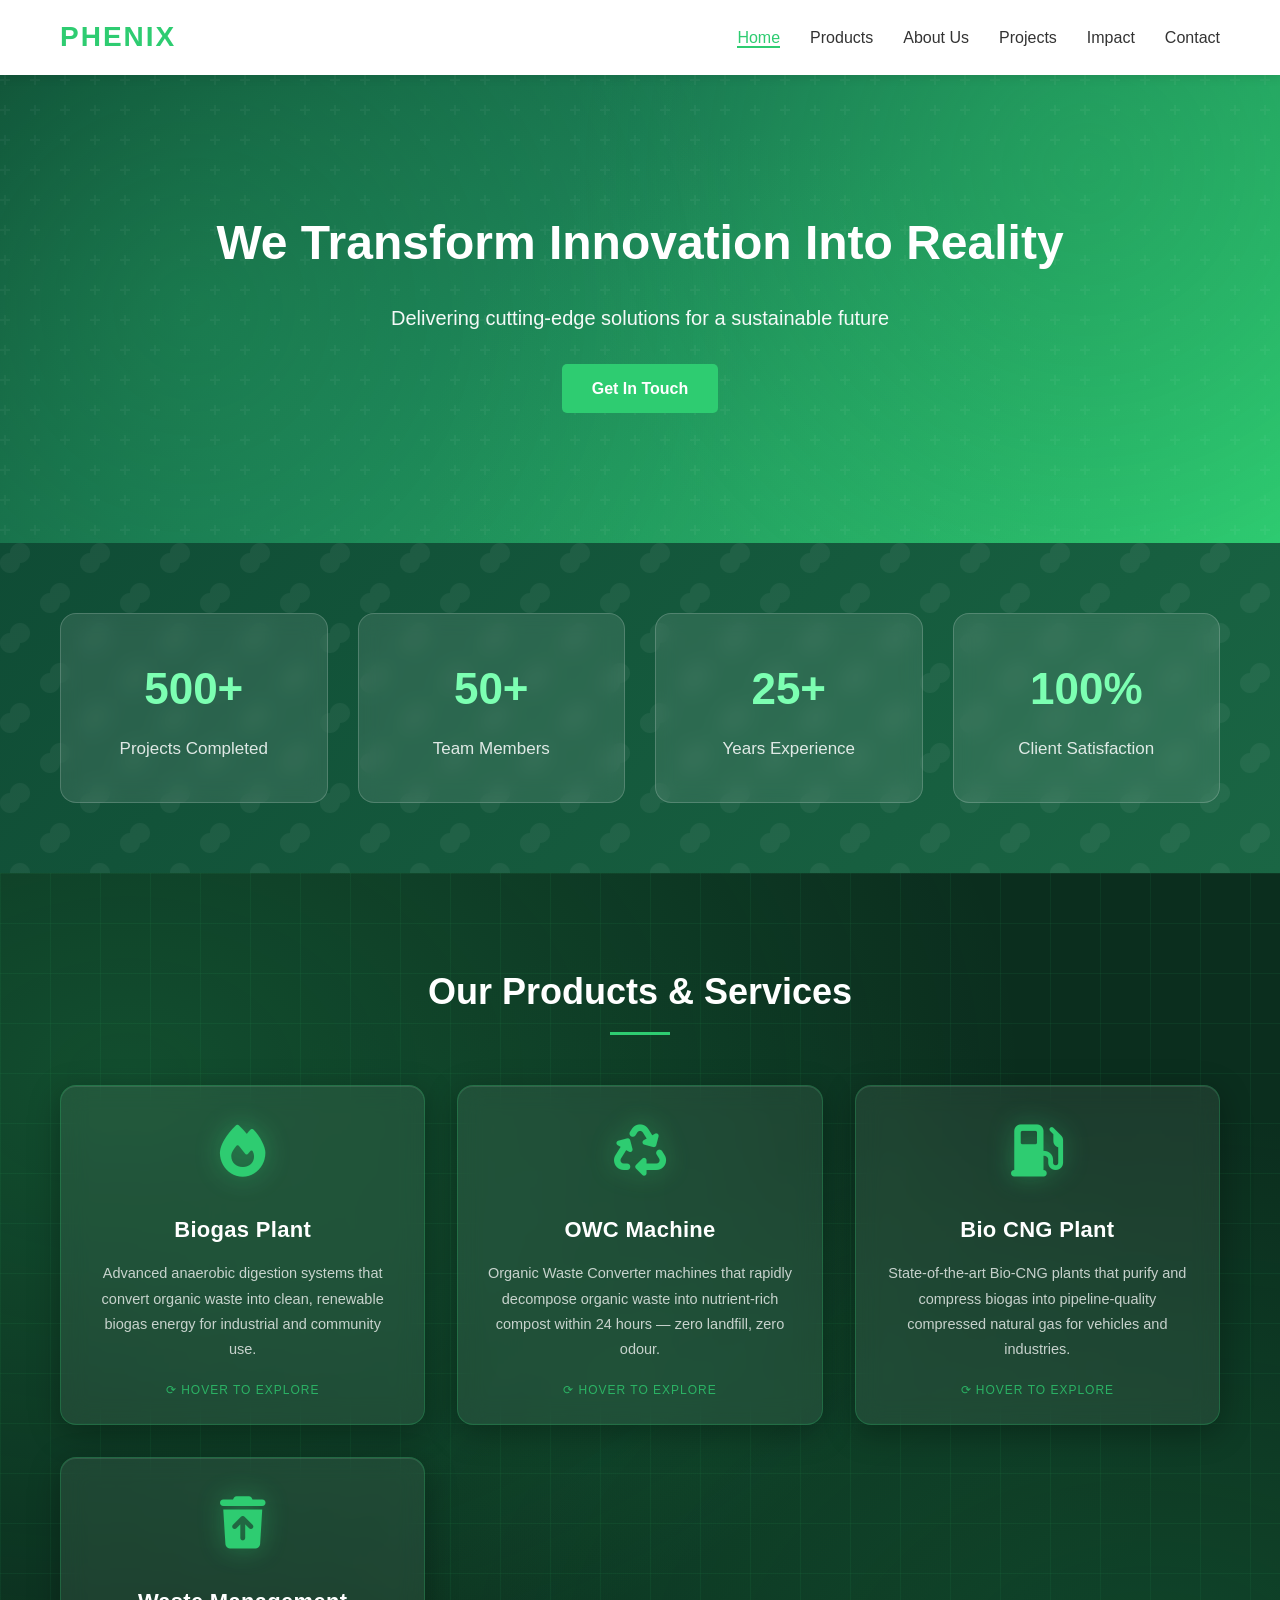
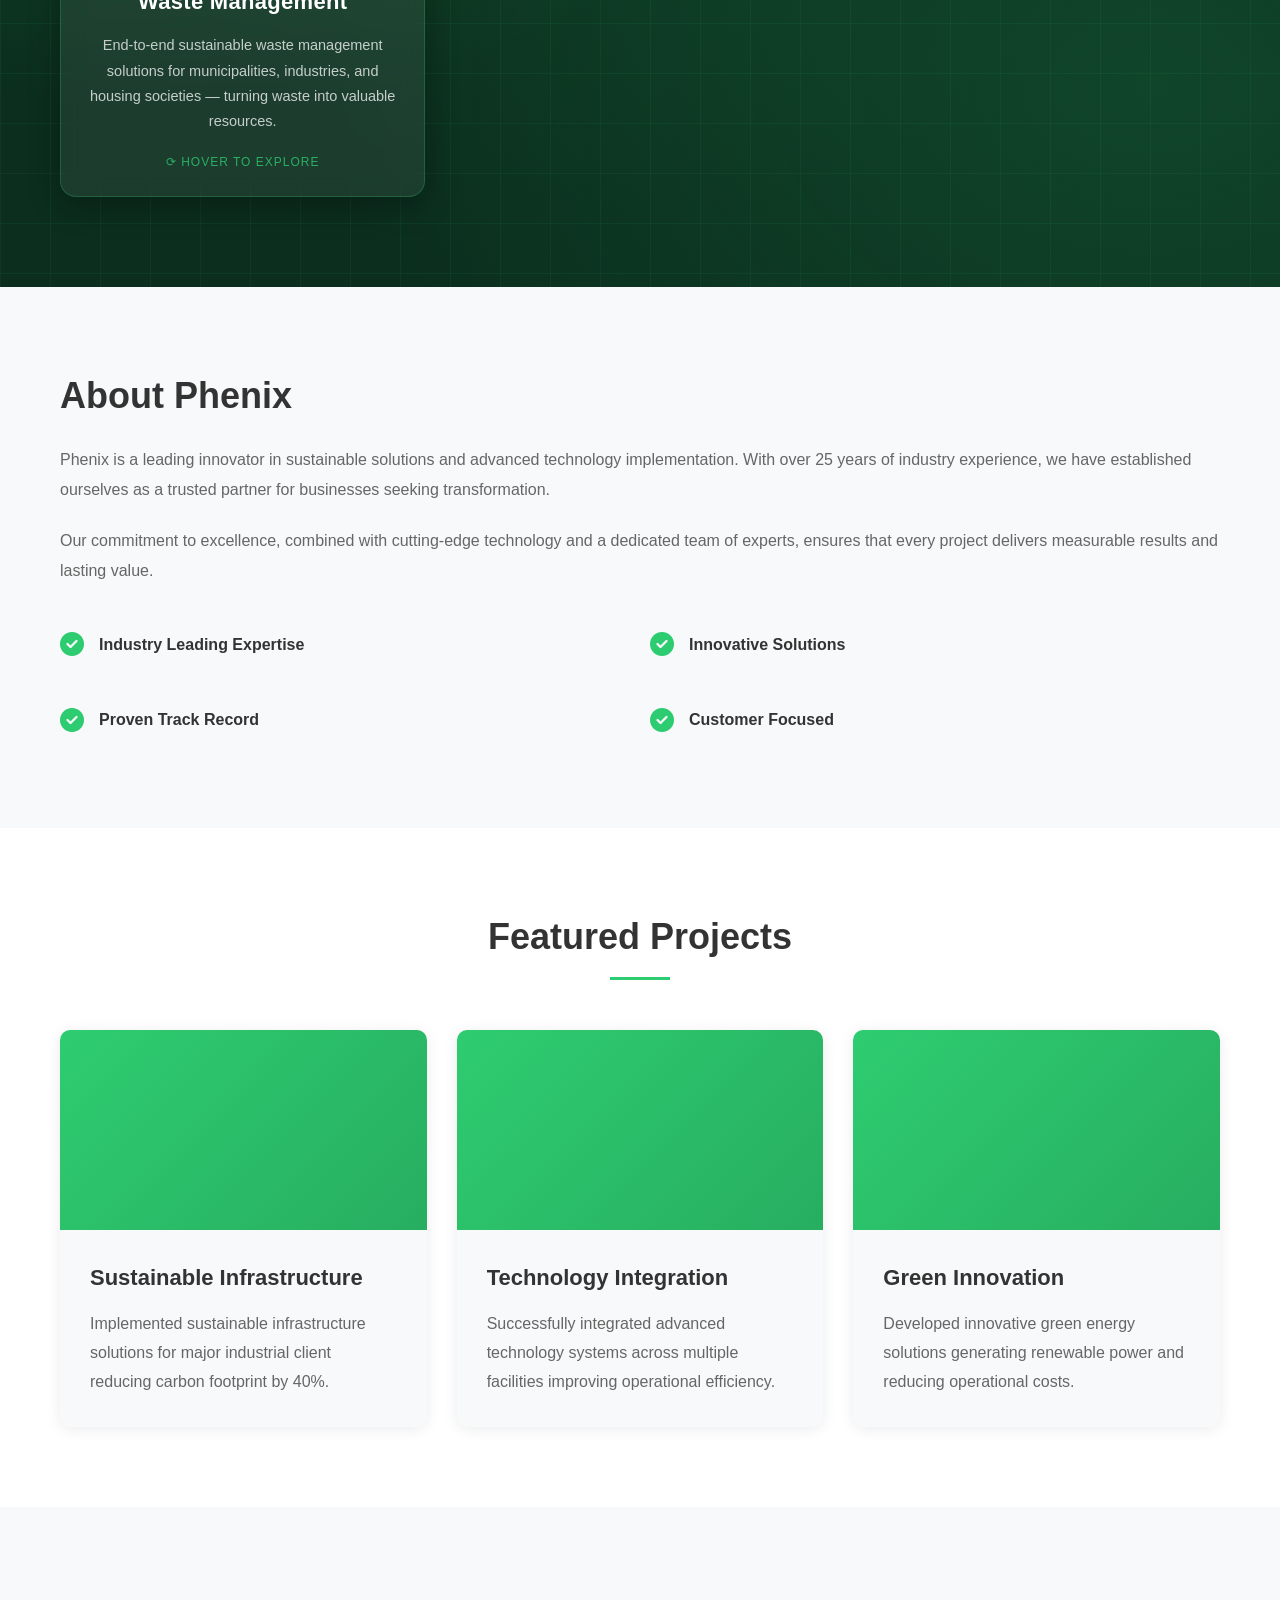
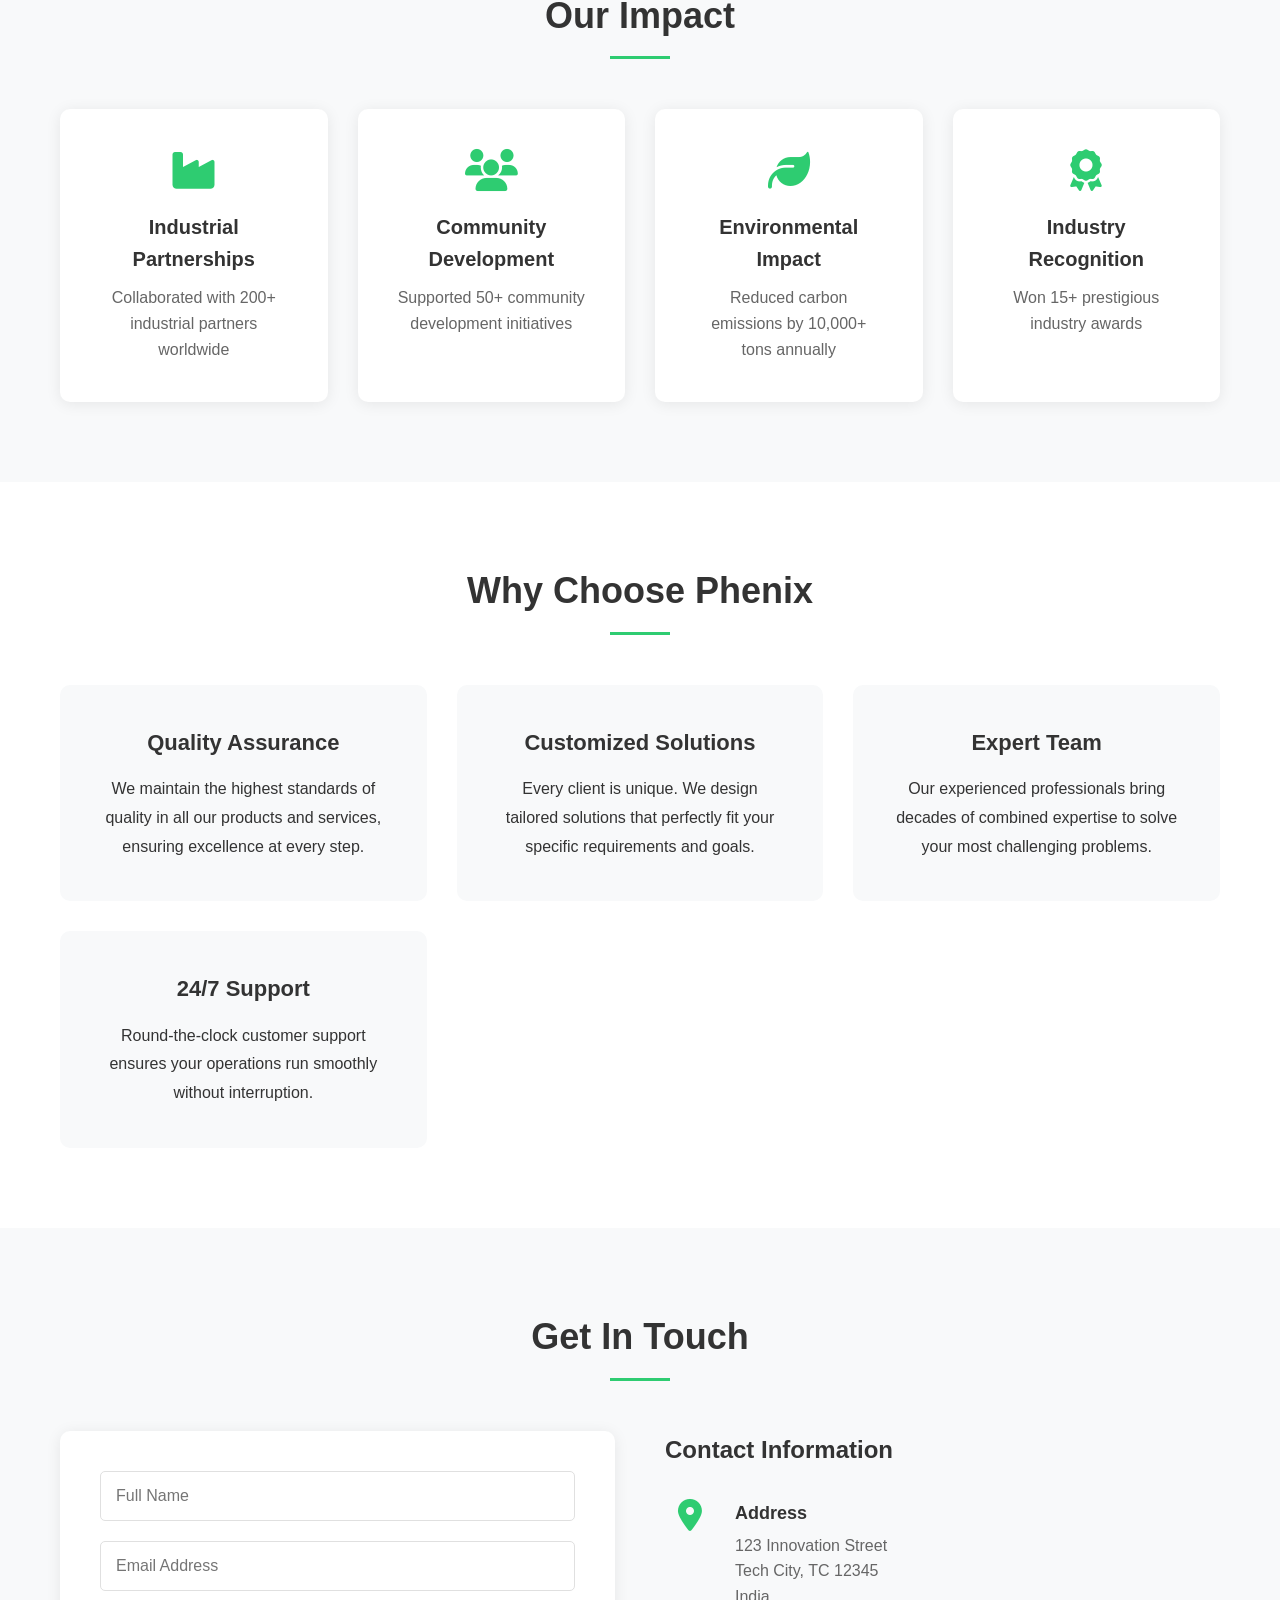
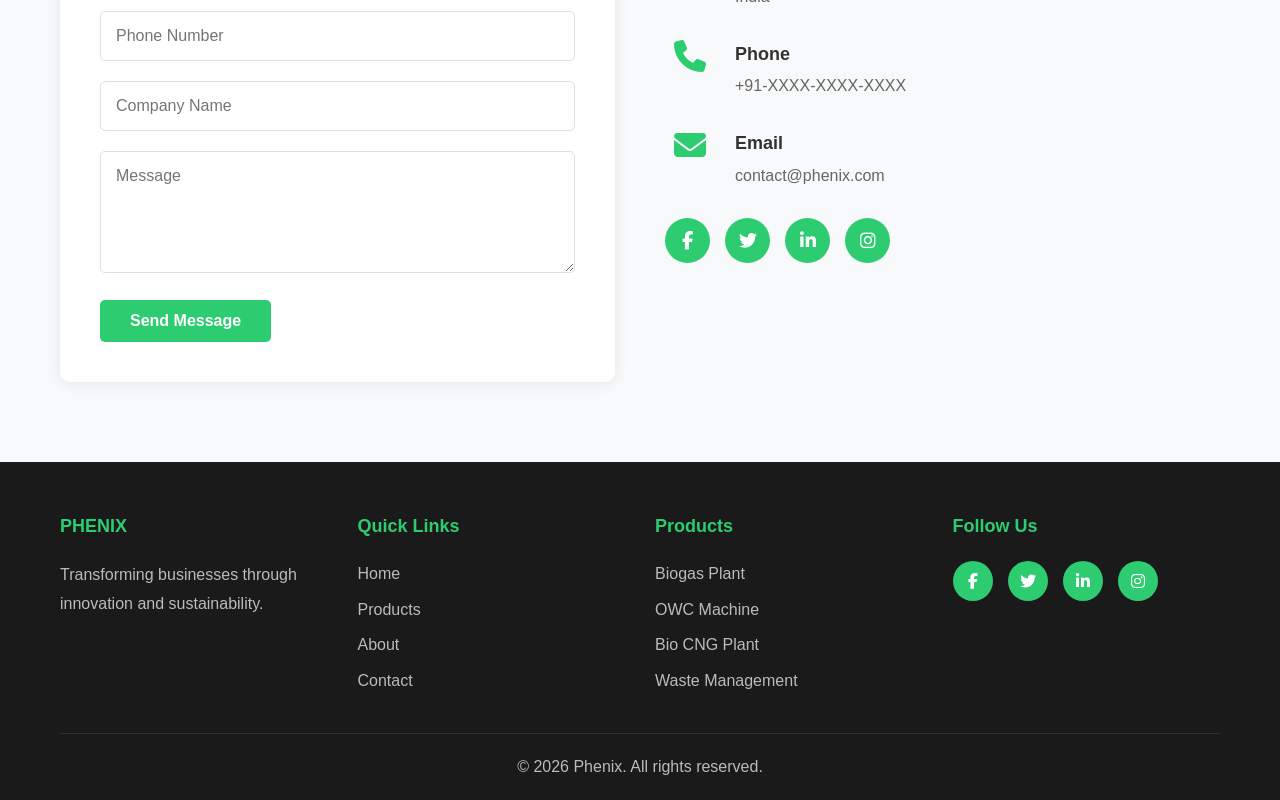
==== index.html @ e7ebd72b "Initial commit" ====
<!DOCTYPE html>
<html lang="en">
<head>
    <meta charset="UTF-8">
    <meta name="viewport" content="width=device-width, initial-scale=1.0">
    <meta name="description" content="Phenix - Leading innovative solutions for sustainable business growth and environmental management.">
    <meta name="keywords" content="Phenix, sustainable, innovation, environmental, solutions">
    <title>Phenix - Innovative Sustainable Solutions</title>
    <link rel="stylesheet" href="css/style.css">
    <link rel="stylesheet" href="https://cdnjs.cloudflare.com/ajax/libs/font-awesome/6.4.0/css/all.min.css">
</head>
<body>
    <!-- Navigation -->
    <nav class="navbar">
        <div class="container">
            <div class="nav-wrapper">
                <div class="logo">
                    <h1>PHENIX</h1>
                </div>
                <ul class="nav-menu">
                    <li><a href="#home" class="nav-link">Home</a></li>
                    <li><a href="#products" class="nav-link">Products</a></li>
                    <li><a href="#about" class="nav-link">About Us</a></li>
                    <li><a href="#projects" class="nav-link">Projects</a></li>
                    <li><a href="#impact" class="nav-link">Impact</a></li>
                    <li><a href="#contact" class="nav-link">Contact</a></li>
                </ul>
                <div class="hamburger">
                    <span></span>
                    <span></span>
                    <span></span>
                </div>
            </div>
        </div>
    </nav>

    <!-- Hero Section -->
    <section id="home" class="hero">
        <div class="container">
            <div class="hero-content">
                <h2>We Transform Innovation Into Reality</h2>
                <p>Delivering cutting-edge solutions for a sustainable future</p>
                <a href="#contact" class="btn btn-primary">Get In Touch</a>
            </div>
        </div>
    </section>

    <!-- Stats Section -->
    <section class="stats">
        <div class="container">
            <div class="stats-grid">
                <div class="stat-box">
                    <h3>500+</h3>
                    <p>Projects Completed</p>
                </div>
                <div class="stat-box">
                    <h3>50+</h3>
                    <p>Team Members</p>
                </div>
                <div class="stat-box">
                    <h3>25+</h3>
                    <p>Years Experience</p>
                </div>
                <div class="stat-box">
                    <h3>100%</h3>
                    <p>Client Satisfaction</p>
                </div>
            </div>
        </div>
    </section>

    <!-- Products Section -->
    <section id="products" class="products">
        <div class="container">
            <h2 class="section-title">Our Products & Services</h2>
            <div class="products-grid">

                <!-- Biogas Plant Card -->
                <div class="product-card">
                    <div class="card-inner">
                        <!-- Front -->
                        <div class="card-front">
                            <div class="product-icon"><i class="fas fa-fire"></i></div>
                            <h3>Biogas Plant</h3>
                            <p>Advanced anaerobic digestion systems that convert organic waste into clean, renewable biogas energy for industrial and community use.</p>
                            <span class="card-front-hint">⟳ Hover to explore</span>
                        </div>
                        <!-- Back -->
                        <div class="card-back">
                            <i class="fas fa-fire card-back-icon"></i>
                            <h3>Biogas Plant</h3>
                            <ul>
                                <li><i class="fas fa-check-circle"></i> 100 kg/day to 100+ tonnes/day capacity</li>
                                <li><i class="fas fa-check-circle"></i> Converts food waste, agri-waste &amp; sewage sludge</li>
                                <li><i class="fas fa-check-circle"></i> Produces biogas + bio-fertilizer slurry</li>
                                <li><i class="fas fa-check-circle"></i> IoT-enabled remote monitoring</li>
                                <li><i class="fas fa-check-circle"></i> Carbon credit eligible</li>
                            </ul>
                            <a href="#" class="read-more" onclick="openModal('biogas'); return false;">Full Details →</a>
                        </div>
                    </div>
                </div>

                <!-- OWC Machine Card -->
                <div class="product-card">
                    <div class="card-inner">
                        <!-- Front -->
                        <div class="card-front">
                            <div class="product-icon"><i class="fas fa-recycle"></i></div>
                            <h3>OWC Machine</h3>
                            <p>Organic Waste Converter machines that rapidly decompose organic waste into nutrient-rich compost within 24 hours — zero landfill, zero odour.</p>
                            <span class="card-front-hint">⟳ Hover to explore</span>
                        </div>
                        <!-- Back -->
                        <div class="card-back">
                            <i class="fas fa-recycle card-back-icon"></i>
                            <h3>OWC Machine</h3>
                            <ul>
                                <li><i class="fas fa-check-circle"></i> 25 kg/day to 5,000 kg/day capacity</li>
                                <li><i class="fas fa-check-circle"></i> Compost ready in 24 hours</li>
                                <li><i class="fas fa-check-circle"></i> 90% volume reduction of wet waste</li>
                                <li><i class="fas fa-check-circle"></i> Fully automatic — plug &amp; play</li>
                                <li><i class="fas fa-check-circle"></i> BBMP &amp; ULB compliance ready</li>
                            </ul>
                            <a href="#" class="read-more" onclick="openModal('owc'); return false;">Full Details →</a>
                        </div>
                    </div>
                </div>

                <!-- Bio CNG Plant Card -->
                <div class="product-card">
                    <div class="card-inner">
                        <!-- Front -->
                        <div class="card-front">
                            <div class="product-icon"><i class="fas fa-gas-pump"></i></div>
                            <h3>Bio CNG Plant</h3>
                            <p>State-of-the-art Bio-CNG plants that purify and compress biogas into pipeline-quality compressed natural gas for vehicles and industries.</p>
                            <span class="card-front-hint">⟳ Hover to explore</span>
                        </div>
                        <!-- Back -->
                        <div class="card-back">
                            <i class="fas fa-gas-pump card-back-icon"></i>
                            <h3>Bio CNG Plant</h3>
                            <ul>
                                <li><i class="fas fa-check-circle"></i> 95%+ methane purity after purification</li>
                                <li><i class="fas fa-check-circle"></i> Compression up to 200–250 bar</li>
                                <li><i class="fas fa-check-circle"></i> Compatible with CNG vehicles &amp; boilers</li>
                                <li><i class="fas fa-check-circle"></i> PESO &amp; BIS certified components</li>
                                <li><i class="fas fa-check-circle"></i> SATAT scheme revenue eligible</li>
                            </ul>
                            <a href="#" class="read-more" onclick="openModal('biocng'); return false;">Full Details →</a>
                        </div>
                    </div>
                </div>

                <!-- Waste Management Card -->
                <div class="product-card">
                    <div class="card-inner">
                        <!-- Front -->
                        <div class="card-front">
                            <div class="product-icon"><i class="fas fa-trash-restore"></i></div>
                            <h3>Waste Management</h3>
                            <p>End-to-end sustainable waste management solutions for municipalities, industries, and housing societies — turning waste into valuable resources.</p>
                            <span class="card-front-hint">⟳ Hover to explore</span>
                        </div>
                        <!-- Back -->
                        <div class="card-back">
                            <i class="fas fa-trash-restore card-back-icon"></i>
                            <h3>Waste Management</h3>
                            <ul>
                                <li><i class="fas fa-check-circle"></i> Source segregation &amp; awareness programs</li>
                                <li><i class="fas fa-check-circle"></i> 15,000+ tons of waste composted</li>
                                <li><i class="fas fa-check-circle"></i> 100+ zero-waste events managed</li>
                                <li><i class="fas fa-check-circle"></i> Wet &amp; dry waste collection systems</li>
                                <li><i class="fas fa-check-circle"></i> Waste audit &amp; sustainability reporting</li>
                            </ul>
                            <a href="#" class="read-more" onclick="openModal('waste'); return false;">Full Details →</a>
                        </div>
                    </div>
                </div>

            </div>
        </div>
    </section>

    <!-- Product Modals -->
    <!-- Biogas Plant Modal -->
    <div id="modal-biogas" class="product-modal-overlay" onclick="closeModal('biogas')">
        <div class="product-modal" onclick="event.stopPropagation()">
            <button class="modal-close" onclick="closeModal('biogas')">&times;</button>
            <div class="modal-icon"><i class="fas fa-fire"></i></div>
            <h2>Biogas Plant</h2>
            <p class="modal-tagline">Turning Organic Waste into Renewable Energy</p>
            <div class="modal-body">
                <p>Our Biogas Plants use advanced anaerobic digestion technology to convert biodegradable organic matter — including food waste, agricultural residue, and sewage sludge — into clean, renewable biogas (methane). This gas can be used directly for cooking, heating, electricity generation, or further upgraded into Bio-CNG.</p>
                <h4>Key Features</h4>
                <ul>
                    <li><i class="fas fa-check-circle"></i> Capacity: 100 kg/day to 100+ tonnes/day</li>
                    <li><i class="fas fa-check-circle"></i> Processes food waste, agri-waste & sewage sludge</li>
                    <li><i class="fas fa-check-circle"></i> Produces biogas + organic slurry (bio-fertilizer)</li>
                    <li><i class="fas fa-check-circle"></i> Reduces greenhouse gas emissions significantly</li>
                    <li><i class="fas fa-check-circle"></i> Modular, scalable design for any site</li>
                    <li><i class="fas fa-check-circle"></i> Remote monitoring with IoT-enabled dashboards</li>
                </ul>
                <h4>Applications</h4>
                <p>Hotels &amp; restaurants, food processing units, municipalities, hospitals, educational institutions, residential townships, and agricultural farms.</p>
                <h4>Benefits</h4>
                <p>Zero waste to landfill · Carbon credit eligible · Energy cost savings up to 60% · Compliance with Solid Waste Management Rules</p>
            </div>
            <a href="#contact" class="btn btn-primary modal-cta" onclick="closeModal('biogas')">Get a Quote</a>
        </div>
    </div>

    <!-- OWC Machine Modal -->
    <div id="modal-owc" class="product-modal-overlay" onclick="closeModal('owc')">
        <div class="product-modal" onclick="event.stopPropagation()">
            <button class="modal-close" onclick="closeModal('owc')">&times;</button>
            <div class="modal-icon"><i class="fas fa-recycle"></i></div>
            <h2>OWC Machine</h2>
            <p class="modal-tagline">Organic Waste Converter — Compost in 24 Hours</p>
            <div class="modal-body">
                <p>Our Organic Waste Converter (OWC) machines are compact, fully automated systems that convert kitchen and organic waste into high-quality compost within 24 hours using aerobic decomposition, heat treatment, and microbial cultures. No odour. No leachate. No landfill.</p>
                <h4>Key Features</h4>
                <ul>
                    <li><i class="fas fa-check-circle"></i> Capacity: 25 kg/day to 5,000 kg/day</li>
                    <li><i class="fas fa-check-circle"></i> Fully automatic — plug &amp; play installation</li>
                    <li><i class="fas fa-check-circle"></i> Processes wet waste, fruit/vegetable peels, cooked food</li>
                    <li><i class="fas fa-check-circle"></i> Output: Dry compost (used as organic fertilizer)</li>
                    <li><i class="fas fa-check-circle"></i> Volume reduction: up to 90%</li>
                    <li><i class="fas fa-check-circle"></i> Low power consumption, stainless steel body</li>
                </ul>
                <h4>Ideal For</h4>
                <p>Apartments &amp; gated communities, hotels &amp; resorts, schools &amp; colleges, hospitals, supermarkets, event venues, and municipal wards.</p>
                <h4>Benefits</h4>
                <p>Zero wet waste to landfill · OWC-generated compost can be used in gardens or sold · Eligible for BBMP &amp; ULB compliance · Carbon footprint reduction</p>
            </div>
            <a href="#contact" class="btn btn-primary modal-cta" onclick="closeModal('owc')">Get a Quote</a>
        </div>
    </div>

    <!-- Bio CNG Plant Modal -->
    <div id="modal-biocng" class="product-modal-overlay" onclick="closeModal('biocng')">
        <div class="product-modal" onclick="event.stopPropagation()">
            <button class="modal-close" onclick="closeModal('biocng')">&times;</button>
            <div class="modal-icon"><i class="fas fa-gas-pump"></i></div>
            <h2>Bio CNG Plant</h2>
            <p class="modal-tagline">Purified Biogas — Clean Fuel for a Greener Tomorrow</p>
            <div class="modal-body">
                <p>Our Bio-CNG (Compressed Bio-Gas) plants upgrade raw biogas to over 95% methane purity, compress it to 200 bar, and dispense it as a drop-in replacement for fossil CNG. It powers vehicles, industrial boilers, and can be injected into city gas distribution networks.</p>
                <h4>Key Features</h4>
                <ul>
                    <li><i class="fas fa-check-circle"></i> Biogas purification to 95%+ methane (CH₄)</li>
                    <li><i class="fas fa-check-circle"></i> Compression up to 200–250 bar</li>
                    <li><i class="fas fa-check-circle"></i> Compatible with CNG vehicles &amp; industrial burners</li>
                    <li><i class="fas fa-check-circle"></i> Integrated H₂S &amp; CO₂ scrubbing systems</li>
                    <li><i class="fas fa-check-circle"></i> PESO &amp; BIS certified components</li>
                    <li><i class="fas fa-check-circle"></i> Capacity: 100 SCMD to 10,000 SCMD</li>
                </ul>
                <h4>Applications</h4>
                <p>Municipal solid waste plants, dairy farms, sugarcane distilleries, sewage treatment plants, and agro-industries seeking to monetize waste streams.</p>
                <h4>Benefits</h4>
                <p>Eligible for SATAT scheme revenue · Carbon credits under UNFCCC · Reduces diesel/petrol dependence · Higher calorific value than CNG</p>
            </div>
            <a href="#contact" class="btn btn-primary modal-cta" onclick="closeModal('biocng')">Get a Quote</a>
        </div>
    </div>

    <!-- Waste Management Modal -->
    <div id="modal-waste" class="product-modal-overlay" onclick="closeModal('waste')">
        <div class="product-modal" onclick="event.stopPropagation()">
            <button class="modal-close" onclick="closeModal('waste')">&times;</button>
            <div class="modal-icon"><i class="fas fa-trash-restore"></i></div>
            <h2>Waste Management</h2>
            <p class="modal-tagline">End-to-End Sustainable Waste Solutions</p>
            <div class="modal-body">
                <p>We provide comprehensive waste management services and consultancy for municipalities, residential complexes, industries, and event organizers. Our zero-waste approach ensures that every kilogram of waste generated is systematically segregated, processed, and converted into value — compost, energy, or recyclables.</p>
                <h4>Our Services</h4>
                <ul>
                    <li><i class="fas fa-check-circle"></i> Source segregation training &amp; awareness programs</li>
                    <li><i class="fas fa-check-circle"></i> Wet &amp; dry waste collection and transportation</li>
                    <li><i class="fas fa-check-circle"></i> On-site composting &amp; biogas plant operations</li>
                    <li><i class="fas fa-check-circle"></i> Recycling linkages for dry waste streams</li>
                    <li><i class="fas fa-check-circle"></i> Zero-waste event management</li>
                    <li><i class="fas fa-check-circle"></i> Waste audit &amp; sustainability reporting</li>
                </ul>
                <h4>Sectors Served</h4>
                <p>Municipal corporations, gated communities, IT parks, hospitals, educational campuses, wedding &amp; corporate events, and industrial estates.</p>
                <h4>Impact</h4>
                <p>15,000+ tons of waste composted · 100+ zero-waste events · 15,000+ Nukkad Nataks for awareness · BBMP &amp; ULB compliance guaranteed</p>
            </div>
            <a href="#contact" class="btn btn-primary modal-cta" onclick="closeModal('waste')">Get a Quote</a>
        </div>
    </div>

    <!-- About Section -->
    <section id="about" class="about">
        <div class="container">
            <div class="about-content">
                <div class="about-text">
                    <h2>About Phenix</h2>
                    <p>Phenix is a leading innovator in sustainable solutions and advanced technology implementation. With over 25 years of industry experience, we have established ourselves as a trusted partner for businesses seeking transformation.</p>
                    <p>Our commitment to excellence, combined with cutting-edge technology and a dedicated team of experts, ensures that every project delivers measurable results and lasting value.</p>
                    <div class="about-highlights">
                        <div class="highlight">
                            <i class="fas fa-check-circle"></i>
                            <span>Industry Leading Expertise</span>
                        </div>
                        <div class="highlight">
                            <i class="fas fa-check-circle"></i>
                            <span>Innovative Solutions</span>
                        </div>
                        <div class="highlight">
                            <i class="fas fa-check-circle"></i>
                            <span>Proven Track Record</span>
                        </div>
                        <div class="highlight">
                            <i class="fas fa-check-circle"></i>
                            <span>Customer Focused</span>
                        </div>
                    </div>
                </div>
            </div>
        </div>
    </section>

    <!-- Projects Section -->
    <section id="projects" class="projects">
        <div class="container">
            <h2 class="section-title">Featured Projects</h2>
            <div class="projects-grid">
                <div class="project-card">
                    <div class="project-image"></div>
                    <div class="project-info">
                        <h3>Sustainable Infrastructure</h3>
                        <p>Implemented sustainable infrastructure solutions for major industrial client reducing carbon footprint by 40%.</p>
                    </div>
                </div>
                <div class="project-card">
                    <div class="project-image"></div>
                    <div class="project-info">
                        <h3>Technology Integration</h3>
                        <p>Successfully integrated advanced technology systems across multiple facilities improving operational efficiency.</p>
                    </div>
                </div>
                <div class="project-card">
                    <div class="project-image"></div>
                    <div class="project-info">
                        <h3>Green Innovation</h3>
                        <p>Developed innovative green energy solutions generating renewable power and reducing operational costs.</p>
                    </div>
                </div>
            </div>
        </div>
    </section>

    <!-- Impact Section -->
    <section id="impact" class="impact">
        <div class="container">
            <h2 class="section-title">Our Impact</h2>
            <div class="impact-grid">
                <div class="impact-item">
                    <i class="fas fa-industry"></i>
                    <h3>Industrial Partnerships</h3>
                    <p>Collaborated with 200+ industrial partners worldwide</p>
                </div>
                <div class="impact-item">
                    <i class="fas fa-users"></i>
                    <h3>Community Development</h3>
                    <p>Supported 50+ community development initiatives</p>
                </div>
                <div class="impact-item">
                    <i class="fas fa-leaf"></i>
                    <h3>Environmental Impact</h3>
                    <p>Reduced carbon emissions by 10,000+ tons annually</p>
                </div>
                <div class="impact-item">
                    <i class="fas fa-award"></i>
                    <h3>Industry Recognition</h3>
                    <p>Won 15+ prestigious industry awards</p>
                </div>
            </div>
        </div>
    </section>

    <!-- Why Choose Us -->
    <section class="why-choose">
        <div class="container">
            <h2 class="section-title">Why Choose Phenix</h2>
            <div class="benefits-grid">
                <div class="benefit-card">
                    <h3>Quality Assurance</h3>
                    <p>We maintain the highest standards of quality in all our products and services, ensuring excellence at every step.</p>
                </div>
                <div class="benefit-card">
                    <h3>Customized Solutions</h3>
                    <p>Every client is unique. We design tailored solutions that perfectly fit your specific requirements and goals.</p>
                </div>
                <div class="benefit-card">
                    <h3>Expert Team</h3>
                    <p>Our experienced professionals bring decades of combined expertise to solve your most challenging problems.</p>
                </div>
                <div class="benefit-card">
                    <h3>24/7 Support</h3>
                    <p>Round-the-clock customer support ensures your operations run smoothly without interruption.</p>
                </div>
            </div>
        </div>
    </section>

    <!-- Contact Section -->
    <section id="contact" class="contact">
        <div class="container">
            <h2 class="section-title">Get In Touch</h2>
            <div class="contact-wrapper">
                <div class="contact-form">
                    <form>
                        <div class="form-group">
                            <input type="text" placeholder="Full Name" required>
                        </div>
                        <div class="form-group">
                            <input type="email" placeholder="Email Address" required>
                        </div>
                        <div class="form-group">
                            <input type="tel" placeholder="Phone Number" required>
                        </div>
                        <div class="form-group">
                            <input type="text" placeholder="Company Name">
                        </div>
                        <div class="form-group">
                            <textarea placeholder="Message" rows="5" required></textarea>
                        </div>
                        <button type="submit" class="btn btn-primary">Send Message</button>
                    </form>
                </div>
                <div class="contact-info">
                    <h3>Contact Information</h3>
                    <div class="info-box">
                        <i class="fas fa-map-marker-alt"></i>
                        <div>
                            <h4>Address</h4>
                            <p>123 Innovation Street<br>Tech City, TC 12345<br>India</p>
                        </div>
                    </div>
                    <div class="info-box">
                        <i class="fas fa-phone"></i>
                        <div>
                            <h4>Phone</h4>
                            <p>+91-XXXX-XXXX-XXXX</p>
                        </div>
                    </div>
                    <div class="info-box">
                        <i class="fas fa-envelope"></i>
                        <div>
                            <h4>Email</h4>
                            <p>contact@phenix.com</p>
                        </div>
                    </div>
                    <div class="social-links">
                        <a href="#"><i class="fab fa-facebook-f"></i></a>
                        <a href="#"><i class="fab fa-twitter"></i></a>
                        <a href="#"><i class="fab fa-linkedin-in"></i></a>
                        <a href="#"><i class="fab fa-instagram"></i></a>
                    </div>
                </div>
            </div>
        </div>
    </section>

    <!-- Footer -->
    <footer class="footer">
        <div class="container">
            <div class="footer-content">
                <div class="footer-section">
                    <h4>PHENIX</h4>
                    <p>Transforming businesses through innovation and sustainability.</p>
                </div>
                <div class="footer-section">
                    <h4>Quick Links</h4>
                    <ul>
                        <li><a href="#home">Home</a></li>
                        <li><a href="#products">Products</a></li>
                        <li><a href="#about">About</a></li>
                        <li><a href="#contact">Contact</a></li>
                    </ul>
                </div>
                <div class="footer-section">
                    <h4>Products</h4>
                    <ul>
                        <li><a href="#" onclick="openModal('biogas'); return false;">Biogas Plant</a></li>
                        <li><a href="#" onclick="openModal('owc'); return false;">OWC Machine</a></li>
                        <li><a href="#" onclick="openModal('biocng'); return false;">Bio CNG Plant</a></li>
                        <li><a href="#" onclick="openModal('waste'); return false;">Waste Management</a></li>
                    </ul>
                </div>
                <div class="footer-section">
                    <h4>Follow Us</h4>
                    <div class="footer-social">
                        <a href="#"><i class="fab fa-facebook-f"></i></a>
                        <a href="#"><i class="fab fa-twitter"></i></a>
                        <a href="#"><i class="fab fa-linkedin-in"></i></a>
                        <a href="#"><i class="fab fa-instagram"></i></a>
                    </div>
                </div>
            </div>
            <div class="footer-bottom">
                <p>&copy; 2026 Phenix. All rights reserved.</p>
            </div>
        </div>
    </footer>

    <script src="js/script.js"></script>
</body>
</html>
---- css/style.css ----
* {
    margin: 0;
    padding: 0;
    box-sizing: border-box;
}

:root {
    --primary-color: #2ecc71;
    --secondary-color: #27ae60;
    --dark-bg: #1a1a1a;
    --light-bg: #f8f9fa;
    --text-dark: #333333;
    --text-light: #666666;
    --border-color: #e0e0e0;
    --white: #ffffff;
}

html {
    scroll-behavior: smooth;
}

body {
    font-family: 'Segoe UI', Tahoma, Geneva, Verdana, sans-serif;
    line-height: 1.6;
    color: var(--text-dark);
    background-color: var(--white);
}

.container {
    max-width: 1200px;
    margin: 0 auto;
    padding: 0 20px;
}

/* Navigation */
.navbar {
    background: var(--white);
    box-shadow: 0 2px 10px rgba(0,0,0,0.1);
    position: sticky;
    top: 0;
    z-index: 100;
}

.nav-wrapper {
    display: flex;
    justify-content: space-between;
    align-items: center;
    padding: 15px 0;
}

.logo h1 {
    font-size: 28px;
    color: var(--primary-color);
    font-weight: 700;
    letter-spacing: 2px;
}

.nav-menu {
    display: flex;
    list-style: none;
    gap: 30px;
}

.nav-link {
    text-decoration: none;
    color: var(--text-dark);
    font-weight: 500;
    transition: color 0.3s ease;
}

.nav-link:hover {
    color: var(--primary-color);
}

.hamburger {
    display: none;
    flex-direction: column;
    cursor: pointer;
}

.hamburger span {
    width: 25px;
    height: 3px;
    background: var(--text-dark);
    margin: 5px 0;
    transition: 0.3s;
}

/* Hero Section */
.hero {
    background: linear-gradient(135deg, #0f4c35 0%, #1a7a52 40%, #2ecc71 100%);
    color: var(--white);
    padding: 130px 20px;
    text-align: center;
    position: relative;
    overflow: hidden;
}

.hero::before {
    content: '';
    position: absolute;
    inset: 0;
    background:
        radial-gradient(circle at 15% 50%, rgba(46,204,113,0.18) 0%, transparent 50%),
        radial-gradient(circle at 85% 20%, rgba(39,174,96,0.20) 0%, transparent 45%),
        radial-gradient(circle at 60% 85%, rgba(46,204,113,0.12) 0%, transparent 40%);
    pointer-events: none;
}

.hero::after {
    content: '';
    position: absolute;
    inset: 0;
    background-image: url("data:image/svg+xml,%3Csvg width='60' height='60' viewBox='0 0 60 60' xmlns='http://www.w3.org/2000/svg'%3E%3Cg fill='none' fill-rule='evenodd'%3E%3Cg fill='%23ffffff' fill-opacity='0.04'%3E%3Cpath d='M36 34v-4h-2v4h-4v2h4v4h2v-4h4v-2h-4zm0-30V0h-2v4h-4v2h4v4h2V6h4V4h-4zM6 34v-4H4v4H0v2h4v4h2v-4h4v-2H6zM6 4V0H4v4H0v2h4v4h2V6h4V4H6z'/%3E%3C/g%3E%3C/g%3E%3C/svg%3E");
    pointer-events: none;
}

.hero-content {
    position: relative;
    z-index: 1;
}

.hero-content h2 {
    font-size: 48px;
    margin-bottom: 20px;
    font-weight: 700;
}

.hero-content p {
    font-size: 20px;
    margin-bottom: 30px;
    opacity: 0.95;
}

/* Buttons */
.btn {
    display: inline-block;
    padding: 12px 30px;
    border: none;
    border-radius: 5px;
    cursor: pointer;
    font-weight: 600;
    transition: all 0.3s ease;
    text-decoration: none;
    font-size: 16px;
}

.btn-primary {
    background: var(--primary-color);
    color: var(--white);
}

.btn-primary:hover {
    background: var(--secondary-color);
    transform: translateY(-2px);
}

/* Stats Section */
.stats {
    background: linear-gradient(135deg, #0f4c35 0%, #1a6644 100%);
    padding: 70px 20px;
    position: relative;
    overflow: hidden;
}

.stats::before {
    content: '';
    position: absolute;
    inset: 0;
    background-image: url("data:image/svg+xml,%3Csvg width='80' height='80' viewBox='0 0 80 80' xmlns='http://www.w3.org/2000/svg'%3E%3Cg fill='none' fill-rule='evenodd'%3E%3Cg fill='%23ffffff' fill-opacity='0.05'%3E%3Cpath d='M50 50c0-5.523 4.477-10 10-10s10 4.477 10 10-4.477 10-10 10c0 5.523-4.477 10-10 10s-10-4.477-10-10 4.477-10 10-10zM10 10c0-5.523 4.477-10 10-10s10 4.477 10 10-4.477 10-10 10c0 5.523-4.477 10-10 10S0 25.523 0 20s4.477-10 10-10z'/%3E%3C/g%3E%3C/g%3E%3C/svg%3E");
    pointer-events: none;
}

.stats-grid {
    display: grid;
    grid-template-columns: repeat(auto-fit, minmax(250px, 1fr));
    gap: 30px;
    position: relative;
    z-index: 1;
}

.stat-box {
    background: rgba(255,255,255,0.10);
    backdrop-filter: blur(10px);
    border: 1px solid rgba(255,255,255,0.18);
    padding: 40px;
    border-radius: 16px;
    text-align: center;
    transition: transform 0.3s ease, background 0.3s ease;
    color: #fff;
}

.stat-box:hover {
    transform: translateY(-10px);
    background: rgba(255,255,255,0.18);
}

.stat-box h3 {
    font-size: 44px;
    color: #7cffb2;
    margin-bottom: 10px;
    font-weight: 800;
}

.stat-box p {
    font-size: 17px;
    color: rgba(255,255,255,0.85);
}

/* Section Title */
.section-title {
    text-align: center;
    font-size: 36px;
    margin-bottom: 50px;
    color: var(--text-dark);
    position: relative;
    padding-bottom: 15px;
}

.section-title::after {
    content: '';
    position: absolute;
    bottom: 0;
    left: 50%;
    transform: translateX(-50%);
    width: 60px;
    height: 3px;
    background: var(--primary-color);
}

/* Products Section */
.products {
    padding: 90px 20px;
    background: #0b2e1e;
    position: relative;
    overflow: hidden;
}

/* Animated mesh background */
.products::before {
    content: '';
    position: absolute;
    inset: 0;
    background:
        radial-gradient(ellipse at 10% 20%, rgba(46,204,113,0.20) 0%, transparent 55%),
        radial-gradient(ellipse at 90% 80%, rgba(39,174,96,0.18) 0%, transparent 50%),
        radial-gradient(ellipse at 50% 50%, rgba(26,118,68,0.15) 0%, transparent 60%);
    pointer-events: none;
}

.products::after {
    content: '';
    position: absolute;
    inset: 0;
    background-image:
        linear-gradient(rgba(46,204,113,0.07) 1px, transparent 1px),
        linear-gradient(90deg, rgba(46,204,113,0.07) 1px, transparent 1px);
    background-size: 50px 50px;
    pointer-events: none;
}

.products .container {
    position: relative;
    z-index: 1;
}

.products .section-title {
    color: #fff;
}

.products .section-title::after {
    background: var(--primary-color);
}

.products-grid {
    display: grid;
    grid-template-columns: repeat(auto-fit, minmax(280px, 1fr));
    gap: 32px;
}

/* ==============================
   3D FLIP CARD
   ============================== */
.product-card {
    height: 340px;
    perspective: 1200px;
    cursor: pointer;
}

.card-inner {
    position: relative;
    width: 100%;
    height: 100%;
    transform-style: preserve-3d;
    transition: transform 0.7s cubic-bezier(0.4, 0.2, 0.2, 1);
}

.product-card:hover .card-inner {
    transform: rotateY(180deg);
}

/* Front Face */
.card-front,
.card-back {
    position: absolute;
    inset: 0;
    border-radius: 16px;
    backface-visibility: hidden;
    -webkit-backface-visibility: hidden;
    display: flex;
    flex-direction: column;
    align-items: center;
    justify-content: center;
    padding: 36px 28px;
    text-align: center;
}

.card-front {
    background: rgba(255,255,255,0.07);
    border: 1px solid rgba(46,204,113,0.25);
    backdrop-filter: blur(12px);
    box-shadow: 0 8px 32px rgba(0,0,0,0.3), inset 0 1px 0 rgba(255,255,255,0.1);
}

.card-back {
    background: linear-gradient(145deg, #1a7a52, #0f4c35);
    border: 1px solid rgba(46,204,113,0.35);
    transform: rotateY(180deg);
    box-shadow: 0 8px 32px rgba(0,0,0,0.4);
    justify-content: flex-start;
    overflow-y: auto;
    padding-top: 28px;
}

.product-icon {
    font-size: 52px;
    color: var(--primary-color);
    margin-bottom: 18px;
    filter: drop-shadow(0 0 12px rgba(46,204,113,0.4));
}

.card-front h3 {
    font-size: 22px;
    margin-bottom: 14px;
    color: #fff;
    font-weight: 700;
    letter-spacing: 0.3px;
}

.card-front p {
    color: rgba(255,255,255,0.75);
    line-height: 1.75;
    font-size: 14.5px;
    margin-bottom: 18px;
}

.card-front-hint {
    font-size: 12px;
    color: rgba(46,204,113,0.8);
    letter-spacing: 1px;
    text-transform: uppercase;
    margin-top: auto;
    animation: pulse-hint 2s ease-in-out infinite;
}

@keyframes pulse-hint {
    0%, 100% { opacity: 0.6; }
    50%       { opacity: 1; }
}

/* Back face content */
.card-back h3 {
    font-size: 18px;
    color: #7cffb2;
    font-weight: 700;
    margin-bottom: 14px;
    width: 100%;
    text-align: left;
    border-bottom: 1px solid rgba(255,255,255,0.15);
    padding-bottom: 10px;
}

.card-back ul {
    list-style: none;
    width: 100%;
    margin-bottom: 16px;
    text-align: left;
}

.card-back ul li {
    color: rgba(255,255,255,0.88);
    font-size: 13px;
    margin-bottom: 8px;
    display: flex;
    align-items: flex-start;
    gap: 8px;
    line-height: 1.5;
}

.card-back ul li i {
    color: #2ecc71;
    font-size: 12px;
    margin-top: 2px;
    flex-shrink: 0;
}

.card-back-icon {
    font-size: 28px;
    color: rgba(46,204,113,0.6);
    margin-bottom: 12px;
    align-self: flex-start;
}

/* Read More button on back of card */
.read-more {
    display: inline-block;
    padding: 9px 22px;
    background: var(--primary-color);
    color: #fff !important;
    border-radius: 25px;
    text-decoration: none;
    font-weight: 600;
    font-size: 13px;
    transition: all 0.3s ease;
    margin-top: auto;
    align-self: flex-start;
    border: none;
    letter-spacing: 0.3px;
}

.read-more:hover {
    background: var(--secondary-color);
    transform: translateY(-2px);
    box-shadow: 0 4px 14px rgba(46,204,113,0.4);
}

/* About Section */
.about {
    background: var(--light-bg);
    padding: 80px 20px;
}

.about-content {
    display: grid;
    grid-template-columns: 1fr;
    gap: 50px;
    align-items: center;
}

.about-text h2 {
    font-size: 36px;
    margin-bottom: 20px;
    color: var(--text-dark);
}

.about-text p {
    color: var(--text-light);
    margin-bottom: 20px;
    line-height: 1.9;
    font-size: 16px;
}

.about-highlights {
    display: grid;
    grid-template-columns: repeat(2, 1fr);
    gap: 20px;
    margin-top: 30px;
}

.highlight {
    display: flex;
    align-items: center;
    gap: 15px;
    padding: 15px 0;
}

.highlight i {
    color: var(--primary-color);
    font-size: 24px;
}

.highlight span {
    font-weight: 600;
    color: var(--text-dark);
}

/* Projects Section */
.projects {
    padding: 80px 20px;
    background: var(--white);
}

.projects-grid {
    display: grid;
    grid-template-columns: repeat(auto-fit, minmax(300px, 1fr));
    gap: 30px;
}

.project-card {
    background: var(--light-bg);
    border-radius: 10px;
    overflow: hidden;
    transition: all 0.3s ease;
    box-shadow: 0 2px 15px rgba(0,0,0,0.08);
}

.project-card:hover {
    box-shadow: 0 10px 30px rgba(0,0,0,0.15);
    transform: translateY(-10px);
}

.project-image {
    width: 100%;
    height: 200px;
    background: linear-gradient(135deg, var(--primary-color), var(--secondary-color));
}

.project-info {
    padding: 30px;
}

.project-info h3 {
    font-size: 22px;
    margin-bottom: 15px;
    color: var(--text-dark);
}

.project-info p {
    color: var(--text-light);
    line-height: 1.8;
}

/* Impact Section */
.impact {
    background: var(--light-bg);
    padding: 80px 20px;
}

.impact-grid {
    display: grid;
    grid-template-columns: repeat(auto-fit, minmax(250px, 1fr));
    gap: 30px;
}

.impact-item {
    background: var(--white);
    padding: 40px;
    border-radius: 10px;
    text-align: center;
    box-shadow: 0 2px 15px rgba(0,0,0,0.08);
    transition: all 0.3s ease;
}

.impact-item:hover {
    transform: translateY(-10px);
}

.impact-item i {
    font-size: 42px;
    color: var(--primary-color);
    margin-bottom: 20px;
}

.impact-item h3 {
    font-size: 20px;
    margin-bottom: 10px;
    color: var(--text-dark);
}

.impact-item p {
    color: var(--text-light);
}

/* Why Choose Us */
.why-choose {
    padding: 80px 20px;
    background: var(--white);
}

.benefits-grid {
    display: grid;
    grid-template-columns: repeat(auto-fit, minmax(280px, 1fr));
    gap: 30px;
}

.benefit-card {
    background: var(--light-bg);
    padding: 40px;
    border-radius: 10px;
    text-align: center;
    transition: all 0.3s ease;
}

.benefit-card:hover {
    background: var(--primary-color);
    color: var(--white);
    box-shadow: 0 10px 30px rgba(46, 204, 113, 0.2);
    transform: translateY(-10px);
}

.benefit-card h3 {
    font-size: 22px;
    margin-bottom: 15px;
}

.benefit-card p {
    line-height: 1.8;
}

.benefit-card:hover p {
    color: var(--white);
}

/* Contact Section */
.contact {
    background: var(--light-bg);
    padding: 80px 20px;
}

.contact-wrapper {
    display: grid;
    grid-template-columns: 1fr 1fr;
    gap: 50px;
    align-items: start;
}

.contact-form {
    background: var(--white);
    padding: 40px;
    border-radius: 10px;
    box-shadow: 0 2px 15px rgba(0,0,0,0.08);
}

.form-group {
    margin-bottom: 20px;
}

.contact-form input,
.contact-form textarea {
    width: 100%;
    padding: 15px;
    border: 1px solid var(--border-color);
    border-radius: 5px;
    font-family: inherit;
    font-size: 16px;
    transition: border-color 0.3s ease;
}

.contact-form input:focus,
.contact-form textarea:focus {
    outline: none;
    border-color: var(--primary-color);
}

.contact-info h3 {
    font-size: 24px;
    margin-bottom: 30px;
    color: var(--text-dark);
}

.info-box {
    display: flex;
    gap: 20px;
    margin-bottom: 30px;
}

.info-box i {
    font-size: 32px;
    color: var(--primary-color);
    width: 50px;
    text-align: center;
}

.info-box h4 {
    font-size: 18px;
    margin-bottom: 5px;
    color: var(--text-dark);
}

.info-box p {
    color: var(--text-light);
    line-height: 1.6;
}

.social-links {
    display: flex;
    gap: 15px;
    margin-top: 30px;
}

.social-links a {
    width: 45px;
    height: 45px;
    border-radius: 50%;
    background: var(--primary-color);
    color: var(--white);
    display: flex;
    align-items: center;
    justify-content: center;
    text-decoration: none;
    transition: all 0.3s ease;
    font-size: 18px;
}

.social-links a:hover {
    background: var(--secondary-color);
    transform: translateY(-5px);
}

/* Footer */
.footer {
    background: var(--dark-bg);
    color: var(--white);
    padding: 50px 20px 20px;
}

.footer-content {
    display: grid;
    grid-template-columns: repeat(auto-fit, minmax(250px, 1fr));
    gap: 30px;
    margin-bottom: 30px;
}

.footer-section h4 {
    margin-bottom: 20px;
    color: var(--primary-color);
    font-size: 18px;
}

.footer-section p {
    color: #bbb;
    line-height: 1.8;
}

.footer-section ul {
    list-style: none;
}

.footer-section ul li {
    margin-bottom: 10px;
}

.footer-section ul li a {
    color: #bbb;
    text-decoration: none;
    transition: color 0.3s ease;
}

.footer-section ul li a:hover {
    color: var(--primary-color);
}

.footer-social {
    display: flex;
    gap: 15px;
}

.footer-social a {
    width: 40px;
    height: 40px;
    border-radius: 50%;
    background: var(--primary-color);
    color: var(--white);
    display: flex;
    align-items: center;
    justify-content: center;
    text-decoration: none;
    transition: all 0.3s ease;
}

.footer-social a:hover {
    background: var(--secondary-color);
    transform: translateY(-5px);
}

.footer-bottom {
    text-align: center;
    padding-top: 20px;
    border-top: 1px solid rgba(255,255,255,0.1);
    color: #bbb;
}

/* Responsive Design */
@media (max-width: 768px) {
    .hamburger {
        display: flex;
    }

    .nav-menu {
        position: fixed;
        left: -100%;
        top: 70px;
        flex-direction: column;
        background-color: var(--white);
        width: 100%;
        text-align: center;
        transition: 0.3s;
        box-shadow: 0 10px 27px rgba(0,0,0,0.05);
        gap: 0;
    }

    .nav-menu.active {
        left: 0;
    }

    .nav-menu li {
        padding: 20px 0;
    }

    .hero-content h2 {
        font-size: 36px;
    }

    .hero-content p {
        font-size: 18px;
    }

    .section-title {
        font-size: 28px;
    }

    .about-highlights {
        grid-template-columns: 1fr;
    }

    .contact-wrapper {
        grid-template-columns: 1fr;
    }

    .stats-grid,
    .products-grid,
    .projects-grid,
    .impact-grid,
    .benefits-grid {
        grid-template-columns: 1fr;
    }
}

@media (max-width: 480px) {
    .nav-menu {
        width: 100%;
    }

    .logo h1 {
        font-size: 22px;
    }

    .hero {
        padding: 80px 20px;
    }

    .hero-content h2 {
        font-size: 28px;
    }

    .hero-content p {
        font-size: 16px;
    }

    .section-title {
        font-size: 24px;
    }

    .products,
    .about,
    .projects,
    .impact,
    .why-choose,
    .contact {
        padding: 50px 20px;
    }
}

/* ==========================================
   Product Detail Modals
   ========================================== */
.product-modal-overlay {
    display: none;
    position: fixed;
    inset: 0;
    background: rgba(0, 0, 0, 0.65);
    backdrop-filter: blur(4px);
    z-index: 9000;
    align-items: center;
    justify-content: center;
    padding: 20px;
    animation: overlayFadeIn 0.25s ease;
}

.product-modal-overlay.active {
    display: flex;
}

@keyframes overlayFadeIn {
    from { opacity: 0; }
    to   { opacity: 1; }
}

.product-modal {
    background: var(--white);
    border-radius: 16px;
    padding: 48px 40px 40px;
    max-width: 680px;
    width: 100%;
    max-height: 90vh;
    overflow-y: auto;
    position: relative;
    box-shadow: 0 24px 80px rgba(0, 0, 0, 0.2);
    animation: modalSlideUp 0.3s cubic-bezier(0.34, 1.56, 0.64, 1);
}

@keyframes modalSlideUp {
    from { opacity: 0; transform: translateY(40px) scale(0.96); }
    to   { opacity: 1; transform: translateY(0) scale(1); }
}

.modal-close {
    position: absolute;
    top: 16px;
    right: 20px;
    background: none;
    border: none;
    font-size: 28px;
    color: var(--text-light);
    cursor: pointer;
    line-height: 1;
    padding: 4px 8px;
    border-radius: 6px;
    transition: all 0.2s ease;
}

.modal-close:hover {
    background: var(--light-bg);
    color: var(--text-dark);
}

.modal-icon {
    font-size: 52px;
    color: var(--primary-color);
    margin-bottom: 16px;
    text-align: center;
}

.product-modal > h2 {
    font-size: 30px;
    color: var(--text-dark);
    text-align: center;
    margin-bottom: 8px;
}

.modal-tagline {
    text-align: center;
    color: var(--primary-color);
    font-weight: 600;
    font-size: 15px;
    margin-bottom: 28px;
    padding-bottom: 24px;
    border-bottom: 1px solid var(--border-color);
}

.modal-body p {
    color: var(--text-light);
    line-height: 1.85;
    margin-bottom: 20px;
    font-size: 15px;
}

.modal-body h4 {
    font-size: 16px;
    font-weight: 700;
    color: var(--text-dark);
    text-transform: uppercase;
    letter-spacing: 0.5px;
    margin: 24px 0 12px;
    padding-left: 12px;
    border-left: 3px solid var(--primary-color);
}

.modal-body ul {
    list-style: none;
    margin-bottom: 16px;
}

.modal-body ul li {
    display: flex;
    align-items: flex-start;
    gap: 10px;
    color: var(--text-light);
    font-size: 15px;
    margin-bottom: 10px;
    line-height: 1.6;
}

.modal-body ul li i {
    color: var(--primary-color);
    font-size: 15px;
    margin-top: 2px;
    flex-shrink: 0;
}

.modal-cta {
    display: block;
    width: 100%;
    text-align: center;
    margin-top: 28px;
    padding: 14px 30px;
    font-size: 16px;
    border-radius: 8px;
    letter-spacing: 0.3px;
}

/* Scrollbar styling for modal */
.product-modal::-webkit-scrollbar {
    width: 6px;
}
.product-modal::-webkit-scrollbar-track {
    background: var(--light-bg);
    border-radius: 4px;
}
.product-modal::-webkit-scrollbar-thumb {
    background: var(--primary-color);
    border-radius: 4px;
}

/* (read-more styles defined in Products section above) */

@media (max-width: 600px) {
    .product-modal {
        padding: 40px 24px 32px;
    }
    .product-modal > h2 {
        font-size: 24px;
    }
    .modal-icon {
        font-size: 40px;
    }
}
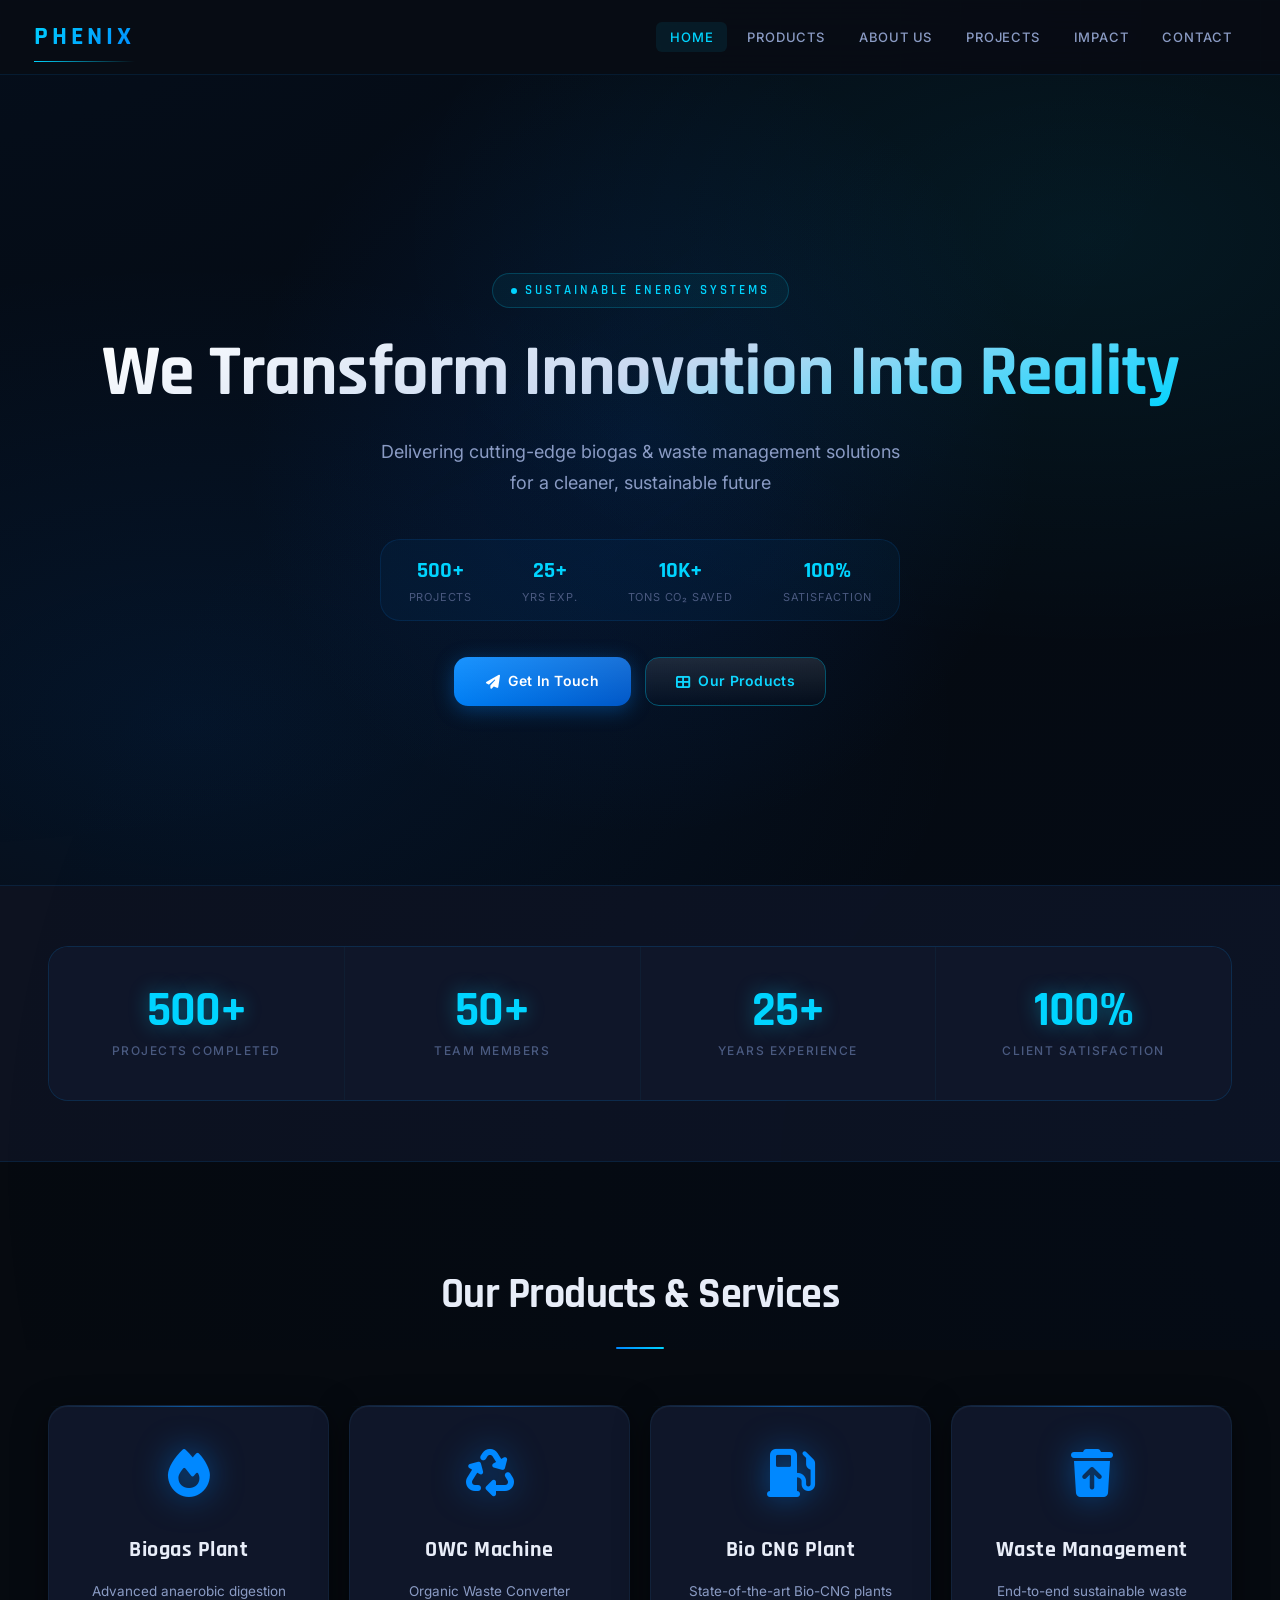
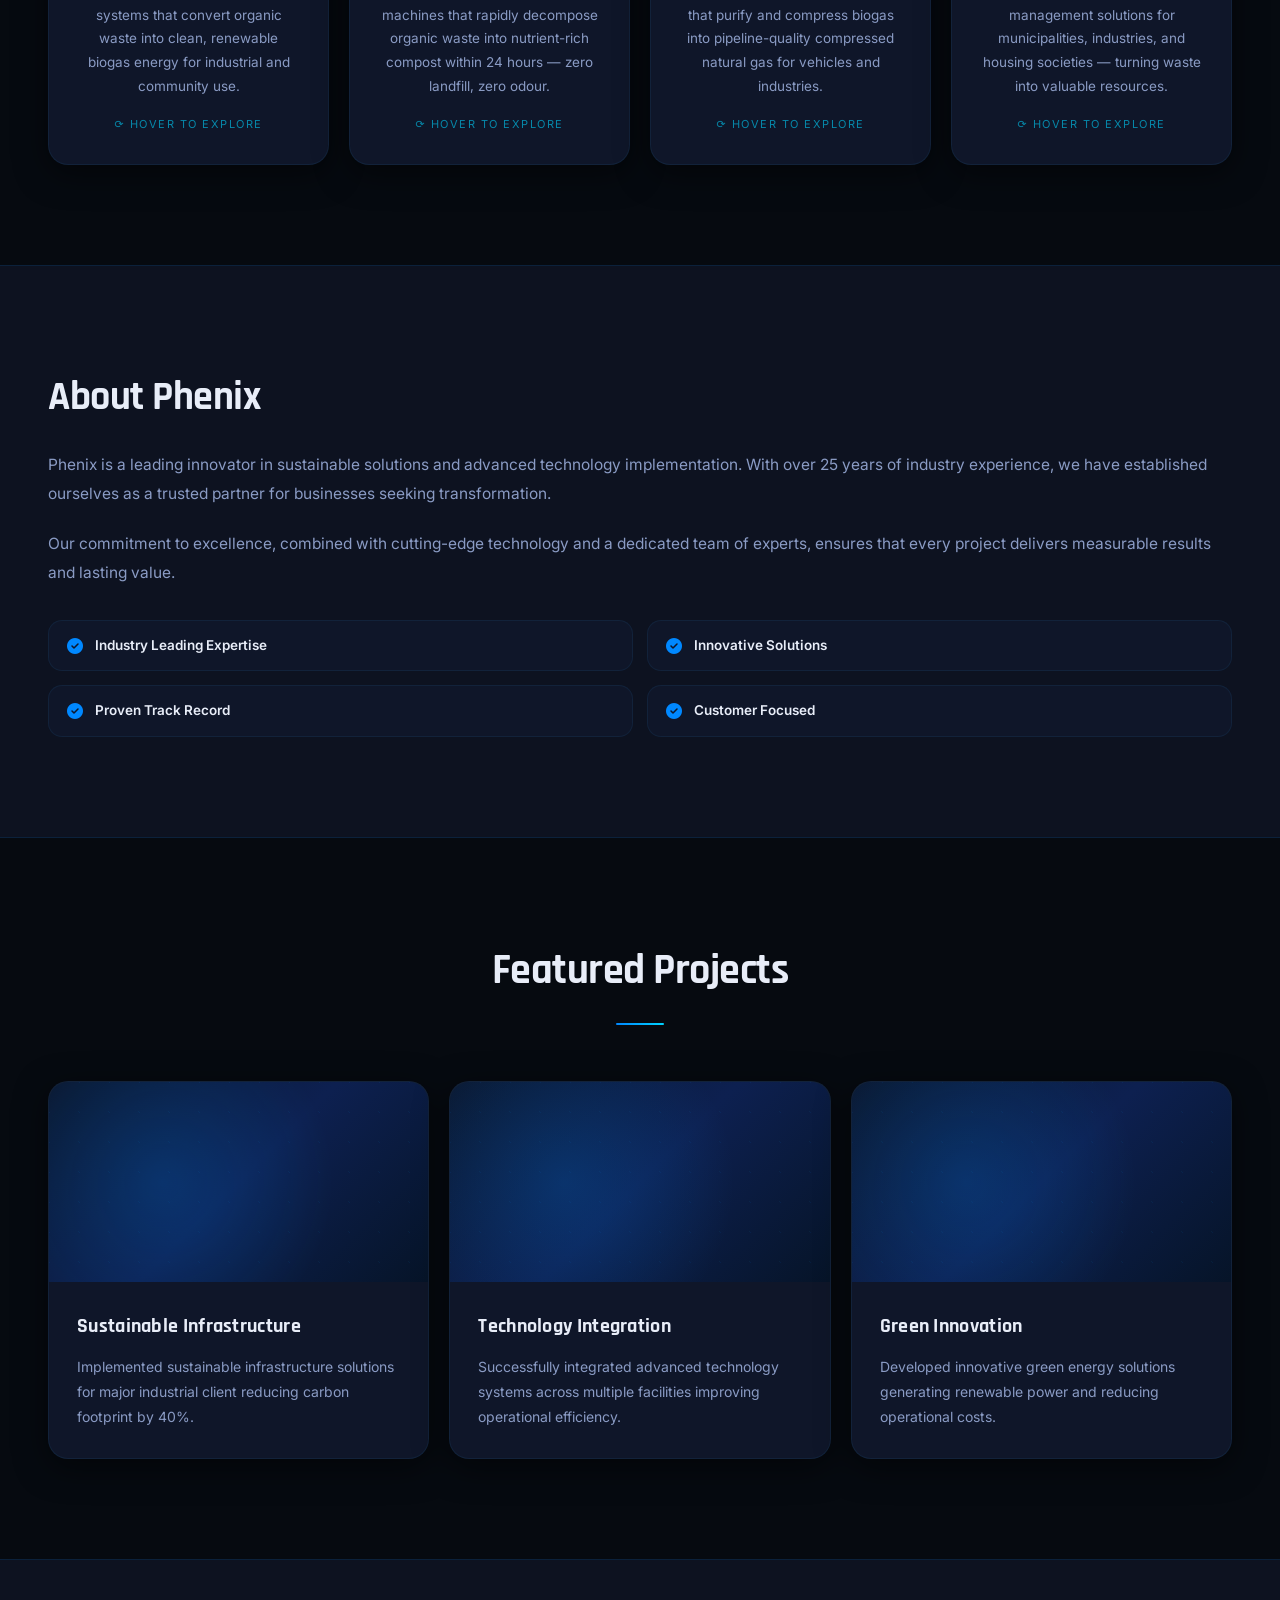
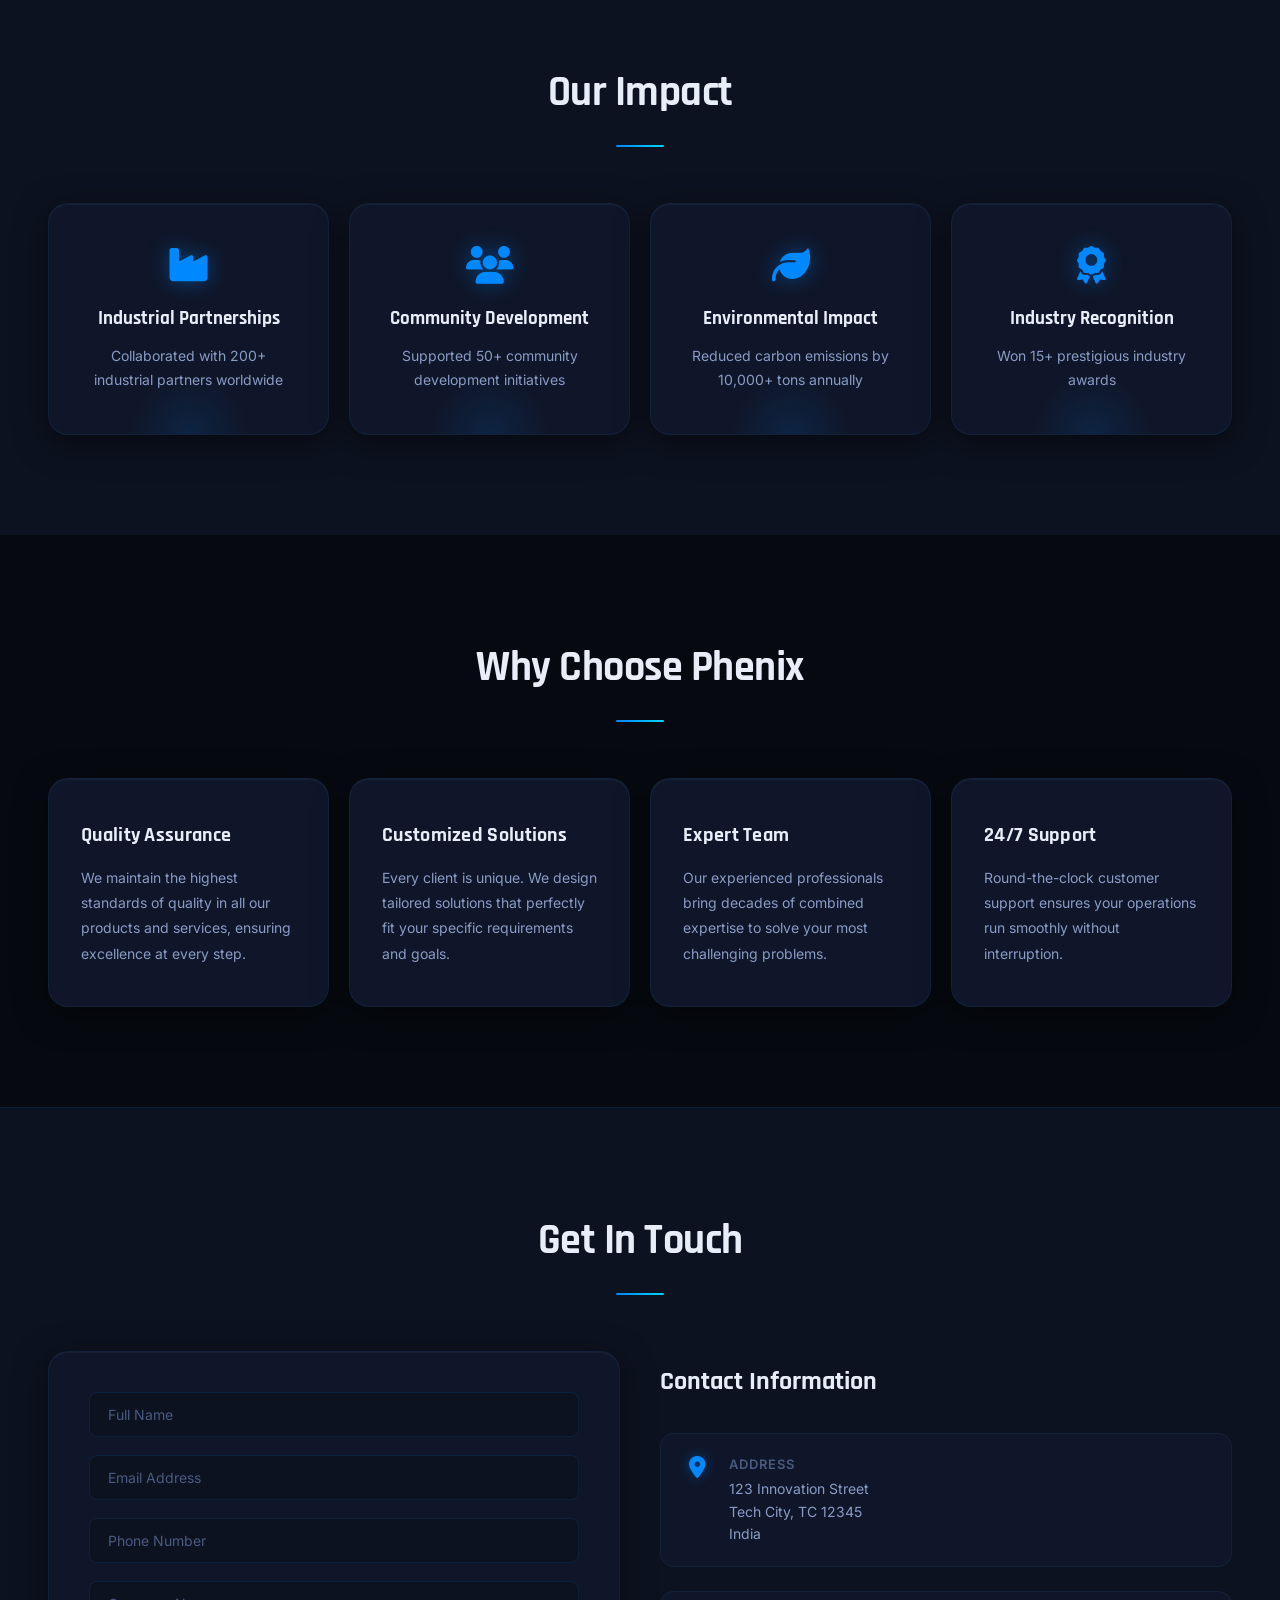
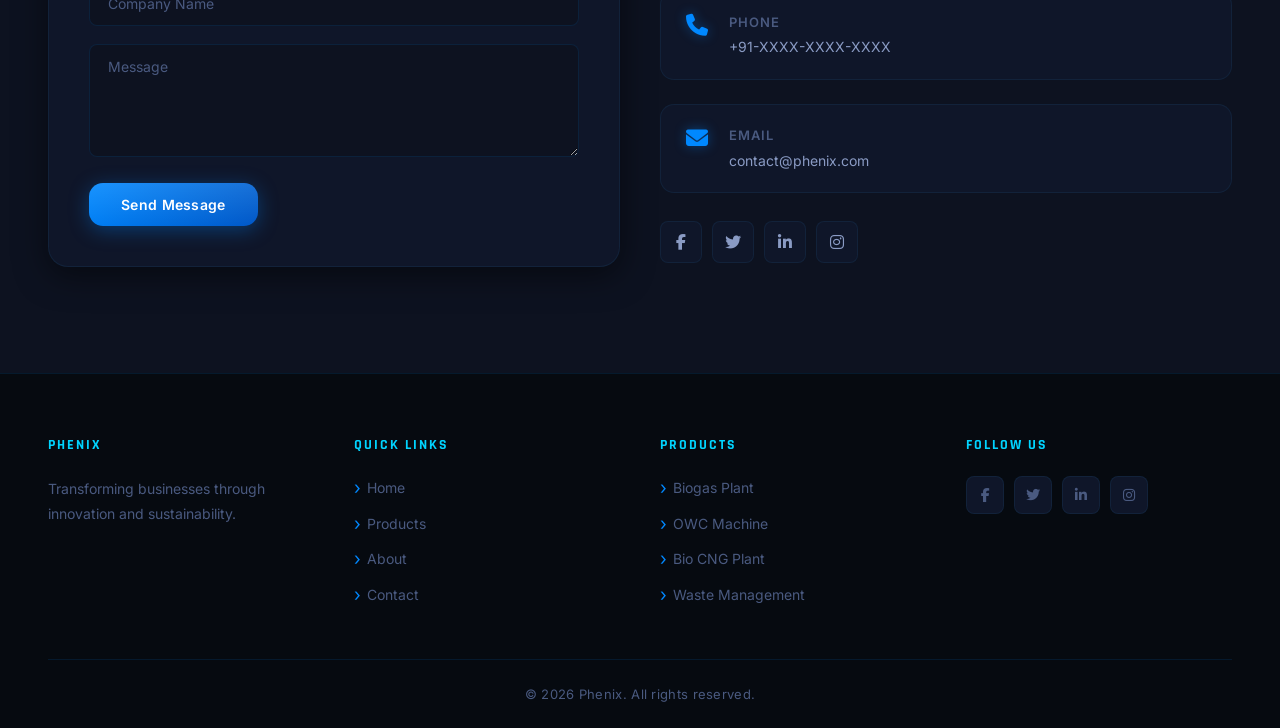
==== commit a8627e86: "Updated styles and text" ====
--- a/index.html
+++ b/index.html
@@ -7,6 +7,8 @@
     <meta name="keywords" content="Phenix, sustainable, innovation, environmental, solutions">
     <title>Phenix - Innovative Sustainable Solutions</title>
     <link rel="stylesheet" href="css/style.css">
+    <link rel="preconnect" href="https://fonts.googleapis.com">
+    <link rel="preconnect" href="https://fonts.gstatic.com" crossorigin>
     <link rel="stylesheet" href="https://cdnjs.cloudflare.com/ajax/libs/font-awesome/6.4.0/css/all.min.css">
 </head>
 <body>
@@ -38,9 +40,31 @@
     <section id="home" class="hero">
         <div class="container">
             <div class="hero-content">
+                <div class="hero-eyebrow">Sustainable Energy Systems</div>
                 <h2>We Transform Innovation Into Reality</h2>
-                <p>Delivering cutting-edge solutions for a sustainable future</p>
-                <a href="#contact" class="btn btn-primary">Get In Touch</a>
+                <p>Delivering cutting-edge biogas & waste management solutions for a cleaner, sustainable future</p>
+                <div class="hero-metrics">
+                    <div class="hero-metric">
+                        <span class="hero-metric-value">500+</span>
+                        <span class="hero-metric-label">Projects</span>
+                    </div>
+                    <div class="hero-metric">
+                        <span class="hero-metric-value">25+</span>
+                        <span class="hero-metric-label">Yrs Exp.</span>
+                    </div>
+                    <div class="hero-metric">
+                        <span class="hero-metric-value">10K+</span>
+                        <span class="hero-metric-label">Tons CO₂ Saved</span>
+                    </div>
+                    <div class="hero-metric">
+                        <span class="hero-metric-value">100%</span>
+                        <span class="hero-metric-label">Satisfaction</span>
+                    </div>
+                </div>
+                <div class="hero-cta-group">
+                    <a href="#contact" class="btn btn-primary"><i class="fas fa-paper-plane"></i> Get In Touch</a>
+                    <a href="#products" class="btn btn-outline"><i class="fas fa-th-large"></i> Our Products</a>
+                </div>
             </div>
         </div>
     </section>
--- a/css/style.css
+++ b/css/style.css
@@ -1,3 +1,10 @@
+/* ============================================================
+   PHENIX — PlayStation Europe Dashboard Theme
+   Deep Dark Navy · Electric Blue Accents · Glassmorphism
+   ============================================================ */
+
+@import url('https://fonts.googleapis.com/css2?family=Inter:wght@300;400;500;600;700;800;900&family=Rajdhani:wght@400;500;600;700&display=swap');
+
 * {
     margin: 0;
     padding: 0;
@@ -5,216 +12,477 @@
 }
 
 :root {
-    --primary-color: #2ecc71;
-    --secondary-color: #27ae60;
-    --dark-bg: #1a1a1a;
-    --light-bg: #f8f9fa;
-    --text-dark: #333333;
-    --text-light: #666666;
-    --border-color: #e0e0e0;
+    /* Core Palette */
+    --bg-base:        #080c14;
+    --bg-deep:        #060a10;
+    --bg-surface:     #0d1220;
+    --bg-card:        #0f1629;
+    --bg-card-hover:  #141e35;
+    --bg-glass:       rgba(13, 18, 32, 0.75);
+
+    /* Accent Colors */
+    --accent-blue:    #0088ff;
+    --accent-cyan:    #00d4ff;
+    --accent-glow:    #0057c7;
+    --accent-bright:  #38b6ff;
+    --accent-soft:    rgba(0, 136, 255, 0.15);
+
+    /* Text */
+    --text-primary:   #e8edf8;
+    --text-secondary: #8a9bc4;
+    --text-muted:     #4a5a80;
+    --text-accent:    #00d4ff;
+
+    /* Borders */
+    --border-subtle:  rgba(0, 136, 255, 0.12);
+    --border-glow:    rgba(0, 136, 255, 0.4);
+    --border-card:    rgba(56, 182, 255, 0.08);
+
+    /* Utilities */
     --white: #ffffff;
+    --radius-sm: 8px;
+    --radius-md: 14px;
+    --radius-lg: 20px;
+    --radius-xl: 28px;
+
+    /* Shadows */
+    --shadow-card:   0 8px 32px rgba(0, 0, 0, 0.5), 0 1px 0 rgba(255,255,255,0.04) inset;
+    --shadow-glow:   0 0 30px rgba(0, 136, 255, 0.2);
+    --shadow-button: 0 4px 20px rgba(0, 136, 255, 0.35);
 }
 
 html {
     scroll-behavior: smooth;
-}
+    scrollbar-width: thin;
+    scrollbar-color: var(--accent-blue) var(--bg-deep);
+}
+
+::-webkit-scrollbar { width: 6px; }
+::-webkit-scrollbar-track { background: var(--bg-deep); }
+::-webkit-scrollbar-thumb { background: var(--accent-blue); border-radius: 3px; }
 
 body {
-    font-family: 'Segoe UI', Tahoma, Geneva, Verdana, sans-serif;
+    font-family: 'Inter', system-ui, sans-serif;
     line-height: 1.6;
-    color: var(--text-dark);
-    background-color: var(--white);
+    color: var(--text-primary);
+    background-color: var(--bg-base);
+    overflow-x: hidden;
+}
+
+/* Animated background grid */
+body::before {
+    content: '';
+    position: fixed;
+    inset: 0;
+    background-image:
+        linear-gradient(rgba(0,136,255,0.03) 1px, transparent 1px),
+        linear-gradient(90deg, rgba(0,136,255,0.03) 1px, transparent 1px);
+    background-size: 60px 60px;
+    pointer-events: none;
+    z-index: 0;
+}
+
+body::after {
+    content: '';
+    position: fixed;
+    top: -50%;
+    left: -50%;
+    width: 200%;
+    height: 200%;
+    background:
+        radial-gradient(ellipse at 20% 10%, rgba(0, 80, 200, 0.08) 0%, transparent 50%),
+        radial-gradient(ellipse at 80% 90%, rgba(0, 40, 120, 0.06) 0%, transparent 50%);
+    pointer-events: none;
+    z-index: 0;
+    animation: bgPulse 12s ease-in-out infinite alternate;
+}
+
+@keyframes bgPulse {
+    from { transform: scale(1) rotate(0deg); }
+    to   { transform: scale(1.05) rotate(1deg); }
 }
 
 .container {
-    max-width: 1200px;
+    max-width: 1260px;
     margin: 0 auto;
-    padding: 0 20px;
-}
-
-/* Navigation */
+    padding: 0 24px;
+    position: relative;
+    z-index: 1;
+}
+
+/* ============================================================
+   NAVIGATION
+   ============================================================ */
 .navbar {
-    background: var(--white);
-    box-shadow: 0 2px 10px rgba(0,0,0,0.1);
+    background: rgba(8, 12, 20, 0.92);
+    backdrop-filter: blur(24px) saturate(1.5);
+    -webkit-backdrop-filter: blur(24px);
+    border-bottom: 1px solid var(--border-subtle);
     position: sticky;
     top: 0;
-    z-index: 100;
+    z-index: 1000;
+    transition: background 0.3s;
 }
 
 .nav-wrapper {
     display: flex;
     justify-content: space-between;
     align-items: center;
-    padding: 15px 0;
+    padding: 16px 0;
 }
 
 .logo h1 {
-    font-size: 28px;
-    color: var(--primary-color);
+    font-family: 'Rajdhani', sans-serif;
+    font-size: 26px;
     font-weight: 700;
-    letter-spacing: 2px;
+    letter-spacing: 4px;
+    background: linear-gradient(135deg, var(--accent-cyan), var(--accent-blue));
+    -webkit-background-clip: text;
+    -webkit-text-fill-color: transparent;
+    background-clip: text;
+    text-shadow: none;
+    position: relative;
+}
+
+.logo h1::after {
+    content: '';
+    position: absolute;
+    bottom: -4px;
+    left: 0;
+    width: 100%;
+    height: 1px;
+    background: linear-gradient(90deg, var(--accent-cyan), transparent);
 }
 
 .nav-menu {
     display: flex;
     list-style: none;
-    gap: 30px;
+    gap: 6px;
 }
 
 .nav-link {
     text-decoration: none;
-    color: var(--text-dark);
+    color: var(--text-secondary);
     font-weight: 500;
-    transition: color 0.3s ease;
+    font-size: 13px;
+    letter-spacing: 0.8px;
+    text-transform: uppercase;
+    padding: 7px 14px;
+    border-radius: var(--radius-sm);
+    transition: all 0.25s ease;
+    position: relative;
 }
 
 .nav-link:hover {
-    color: var(--primary-color);
+    color: var(--text-primary);
+    background: var(--accent-soft);
+}
+
+.nav-link.active {
+    color: var(--accent-cyan) !important;
+    background: rgba(0, 212, 255, 0.08);
 }
 
 .hamburger {
     display: none;
     flex-direction: column;
     cursor: pointer;
+    gap: 5px;
 }
 
 .hamburger span {
-    width: 25px;
-    height: 3px;
-    background: var(--text-dark);
-    margin: 5px 0;
-    transition: 0.3s;
-}
-
-/* Hero Section */
+    width: 24px;
+    height: 2px;
+    background: var(--text-secondary);
+    border-radius: 2px;
+    transition: all 0.3s ease;
+}
+
+.hamburger.active span:nth-child(1) { transform: translateY(7px) rotate(45deg); }
+.hamburger.active span:nth-child(2) { opacity: 0; }
+.hamburger.active span:nth-child(3) { transform: translateY(-7px) rotate(-45deg); }
+
+/* ============================================================
+   HERO SECTION
+   ============================================================ */
 .hero {
-    background: linear-gradient(135deg, #0f4c35 0%, #1a7a52 40%, #2ecc71 100%);
-    color: var(--white);
-    padding: 130px 20px;
+    background: var(--bg-deep);
+    color: var(--text-primary);
+    padding: 140px 24px 120px;
     text-align: center;
     position: relative;
     overflow: hidden;
-}
-
+    min-height: 90vh;
+    display: flex;
+    align-items: center;
+}
+
+/* Hero — animated blue orbs */
 .hero::before {
+    content: '';
+    position: absolute;
+    width: 800px;
+    height: 800px;
+    border-radius: 50%;
+    background: radial-gradient(circle, rgba(0, 80, 200, 0.15) 0%, transparent 70%);
+    top: 50%;
+    left: 50%;
+    transform: translate(-50%, -55%);
+    animation: heroOrb 8s ease-in-out infinite alternate;
+    pointer-events: none;
+}
+
+.hero::after {
     content: '';
     position: absolute;
     inset: 0;
     background:
-        radial-gradient(circle at 15% 50%, rgba(46,204,113,0.18) 0%, transparent 50%),
-        radial-gradient(circle at 85% 20%, rgba(39,174,96,0.20) 0%, transparent 45%),
-        radial-gradient(circle at 60% 85%, rgba(46,204,113,0.12) 0%, transparent 40%);
+        radial-gradient(ellipse at 15% 80%, rgba(0, 100, 220, 0.12) 0%, transparent 50%),
+        radial-gradient(ellipse at 85% 20%, rgba(0, 212, 255, 0.08) 0%, transparent 45%);
     pointer-events: none;
 }
 
-.hero::after {
+@keyframes heroOrb {
+    from { transform: translate(-50%, -55%) scale(1); opacity: 0.7; }
+    to   { transform: translate(-50%, -45%) scale(1.15); opacity: 1; }
+}
+
+.hero-content {
+    position: relative;
+    z-index: 1;
+    width: 100%;
+}
+
+.hero-eyebrow {
+    display: inline-flex;
+    align-items: center;
+    gap: 8px;
+    font-family: 'Rajdhani', sans-serif;
+    font-size: 13px;
+    font-weight: 600;
+    letter-spacing: 3px;
+    text-transform: uppercase;
+    color: var(--accent-cyan);
+    background: rgba(0, 212, 255, 0.06);
+    border: 1px solid rgba(0, 212, 255, 0.2);
+    padding: 6px 18px;
+    border-radius: 50px;
+    margin-bottom: 28px;
+}
+
+.hero-eyebrow::before {
+    content: '';
+    width: 6px;
+    height: 6px;
+    background: var(--accent-cyan);
+    border-radius: 50%;
+    animation: blink 1.5s ease-in-out infinite;
+}
+
+@keyframes blink {
+    0%, 100% { opacity: 1; }
+    50%       { opacity: 0.2; }
+}
+
+.hero-content h2 {
+    font-family: 'Rajdhani', sans-serif;
+    font-size: 72px;
+    font-weight: 700;
+    line-height: 1.05;
+    letter-spacing: -1px;
+    margin-bottom: 24px;
+    background: linear-gradient(160deg, #ffffff 0%, #c8d8f0 50%, var(--accent-cyan) 100%);
+    -webkit-background-clip: text;
+    -webkit-text-fill-color: transparent;
+    background-clip: text;
+}
+
+.hero-content p {
+    font-size: 18px;
+    margin-bottom: 40px;
+    color: var(--text-secondary);
+    max-width: 520px;
+    margin-left: auto;
+    margin-right: auto;
+    line-height: 1.75;
+}
+
+/* Floating metrics strip below hero headline */
+.hero-metrics {
+    display: inline-flex;
+    gap: 2px;
+    background: rgba(0, 136, 255, 0.05);
+    border: 1px solid var(--border-subtle);
+    border-radius: var(--radius-lg);
+    padding: 4px;
+    margin-bottom: 36px;
+}
+
+.hero-metric {
+    padding: 10px 24px;
+    border-radius: calc(var(--radius-lg) - 6px);
+    text-align: center;
+}
+
+.hero-metric-value {
+    font-family: 'Rajdhani', sans-serif;
+    font-size: 22px;
+    font-weight: 700;
+    color: var(--accent-cyan);
+    display: block;
+}
+
+.hero-metric-label {
+    font-size: 11px;
+    letter-spacing: 0.8px;
+    text-transform: uppercase;
+    color: var(--text-muted);
+    display: block;
+}
+
+/* ============================================================
+   BUTTONS
+   ============================================================ */
+.btn {
+    display: inline-flex;
+    align-items: center;
+    gap: 8px;
+    padding: 13px 32px;
+    border: none;
+    border-radius: var(--radius-md);
+    cursor: pointer;
+    font-family: 'Inter', sans-serif;
+    font-weight: 600;
+    font-size: 14px;
+    letter-spacing: 0.3px;
+    transition: all 0.3s ease;
+    text-decoration: none;
+    position: relative;
+    overflow: hidden;
+}
+
+.btn::before {
     content: '';
     position: absolute;
     inset: 0;
-    background-image: url("data:image/svg+xml,%3Csvg width='60' height='60' viewBox='0 0 60 60' xmlns='http://www.w3.org/2000/svg'%3E%3Cg fill='none' fill-rule='evenodd'%3E%3Cg fill='%23ffffff' fill-opacity='0.04'%3E%3Cpath d='M36 34v-4h-2v4h-4v2h4v4h2v-4h4v-2h-4zm0-30V0h-2v4h-4v2h4v4h2V6h4V4h-4zM6 34v-4H4v4H0v2h4v4h2v-4h4v-2H6zM6 4V0H4v4H0v2h4v4h2V6h4V4H6z'/%3E%3C/g%3E%3C/g%3E%3C/svg%3E");
+    background: linear-gradient(180deg, rgba(255,255,255,0.1) 0%, transparent 100%);
     pointer-events: none;
 }
 
-.hero-content {
-    position: relative;
-    z-index: 1;
-}
-
-.hero-content h2 {
-    font-size: 48px;
-    margin-bottom: 20px;
-    font-weight: 700;
-}
-
-.hero-content p {
-    font-size: 20px;
-    margin-bottom: 30px;
-    opacity: 0.95;
-}
-
-/* Buttons */
-.btn {
-    display: inline-block;
+.btn-primary {
+    background: linear-gradient(135deg, var(--accent-blue), #0057c7);
+    color: #fff;
+    box-shadow: var(--shadow-button);
+}
+
+.btn-primary:hover {
+    transform: translateY(-2px);
+    box-shadow: 0 8px 30px rgba(0, 136, 255, 0.5);
+    background: linear-gradient(135deg, #1a99ff, var(--accent-blue));
+}
+
+.btn-outline {
+    background: transparent;
+    color: var(--accent-cyan);
+    border: 1px solid rgba(0, 212, 255, 0.35);
     padding: 12px 30px;
-    border: none;
-    border-radius: 5px;
-    cursor: pointer;
-    font-weight: 600;
-    transition: all 0.3s ease;
-    text-decoration: none;
-    font-size: 16px;
-}
-
-.btn-primary {
-    background: var(--primary-color);
-    color: var(--white);
-}
-
-.btn-primary:hover {
-    background: var(--secondary-color);
-    transform: translateY(-2px);
-}
-
-/* Stats Section */
+}
+
+.btn-outline:hover {
+    background: rgba(0, 212, 255, 0.08);
+    border-color: var(--accent-cyan);
+    box-shadow: 0 0 20px rgba(0, 212, 255, 0.2);
+}
+
+.hero-cta-group {
+    display: flex;
+    gap: 14px;
+    justify-content: center;
+    flex-wrap: wrap;
+}
+
+/* ============================================================
+   STATS / KPI SECTION
+   ============================================================ */
 .stats {
-    background: linear-gradient(135deg, #0f4c35 0%, #1a6644 100%);
-    padding: 70px 20px;
-    position: relative;
-    overflow: hidden;
-}
-
-.stats::before {
-    content: '';
-    position: absolute;
-    inset: 0;
-    background-image: url("data:image/svg+xml,%3Csvg width='80' height='80' viewBox='0 0 80 80' xmlns='http://www.w3.org/2000/svg'%3E%3Cg fill='none' fill-rule='evenodd'%3E%3Cg fill='%23ffffff' fill-opacity='0.05'%3E%3Cpath d='M50 50c0-5.523 4.477-10 10-10s10 4.477 10 10-4.477 10-10 10c0 5.523-4.477 10-10 10s-10-4.477-10-10 4.477-10 10-10zM10 10c0-5.523 4.477-10 10-10s10 4.477 10 10-4.477 10-10 10c0 5.523-4.477 10-10 10S0 25.523 0 20s4.477-10 10-10z'/%3E%3C/g%3E%3C/g%3E%3C/svg%3E");
-    pointer-events: none;
+    background: var(--bg-surface);
+    padding: 60px 24px;
+    position: relative;
+    border-top: 1px solid var(--border-subtle);
+    border-bottom: 1px solid var(--border-subtle);
 }
 
 .stats-grid {
     display: grid;
-    grid-template-columns: repeat(auto-fit, minmax(250px, 1fr));
-    gap: 30px;
-    position: relative;
-    z-index: 1;
+    grid-template-columns: repeat(auto-fit, minmax(220px, 1fr));
+    gap: 1px;
+    background: var(--border-card);
+    border: 1px solid var(--border-subtle);
+    border-radius: var(--radius-lg);
+    overflow: hidden;
 }
 
 .stat-box {
-    background: rgba(255,255,255,0.10);
-    backdrop-filter: blur(10px);
-    border: 1px solid rgba(255,255,255,0.18);
-    padding: 40px;
-    border-radius: 16px;
+    background: var(--bg-card);
+    padding: 40px 30px;
     text-align: center;
-    transition: transform 0.3s ease, background 0.3s ease;
-    color: #fff;
+    transition: background 0.3s ease;
+    position: relative;
+    cursor: default;
+}
+
+.stat-box::before {
+    content: '';
+    position: absolute;
+    top: 0;
+    left: 0;
+    right: 0;
+    height: 2px;
+    background: linear-gradient(90deg, transparent, var(--accent-blue), transparent);
+    opacity: 0;
+    transition: opacity 0.3s;
 }
 
 .stat-box:hover {
-    transform: translateY(-10px);
-    background: rgba(255,255,255,0.18);
+    background: var(--bg-card-hover);
+}
+
+.stat-box:hover::before {
+    opacity: 1;
 }
 
 .stat-box h3 {
-    font-size: 44px;
-    color: #7cffb2;
-    margin-bottom: 10px;
-    font-weight: 800;
+    font-family: 'Rajdhani', sans-serif;
+    font-size: 48px;
+    font-weight: 700;
+    letter-spacing: -1px;
+    color: var(--accent-cyan);
+    margin-bottom: 6px;
+    line-height: 1;
+    text-shadow: 0 0 20px rgba(0, 212, 255, 0.4);
 }
 
 .stat-box p {
-    font-size: 17px;
-    color: rgba(255,255,255,0.85);
-}
-
-/* Section Title */
+    font-size: 12px;
+    letter-spacing: 1.5px;
+    text-transform: uppercase;
+    color: var(--text-muted);
+    font-weight: 500;
+}
+
+/* ============================================================
+   SECTION TITLES
+   ============================================================ */
 .section-title {
+    font-family: 'Rajdhani', sans-serif;
     text-align: center;
-    font-size: 36px;
-    margin-bottom: 50px;
-    color: var(--text-dark);
-    position: relative;
-    padding-bottom: 15px;
+    font-size: 42px;
+    font-weight: 700;
+    letter-spacing: -0.5px;
+    margin-bottom: 56px;
+    color: var(--text-primary);
+    position: relative;
+    padding-bottom: 20px;
 }
 
 .section-title::after {
@@ -223,66 +491,44 @@
     bottom: 0;
     left: 50%;
     transform: translateX(-50%);
-    width: 60px;
-    height: 3px;
-    background: var(--primary-color);
-}
-
-/* Products Section */
+    width: 48px;
+    height: 2px;
+    background: linear-gradient(90deg, var(--accent-blue), var(--accent-cyan));
+    border-radius: 2px;
+}
+
+.section-label {
+    display: block;
+    font-family: 'Inter', sans-serif;
+    font-size: 11px;
+    font-weight: 600;
+    letter-spacing: 3px;
+    text-transform: uppercase;
+    color: var(--accent-cyan);
+    text-align: center;
+    margin-bottom: 12px;
+}
+
+/* ============================================================
+   PRODUCTS SECTION
+   ============================================================ */
 .products {
-    padding: 90px 20px;
-    background: #0b2e1e;
-    position: relative;
-    overflow: hidden;
-}
-
-/* Animated mesh background */
-.products::before {
-    content: '';
-    position: absolute;
-    inset: 0;
-    background:
-        radial-gradient(ellipse at 10% 20%, rgba(46,204,113,0.20) 0%, transparent 55%),
-        radial-gradient(ellipse at 90% 80%, rgba(39,174,96,0.18) 0%, transparent 50%),
-        radial-gradient(ellipse at 50% 50%, rgba(26,118,68,0.15) 0%, transparent 60%);
-    pointer-events: none;
-}
-
-.products::after {
-    content: '';
-    position: absolute;
-    inset: 0;
-    background-image:
-        linear-gradient(rgba(46,204,113,0.07) 1px, transparent 1px),
-        linear-gradient(90deg, rgba(46,204,113,0.07) 1px, transparent 1px);
-    background-size: 50px 50px;
-    pointer-events: none;
-}
-
-.products .container {
-    position: relative;
-    z-index: 1;
-}
-
-.products .section-title {
-    color: #fff;
-}
-
-.products .section-title::after {
-    background: var(--primary-color);
-}
+    padding: 100px 24px;
+    background: var(--bg-deep);
+    position: relative;
+}
+
+.products .section-title { color: var(--text-primary); }
 
 .products-grid {
     display: grid;
     grid-template-columns: repeat(auto-fit, minmax(280px, 1fr));
-    gap: 32px;
-}
-
-/* ==============================
-   3D FLIP CARD
-   ============================== */
+    gap: 20px;
+}
+
+/* 3D FLIP CARD */
 .product-card {
-    height: 340px;
+    height: 360px;
     perspective: 1200px;
     cursor: pointer;
 }
@@ -292,19 +538,18 @@
     width: 100%;
     height: 100%;
     transform-style: preserve-3d;
-    transition: transform 0.7s cubic-bezier(0.4, 0.2, 0.2, 1);
+    transition: transform 0.75s cubic-bezier(0.4, 0.2, 0.2, 1);
 }
 
 .product-card:hover .card-inner {
     transform: rotateY(180deg);
 }
 
-/* Front Face */
 .card-front,
 .card-back {
     position: absolute;
     inset: 0;
-    border-radius: 16px;
+    border-radius: var(--radius-lg);
     backface-visibility: hidden;
     -webkit-backface-visibility: hidden;
     display: flex;
@@ -316,67 +561,81 @@
 }
 
 .card-front {
-    background: rgba(255,255,255,0.07);
-    border: 1px solid rgba(46,204,113,0.25);
-    backdrop-filter: blur(12px);
-    box-shadow: 0 8px 32px rgba(0,0,0,0.3), inset 0 1px 0 rgba(255,255,255,0.1);
+    background: var(--bg-card);
+    border: 1px solid var(--border-card);
+    box-shadow: var(--shadow-card);
+    transition: border-color 0.3s;
+}
+
+.card-front::before {
+    content: '';
+    position: absolute;
+    top: 0; left: 0; right: 0;
+    height: 1px;
+    background: linear-gradient(90deg, transparent, rgba(0,136,255,0.5), transparent);
+}
+
+.product-card:hover .card-front {
+    border-color: rgba(0, 136, 255, 0.25);
 }
 
 .card-back {
-    background: linear-gradient(145deg, #1a7a52, #0f4c35);
-    border: 1px solid rgba(46,204,113,0.35);
+    background: linear-gradient(145deg, #0a1830, #071020);
+    border: 1px solid rgba(0, 136, 255, 0.2);
     transform: rotateY(180deg);
-    box-shadow: 0 8px 32px rgba(0,0,0,0.4);
+    box-shadow: var(--shadow-card), var(--shadow-glow);
     justify-content: flex-start;
     overflow-y: auto;
     padding-top: 28px;
 }
 
 .product-icon {
-    font-size: 52px;
-    color: var(--primary-color);
+    font-size: 48px;
+    color: var(--accent-blue);
+    margin-bottom: 20px;
+    filter: drop-shadow(0 0 16px rgba(0, 136, 255, 0.5));
+}
+
+.card-front h3 {
+    font-family: 'Rajdhani', sans-serif;
+    font-size: 22px;
+    font-weight: 700;
+    letter-spacing: 0.5px;
+    margin-bottom: 12px;
+    color: var(--text-primary);
+}
+
+.card-front p {
+    color: var(--text-secondary);
+    line-height: 1.75;
+    font-size: 13.5px;
     margin-bottom: 18px;
-    filter: drop-shadow(0 0 12px rgba(46,204,113,0.4));
-}
-
-.card-front h3 {
-    font-size: 22px;
-    margin-bottom: 14px;
-    color: #fff;
-    font-weight: 700;
-    letter-spacing: 0.3px;
-}
-
-.card-front p {
-    color: rgba(255,255,255,0.75);
-    line-height: 1.75;
-    font-size: 14.5px;
-    margin-bottom: 18px;
 }
 
 .card-front-hint {
-    font-size: 12px;
-    color: rgba(46,204,113,0.8);
-    letter-spacing: 1px;
+    font-size: 11px;
+    color: var(--accent-cyan);
+    letter-spacing: 1.5px;
     text-transform: uppercase;
     margin-top: auto;
+    opacity: 0.6;
     animation: pulse-hint 2s ease-in-out infinite;
 }
 
 @keyframes pulse-hint {
-    0%, 100% { opacity: 0.6; }
-    50%       { opacity: 1; }
-}
-
-/* Back face content */
+    0%, 100% { opacity: 0.4; }
+    50%       { opacity: 0.8; }
+}
+
 .card-back h3 {
+    font-family: 'Rajdhani', sans-serif;
     font-size: 18px;
-    color: #7cffb2;
     font-weight: 700;
+    color: var(--accent-cyan);
     margin-bottom: 14px;
     width: 100%;
     text-align: left;
-    border-bottom: 1px solid rgba(255,255,255,0.15);
+    border-bottom: 1px solid var(--border-subtle);
     padding-bottom: 10px;
 }
 
@@ -388,7 +647,7 @@
 }
 
 .card-back ul li {
-    color: rgba(255,255,255,0.88);
+    color: var(--text-secondary);
     font-size: 13px;
     margin-bottom: 8px;
     display: flex;
@@ -398,46 +657,51 @@
 }
 
 .card-back ul li i {
-    color: #2ecc71;
-    font-size: 12px;
-    margin-top: 2px;
+    color: var(--accent-blue);
+    font-size: 11px;
+    margin-top: 3px;
     flex-shrink: 0;
 }
 
 .card-back-icon {
-    font-size: 28px;
-    color: rgba(46,204,113,0.6);
+    font-size: 26px;
+    color: rgba(0, 136, 255, 0.5);
     margin-bottom: 12px;
     align-self: flex-start;
 }
 
-/* Read More button on back of card */
 .read-more {
-    display: inline-block;
-    padding: 9px 22px;
-    background: var(--primary-color);
+    display: inline-flex;
+    align-items: center;
+    gap: 6px;
+    padding: 9px 20px;
+    background: linear-gradient(135deg, var(--accent-blue), #0057c7);
     color: #fff !important;
-    border-radius: 25px;
+    border-radius: 50px;
     text-decoration: none;
     font-weight: 600;
-    font-size: 13px;
+    font-size: 12px;
+    letter-spacing: 0.5px;
     transition: all 0.3s ease;
     margin-top: auto;
     align-self: flex-start;
     border: none;
-    letter-spacing: 0.3px;
+    box-shadow: 0 4px 14px rgba(0, 136, 255, 0.3);
 }
 
 .read-more:hover {
-    background: var(--secondary-color);
     transform: translateY(-2px);
-    box-shadow: 0 4px 14px rgba(46,204,113,0.4);
-}
-
-/* About Section */
+    box-shadow: 0 6px 20px rgba(0, 136, 255, 0.5);
+}
+
+/* ============================================================
+   ABOUT SECTION
+   ============================================================ */
 .about {
-    background: var(--light-bg);
-    padding: 80px 20px;
+    background: var(--bg-surface);
+    padding: 100px 24px;
+    border-top: 1px solid var(--border-subtle);
+    border-bottom: 1px solid var(--border-subtle);
 }
 
 .about-content {
@@ -448,438 +712,519 @@
 }
 
 .about-text h2 {
-    font-size: 36px;
+    font-family: 'Rajdhani', sans-serif;
+    font-size: 40px;
+    font-weight: 700;
     margin-bottom: 20px;
-    color: var(--text-dark);
+    color: var(--text-primary);
+    letter-spacing: -0.5px;
 }
 
 .about-text p {
-    color: var(--text-light);
+    color: var(--text-secondary);
     margin-bottom: 20px;
     line-height: 1.9;
-    font-size: 16px;
+    font-size: 15.5px;
 }
 
 .about-highlights {
     display: grid;
     grid-template-columns: repeat(2, 1fr);
-    gap: 20px;
-    margin-top: 30px;
+    gap: 14px;
+    margin-top: 32px;
 }
 
 .highlight {
     display: flex;
     align-items: center;
-    gap: 15px;
-    padding: 15px 0;
+    gap: 12px;
+    padding: 14px 18px;
+    background: var(--bg-card);
+    border: 1px solid var(--border-card);
+    border-radius: var(--radius-md);
+    transition: all 0.3s;
+}
+
+.highlight:hover {
+    border-color: rgba(0, 136, 255, 0.3);
+    background: var(--bg-card-hover);
 }
 
 .highlight i {
-    color: var(--primary-color);
-    font-size: 24px;
+    color: var(--accent-blue);
+    font-size: 16px;
+    flex-shrink: 0;
 }
 
 .highlight span {
     font-weight: 600;
-    color: var(--text-dark);
-}
-
-/* Projects Section */
+    font-size: 13.5px;
+    color: var(--text-primary);
+}
+
+/* ============================================================
+   PROJECTS SECTION
+   ============================================================ */
 .projects {
-    padding: 80px 20px;
-    background: var(--white);
+    padding: 100px 24px;
+    background: var(--bg-deep);
 }
 
 .projects-grid {
     display: grid;
     grid-template-columns: repeat(auto-fit, minmax(300px, 1fr));
-    gap: 30px;
+    gap: 20px;
 }
 
 .project-card {
-    background: var(--light-bg);
-    border-radius: 10px;
+    background: var(--bg-card);
+    border: 1px solid var(--border-card);
+    border-radius: var(--radius-lg);
     overflow: hidden;
-    transition: all 0.3s ease;
-    box-shadow: 0 2px 15px rgba(0,0,0,0.08);
+    transition: all 0.35s ease;
+    box-shadow: var(--shadow-card);
+    position: relative;
+}
+
+.project-card::before {
+    content: '';
+    position: absolute;
+    inset: 0;
+    border-radius: var(--radius-lg);
+    border: 1px solid transparent;
+    background: linear-gradient(135deg, rgba(0,136,255,0.15), transparent) border-box;
+    -webkit-mask: linear-gradient(#fff 0 0) padding-box, linear-gradient(#fff 0 0);
+    -webkit-mask-composite: destination-out;
+    mask-composite: exclude;
+    opacity: 0;
+    transition: opacity 0.35s;
 }
 
 .project-card:hover {
-    box-shadow: 0 10px 30px rgba(0,0,0,0.15);
-    transform: translateY(-10px);
-}
+    transform: translateY(-8px);
+    box-shadow: var(--shadow-card), var(--shadow-glow);
+    border-color: rgba(0, 136, 255, 0.25);
+}
+
+.project-card:hover::before { opacity: 1; }
 
 .project-image {
     width: 100%;
     height: 200px;
-    background: linear-gradient(135deg, var(--primary-color), var(--secondary-color));
+    background: linear-gradient(135deg, #0a1830 0%, #0d2050 50%, #061428 100%);
+    position: relative;
+    overflow: hidden;
+}
+
+.project-image::after {
+    content: '';
+    position: absolute;
+    inset: 0;
+    background:
+        radial-gradient(circle at 30% 50%, rgba(0,136,255,0.2) 0%, transparent 60%),
+        linear-gradient(135deg, rgba(0,136,255,0.08) 1px, transparent 1px),
+        linear-gradient(-45deg, rgba(0,212,255,0.05) 1px, transparent 1px);
+    background-size: auto, 30px 30px, 30px 30px;
 }
 
 .project-info {
-    padding: 30px;
+    padding: 28px;
 }
 
 .project-info h3 {
-    font-size: 22px;
-    margin-bottom: 15px;
-    color: var(--text-dark);
+    font-family: 'Rajdhani', sans-serif;
+    font-size: 20px;
+    font-weight: 700;
+    margin-bottom: 12px;
+    color: var(--text-primary);
+    letter-spacing: 0.3px;
 }
 
 .project-info p {
-    color: var(--text-light);
+    color: var(--text-secondary);
     line-height: 1.8;
-}
-
-/* Impact Section */
+    font-size: 14px;
+}
+
+/* ============================================================
+   IMPACT SECTION
+   ============================================================ */
 .impact {
-    background: var(--light-bg);
-    padding: 80px 20px;
+    background: var(--bg-surface);
+    padding: 100px 24px;
+    border-top: 1px solid var(--border-subtle);
 }
 
 .impact-grid {
     display: grid;
     grid-template-columns: repeat(auto-fit, minmax(250px, 1fr));
-    gap: 30px;
+    gap: 20px;
 }
 
 .impact-item {
-    background: var(--white);
-    padding: 40px;
-    border-radius: 10px;
+    background: var(--bg-card);
+    padding: 42px 32px;
+    border-radius: var(--radius-lg);
     text-align: center;
-    box-shadow: 0 2px 15px rgba(0,0,0,0.08);
-    transition: all 0.3s ease;
+    border: 1px solid var(--border-card);
+    box-shadow: var(--shadow-card);
+    transition: all 0.35s ease;
+    position: relative;
+    overflow: hidden;
+}
+
+.impact-item::after {
+    content: '';
+    position: absolute;
+    bottom: -60px;
+    left: 50%;
+    transform: translateX(-50%);
+    width: 120px;
+    height: 120px;
+    border-radius: 50%;
+    background: radial-gradient(circle, rgba(0,136,255,0.12) 0%, transparent 70%);
+    transition: all 0.35s ease;
 }
 
 .impact-item:hover {
-    transform: translateY(-10px);
+    transform: translateY(-8px);
+    border-color: rgba(0, 136, 255, 0.3);
+    box-shadow: var(--shadow-card), var(--shadow-glow);
+}
+
+.impact-item:hover::after {
+    bottom: -30px;
+    opacity: 1.5;
 }
 
 .impact-item i {
-    font-size: 42px;
-    color: var(--primary-color);
+    font-size: 38px;
+    color: var(--accent-blue);
     margin-bottom: 20px;
+    filter: drop-shadow(0 0 10px rgba(0, 136, 255, 0.4));
+    position: relative;
+    z-index: 1;
 }
 
 .impact-item h3 {
-    font-size: 20px;
+    font-family: 'Rajdhani', sans-serif;
+    font-size: 19px;
+    font-weight: 700;
     margin-bottom: 10px;
-    color: var(--text-dark);
+    color: var(--text-primary);
+    position: relative;
+    z-index: 1;
 }
 
 .impact-item p {
-    color: var(--text-light);
-}
-
-/* Why Choose Us */
+    color: var(--text-secondary);
+    font-size: 14px;
+    line-height: 1.7;
+    position: relative;
+    z-index: 1;
+}
+
+/* ============================================================
+   WHY CHOOSE SECTION
+   ============================================================ */
 .why-choose {
-    padding: 80px 20px;
-    background: var(--white);
+    padding: 100px 24px;
+    background: var(--bg-deep);
 }
 
 .benefits-grid {
     display: grid;
-    grid-template-columns: repeat(auto-fit, minmax(280px, 1fr));
-    gap: 30px;
+    grid-template-columns: repeat(auto-fit, minmax(270px, 1fr));
+    gap: 20px;
 }
 
 .benefit-card {
-    background: var(--light-bg);
-    padding: 40px;
-    border-radius: 10px;
-    text-align: center;
-    transition: all 0.3s ease;
-}
+    background: var(--bg-card);
+    padding: 40px 32px;
+    border-radius: var(--radius-lg);
+    border: 1px solid var(--border-card);
+    box-shadow: var(--shadow-card);
+    transition: all 0.35s ease;
+    position: relative;
+    overflow: hidden;
+}
+
+.benefit-card::before {
+    content: '';
+    position: absolute;
+    top: 0; left: 0; right: 0;
+    height: 2px;
+    background: linear-gradient(90deg, var(--accent-blue), var(--accent-cyan));
+    transform: scaleX(0);
+    transform-origin: left;
+    transition: transform 0.4s ease;
+}
+
+.benefit-card:hover::before { transform: scaleX(1); }
 
 .benefit-card:hover {
-    background: var(--primary-color);
-    color: var(--white);
-    box-shadow: 0 10px 30px rgba(46, 204, 113, 0.2);
-    transform: translateY(-10px);
+    background: var(--bg-card-hover);
+    border-color: rgba(0, 136, 255, 0.25);
+    transform: translateY(-6px);
+    box-shadow: var(--shadow-card), var(--shadow-glow);
 }
 
 .benefit-card h3 {
-    font-size: 22px;
-    margin-bottom: 15px;
+    font-family: 'Rajdhani', sans-serif;
+    font-size: 20px;
+    font-weight: 700;
+    margin-bottom: 14px;
+    color: var(--text-primary);
+    letter-spacing: 0.3px;
 }
 
 .benefit-card p {
+    color: var(--text-secondary);
     line-height: 1.8;
-}
-
-.benefit-card:hover p {
-    color: var(--white);
-}
-
-/* Contact Section */
+    font-size: 14px;
+}
+
+/* ============================================================
+   CONTACT SECTION
+   ============================================================ */
 .contact {
-    background: var(--light-bg);
-    padding: 80px 20px;
-}
+    background: var(--bg-surface);
+    padding: 100px 24px;
+    border-top: 1px solid var(--border-subtle);
+}
+
+.contact .section-title { color: var(--text-primary); }
 
 .contact-wrapper {
     display: grid;
     grid-template-columns: 1fr 1fr;
-    gap: 50px;
+    gap: 40px;
     align-items: start;
 }
 
 .contact-form {
-    background: var(--white);
+    background: var(--bg-card);
     padding: 40px;
-    border-radius: 10px;
-    box-shadow: 0 2px 15px rgba(0,0,0,0.08);
+    border-radius: var(--radius-lg);
+    border: 1px solid var(--border-card);
+    box-shadow: var(--shadow-card);
 }
 
 .form-group {
-    margin-bottom: 20px;
+    margin-bottom: 18px;
 }
 
 .contact-form input,
 .contact-form textarea {
     width: 100%;
-    padding: 15px;
-    border: 1px solid var(--border-color);
-    border-radius: 5px;
-    font-family: inherit;
-    font-size: 16px;
-    transition: border-color 0.3s ease;
+    padding: 13px 18px;
+    background: var(--bg-surface);
+    border: 1px solid var(--border-subtle);
+    border-radius: var(--radius-sm);
+    font-family: 'Inter', sans-serif;
+    font-size: 14px;
+    color: var(--text-primary);
+    transition: all 0.3s ease;
+    outline: none;
+}
+
+.contact-form input::placeholder,
+.contact-form textarea::placeholder {
+    color: var(--text-muted);
 }
 
 .contact-form input:focus,
 .contact-form textarea:focus {
-    outline: none;
-    border-color: var(--primary-color);
+    border-color: var(--accent-blue);
+    background: rgba(0, 136, 255, 0.04);
+    box-shadow: 0 0 0 3px rgba(0, 136, 255, 0.1);
+}
+
+.contact-info {
+    padding: 10px 0;
 }
 
 .contact-info h3 {
-    font-size: 24px;
+    font-family: 'Rajdhani', sans-serif;
+    font-size: 26px;
+    font-weight: 700;
     margin-bottom: 30px;
-    color: var(--text-dark);
+    color: var(--text-primary);
 }
 
 .info-box {
     display: flex;
-    gap: 20px;
-    margin-bottom: 30px;
+    gap: 18px;
+    margin-bottom: 24px;
+    padding: 20px 22px;
+    background: var(--bg-card);
+    border: 1px solid var(--border-card);
+    border-radius: var(--radius-md);
+    transition: all 0.3s;
+}
+
+.info-box:hover {
+    border-color: rgba(0, 136, 255, 0.3);
+    background: var(--bg-card-hover);
 }
 
 .info-box i {
-    font-size: 32px;
-    color: var(--primary-color);
-    width: 50px;
+    font-size: 22px;
+    color: var(--accent-blue);
+    width: 28px;
     text-align: center;
+    flex-shrink: 0;
+    margin-top: 2px;
+    filter: drop-shadow(0 0 6px rgba(0, 136, 255, 0.4));
 }
 
 .info-box h4 {
-    font-size: 18px;
-    margin-bottom: 5px;
-    color: var(--text-dark);
+    font-size: 13px;
+    font-weight: 600;
+    letter-spacing: 1px;
+    text-transform: uppercase;
+    color: var(--text-muted);
+    margin-bottom: 4px;
 }
 
 .info-box p {
-    color: var(--text-light);
+    color: var(--text-secondary);
     line-height: 1.6;
+    font-size: 14px;
 }
 
 .social-links {
     display: flex;
-    gap: 15px;
-    margin-top: 30px;
+    gap: 10px;
+    margin-top: 28px;
 }
 
 .social-links a {
-    width: 45px;
-    height: 45px;
-    border-radius: 50%;
-    background: var(--primary-color);
-    color: var(--white);
+    width: 42px;
+    height: 42px;
+    border-radius: var(--radius-sm);
+    background: var(--bg-card);
+    border: 1px solid var(--border-card);
+    color: var(--text-secondary);
     display: flex;
     align-items: center;
     justify-content: center;
     text-decoration: none;
     transition: all 0.3s ease;
-    font-size: 18px;
+    font-size: 16px;
 }
 
 .social-links a:hover {
-    background: var(--secondary-color);
-    transform: translateY(-5px);
-}
-
-/* Footer */
+    background: var(--accent-blue);
+    border-color: var(--accent-blue);
+    color: #fff;
+    transform: translateY(-3px);
+    box-shadow: 0 6px 16px rgba(0, 136, 255, 0.4);
+}
+
+/* ============================================================
+   FOOTER
+   ============================================================ */
 .footer {
-    background: var(--dark-bg);
-    color: var(--white);
-    padding: 50px 20px 20px;
+    background: var(--bg-deep);
+    border-top: 1px solid var(--border-subtle);
+    padding: 60px 24px 24px;
 }
 
 .footer-content {
     display: grid;
-    grid-template-columns: repeat(auto-fit, minmax(250px, 1fr));
-    gap: 30px;
-    margin-bottom: 30px;
+    grid-template-columns: repeat(auto-fit, minmax(220px, 1fr));
+    gap: 40px;
+    margin-bottom: 40px;
 }
 
 .footer-section h4 {
+    font-family: 'Rajdhani', sans-serif;
+    font-size: 14px;
+    font-weight: 700;
+    letter-spacing: 2px;
+    text-transform: uppercase;
     margin-bottom: 20px;
-    color: var(--primary-color);
+    color: var(--accent-cyan);
+}
+
+.footer-section p {
+    color: var(--text-muted);
+    line-height: 1.8;
+    font-size: 14px;
+}
+
+.footer-section ul { list-style: none; }
+
+.footer-section ul li { margin-bottom: 10px; }
+
+.footer-section ul li a {
+    color: var(--text-muted);
+    text-decoration: none;
+    font-size: 14px;
+    transition: color 0.2s ease;
+    display: inline-flex;
+    align-items: center;
+    gap: 6px;
+}
+
+.footer-section ul li a::before {
+    content: '›';
+    color: var(--accent-blue);
     font-size: 18px;
-}
-
-.footer-section p {
-    color: #bbb;
-    line-height: 1.8;
-}
-
-.footer-section ul {
-    list-style: none;
-}
-
-.footer-section ul li {
-    margin-bottom: 10px;
-}
-
-.footer-section ul li a {
-    color: #bbb;
-    text-decoration: none;
-    transition: color 0.3s ease;
+    line-height: 1;
 }
 
 .footer-section ul li a:hover {
-    color: var(--primary-color);
+    color: var(--text-primary);
 }
 
 .footer-social {
     display: flex;
-    gap: 15px;
+    gap: 10px;
 }
 
 .footer-social a {
-    width: 40px;
-    height: 40px;
-    border-radius: 50%;
-    background: var(--primary-color);
-    color: var(--white);
+    width: 38px;
+    height: 38px;
+    border-radius: var(--radius-sm);
+    background: var(--bg-card);
+    border: 1px solid var(--border-card);
+    color: var(--text-muted);
     display: flex;
     align-items: center;
     justify-content: center;
     text-decoration: none;
     transition: all 0.3s ease;
+    font-size: 14px;
 }
 
 .footer-social a:hover {
-    background: var(--secondary-color);
-    transform: translateY(-5px);
+    background: var(--accent-blue);
+    border-color: var(--accent-blue);
+    color: #fff;
+    transform: translateY(-2px);
 }
 
 .footer-bottom {
     text-align: center;
-    padding-top: 20px;
-    border-top: 1px solid rgba(255,255,255,0.1);
-    color: #bbb;
-}
-
-/* Responsive Design */
-@media (max-width: 768px) {
-    .hamburger {
-        display: flex;
-    }
-
-    .nav-menu {
-        position: fixed;
-        left: -100%;
-        top: 70px;
-        flex-direction: column;
-        background-color: var(--white);
-        width: 100%;
-        text-align: center;
-        transition: 0.3s;
-        box-shadow: 0 10px 27px rgba(0,0,0,0.05);
-        gap: 0;
-    }
-
-    .nav-menu.active {
-        left: 0;
-    }
-
-    .nav-menu li {
-        padding: 20px 0;
-    }
-
-    .hero-content h2 {
-        font-size: 36px;
-    }
-
-    .hero-content p {
-        font-size: 18px;
-    }
-
-    .section-title {
-        font-size: 28px;
-    }
-
-    .about-highlights {
-        grid-template-columns: 1fr;
-    }
-
-    .contact-wrapper {
-        grid-template-columns: 1fr;
-    }
-
-    .stats-grid,
-    .products-grid,
-    .projects-grid,
-    .impact-grid,
-    .benefits-grid {
-        grid-template-columns: 1fr;
-    }
-}
-
-@media (max-width: 480px) {
-    .nav-menu {
-        width: 100%;
-    }
-
-    .logo h1 {
-        font-size: 22px;
-    }
-
-    .hero {
-        padding: 80px 20px;
-    }
-
-    .hero-content h2 {
-        font-size: 28px;
-    }
-
-    .hero-content p {
-        font-size: 16px;
-    }
-
-    .section-title {
-        font-size: 24px;
-    }
-
-    .products,
-    .about,
-    .projects,
-    .impact,
-    .why-choose,
-    .contact {
-        padding: 50px 20px;
-    }
-}
-
-/* ==========================================
-   Product Detail Modals
-   ========================================== */
+    padding-top: 24px;
+    border-top: 1px solid var(--border-subtle);
+    color: var(--text-muted);
+    font-size: 13px;
+    letter-spacing: 0.3px;
+}
+
+/* ============================================================
+   PRODUCT MODALS
+   ============================================================ */
 .product-modal-overlay {
     display: none;
     position: fixed;
     inset: 0;
-    background: rgba(0, 0, 0, 0.65);
-    backdrop-filter: blur(4px);
+    background: rgba(4, 8, 16, 0.85);
+    backdrop-filter: blur(12px);
+    -webkit-backdrop-filter: blur(12px);
     z-index: 9000;
     align-items: center;
     justify-content: center;
@@ -887,9 +1232,7 @@
     animation: overlayFadeIn 0.25s ease;
 }
 
-.product-modal-overlay.active {
-    display: flex;
-}
+.product-modal-overlay.active { display: flex; }
 
 @keyframes overlayFadeIn {
     from { opacity: 0; }
@@ -897,16 +1240,32 @@
 }
 
 .product-modal {
-    background: var(--white);
-    border-radius: 16px;
-    padding: 48px 40px 40px;
+    background: var(--bg-card);
+    border: 1px solid rgba(0, 136, 255, 0.2);
+    border-radius: var(--radius-xl);
+    padding: 48px 44px 40px;
     max-width: 680px;
     width: 100%;
     max-height: 90vh;
     overflow-y: auto;
     position: relative;
-    box-shadow: 0 24px 80px rgba(0, 0, 0, 0.2);
-    animation: modalSlideUp 0.3s cubic-bezier(0.34, 1.56, 0.64, 1);
+    box-shadow: 0 24px 80px rgba(0, 0, 0, 0.7), var(--shadow-glow);
+    animation: modalSlideUp 0.35s cubic-bezier(0.34, 1.56, 0.64, 1);
+    scrollbar-width: thin;
+    scrollbar-color: var(--accent-blue) var(--bg-surface);
+}
+
+.product-modal::-webkit-scrollbar { width: 5px; }
+.product-modal::-webkit-scrollbar-track { background: var(--bg-surface); }
+.product-modal::-webkit-scrollbar-thumb { background: var(--accent-blue); border-radius: 3px; }
+
+.product-modal::before {
+    content: '';
+    position: absolute;
+    top: 0; left: 0; right: 0;
+    height: 1px;
+    background: linear-gradient(90deg, transparent, var(--accent-blue), var(--accent-cyan), transparent);
+    border-radius: var(--radius-xl) var(--radius-xl) 0 0;
 }
 
 @keyframes modalSlideUp {
@@ -916,85 +1275,89 @@
 
 .modal-close {
     position: absolute;
-    top: 16px;
-    right: 20px;
-    background: none;
-    border: none;
-    font-size: 28px;
-    color: var(--text-light);
+    top: 18px;
+    right: 22px;
+    background: var(--bg-surface);
+    border: 1px solid var(--border-subtle);
+    border-radius: var(--radius-sm);
+    font-size: 22px;
+    color: var(--text-muted);
     cursor: pointer;
     line-height: 1;
-    padding: 4px 8px;
-    border-radius: 6px;
+    padding: 4px 10px;
     transition: all 0.2s ease;
 }
 
 .modal-close:hover {
-    background: var(--light-bg);
-    color: var(--text-dark);
+    background: rgba(0, 136, 255, 0.1);
+    border-color: var(--accent-blue);
+    color: var(--text-primary);
 }
 
 .modal-icon {
-    font-size: 52px;
-    color: var(--primary-color);
-    margin-bottom: 16px;
+    font-size: 48px;
+    color: var(--accent-blue);
+    margin-bottom: 14px;
     text-align: center;
+    filter: drop-shadow(0 0 14px rgba(0, 136, 255, 0.5));
 }
 
 .product-modal > h2 {
+    font-family: 'Rajdhani', sans-serif;
     font-size: 30px;
-    color: var(--text-dark);
+    font-weight: 700;
+    color: var(--text-primary);
     text-align: center;
-    margin-bottom: 8px;
+    margin-bottom: 6px;
+    letter-spacing: 0.3px;
 }
 
 .modal-tagline {
     text-align: center;
-    color: var(--primary-color);
+    color: var(--accent-cyan);
     font-weight: 600;
-    font-size: 15px;
+    font-size: 13px;
+    letter-spacing: 0.5px;
     margin-bottom: 28px;
     padding-bottom: 24px;
-    border-bottom: 1px solid var(--border-color);
+    border-bottom: 1px solid var(--border-subtle);
 }
 
 .modal-body p {
-    color: var(--text-light);
+    color: var(--text-secondary);
     line-height: 1.85;
     margin-bottom: 20px;
-    font-size: 15px;
+    font-size: 14.5px;
 }
 
 .modal-body h4 {
-    font-size: 16px;
+    font-family: 'Rajdhani', sans-serif;
+    font-size: 14px;
     font-weight: 700;
-    color: var(--text-dark);
+    color: var(--text-primary);
     text-transform: uppercase;
-    letter-spacing: 0.5px;
+    letter-spacing: 1.5px;
     margin: 24px 0 12px;
     padding-left: 12px;
-    border-left: 3px solid var(--primary-color);
-}
-
-.modal-body ul {
-    list-style: none;
-    margin-bottom: 16px;
-}
+    border-left: 2px solid var(--accent-blue);
+}
+
+.modal-body ul { list-style: none; margin-bottom: 16px; }
 
 .modal-body ul li {
     display: flex;
     align-items: flex-start;
     gap: 10px;
-    color: var(--text-light);
-    font-size: 15px;
+    color: var(--text-secondary);
+    font-size: 14px;
     margin-bottom: 10px;
     line-height: 1.6;
 }
 
 .modal-body ul li i {
-    color: var(--primary-color);
-    font-size: 15px;
-    margin-top: 2px;
+    color: var(--accent-blue);
+    font-size: 13px;
+    margin-top: 3px;
     flex-shrink: 0;
 }
 
@@ -1002,36 +1365,192 @@
     display: block;
     width: 100%;
     text-align: center;
+    justify-content: center;
     margin-top: 28px;
     padding: 14px 30px;
-    font-size: 16px;
-    border-radius: 8px;
-    letter-spacing: 0.3px;
-}
-
-/* Scrollbar styling for modal */
-.product-modal::-webkit-scrollbar {
-    width: 6px;
-}
-.product-modal::-webkit-scrollbar-track {
-    background: var(--light-bg);
-    border-radius: 4px;
-}
-.product-modal::-webkit-scrollbar-thumb {
-    background: var(--primary-color);
-    border-radius: 4px;
-}
-
-/* (read-more styles defined in Products section above) */
-
-@media (max-width: 600px) {
-    .product-modal {
-        padding: 40px 24px 32px;
+    font-size: 15px;
+    border-radius: var(--radius-md);
+}
+
+/* ============================================================
+   RESPONSIVE — 768px
+   ============================================================ */
+@media (max-width: 768px) {
+    .hamburger { display: flex; }
+
+    .nav-menu {
+        position: fixed;
+        left: -100%;
+        top: 65px;
+        flex-direction: column;
+        background: rgba(8, 12, 20, 0.98);
+        backdrop-filter: blur(20px);
+        width: 100%;
+        text-align: center;
+        transition: 0.35s cubic-bezier(0.4, 0, 0.2, 1);
+        box-shadow: 0 20px 40px rgba(0,0,0,0.5);
+        gap: 0;
+        border-bottom: 1px solid var(--border-subtle);
     }
-    .product-modal > h2 {
-        font-size: 24px;
-    }
-    .modal-icon {
-        font-size: 40px;
-    }
+
+    .nav-menu.active { left: 0; }
+    .nav-menu li { padding: 16px 0; border-bottom: 1px solid rgba(0,136,255,0.06); }
+
+    .hero { padding: 100px 20px 80px; min-height: 80vh; }
+    .hero-content h2 { font-size: 44px; }
+    .hero-content p { font-size: 16px; }
+
+    .section-title { font-size: 32px; }
+
+    .about-highlights,
+    .contact-wrapper { grid-template-columns: 1fr; }
+
+    .stats-grid,
+    .products-grid,
+    .projects-grid,
+    .impact-grid,
+    .benefits-grid { grid-template-columns: 1fr; }
+
+    .hero-metrics { flex-direction: column; border-radius: var(--radius-md); }
+}
+
+@media (max-width: 480px) {
+    .logo h1 { font-size: 20px; }
+    .hero { padding: 80px 16px 60px; }
+    .hero-content h2 { font-size: 34px; }
+    .hero-content p { font-size: 15px; }
+    .section-title { font-size: 26px; }
+
+    .products, .about, .projects,
+    .impact, .why-choose, .contact { padding: 60px 16px; }
+
+    .product-modal { padding: 36px 20px 28px; border-radius: var(--radius-lg); }
+    .product-modal > h2 { font-size: 24px; }
+    .modal-icon { font-size: 40px; }
+    .hero-cta-group { flex-direction: column; align-items: center; }
+}
+
+/* ============================================================
+   UTILITY — Glowing Divider
+   ============================================================ */
+.glow-divider {
+    width: 100%;
+    height: 1px;
+    background: linear-gradient(90deg, transparent, rgba(0,136,255,0.4), rgba(0,212,255,0.3), transparent);
+    margin: 0;
+    border: none;
+}
+
+/* ============================================================
+   TECHNOLOGY / ABOUT / IMPACT / PROJECTS pages — shared extras
+   ============================================================ */
+.page-hero {
+    background: var(--bg-deep);
+    padding: 120px 24px 80px;
+    text-align: center;
+    border-bottom: 1px solid var(--border-subtle);
+    position: relative;
+    overflow: hidden;
+}
+
+.page-hero::before {
+    content: '';
+    position: absolute;
+    width: 600px;
+    height: 600px;
+    border-radius: 50%;
+    background: radial-gradient(circle, rgba(0,80,200,0.12) 0%, transparent 70%);
+    top: 50%;
+    left: 50%;
+    transform: translate(-50%, -50%);
+    pointer-events: none;
+}
+
+.page-hero h1 {
+    font-family: 'Rajdhani', sans-serif;
+    font-size: 56px;
+    font-weight: 700;
+    letter-spacing: -1px;
+    background: linear-gradient(135deg, #ffffff 0%, var(--accent-cyan) 100%);
+    -webkit-background-clip: text;
+    -webkit-text-fill-color: transparent;
+    background-clip: text;
+    margin-bottom: 16px;
+    position: relative;
+}
+
+.page-hero p {
+    font-size: 17px;
+    color: var(--text-secondary);
+    max-width: 560px;
+    margin: 0 auto;
+    line-height: 1.75;
+    position: relative;
+}
+
+/* Data/tech card used on technology.html */
+.tech-card {
+    background: var(--bg-card);
+    border: 1px solid var(--border-card);
+    border-radius: var(--radius-lg);
+    padding: 36px 30px;
+    box-shadow: var(--shadow-card);
+    transition: all 0.35s ease;
+    position: relative;
+    overflow: hidden;
+}
+
+.tech-card::before {
+    content: '';
+    position: absolute;
+    top: 0; left: 0; right: 0;
+    height: 2px;
+    background: linear-gradient(90deg, var(--accent-blue), var(--accent-cyan));
+    transform: scaleX(0);
+    transform-origin: left;
+    transition: transform 0.4s ease;
+}
+
+.tech-card:hover::before { transform: scaleX(1); }
+.tech-card:hover {
+    border-color: rgba(0,136,255,0.25);
+    transform: translateY(-6px);
+    box-shadow: var(--shadow-card), var(--shadow-glow);
+}
+
+/* Badge / Tag pill */
+.badge {
+    display: inline-flex;
+    align-items: center;
+    padding: 4px 12px;
+    background: rgba(0, 136, 255, 0.1);
+    border: 1px solid rgba(0, 136, 255, 0.25);
+    border-radius: 50px;
+    font-size: 11px;
+    font-weight: 600;
+    letter-spacing: 0.5px;
+    color: var(--accent-cyan);
+    text-transform: uppercase;
+}
+
+/* Timeline element (used on projects/about pages) */
+.timeline-dot {
+    width: 10px;
+    height: 10px;
+    border-radius: 50%;
+    background: var(--accent-blue);
+    box-shadow: 0 0 8px rgba(0,136,255,0.6);
+    flex-shrink: 0;
+}
+
+/* ============================================================
+   ANIMATED COUNTER (JS-driven, no extra CSS needed)
+   ============================================================ */
+
+/* ============================================================
+   NAV ACTIVE — overridden by JS
+   ============================================================ */
+.nav-link.active {
+    color: var(--accent-cyan) !important;
+    background: rgba(0, 212, 255, 0.08);
 }
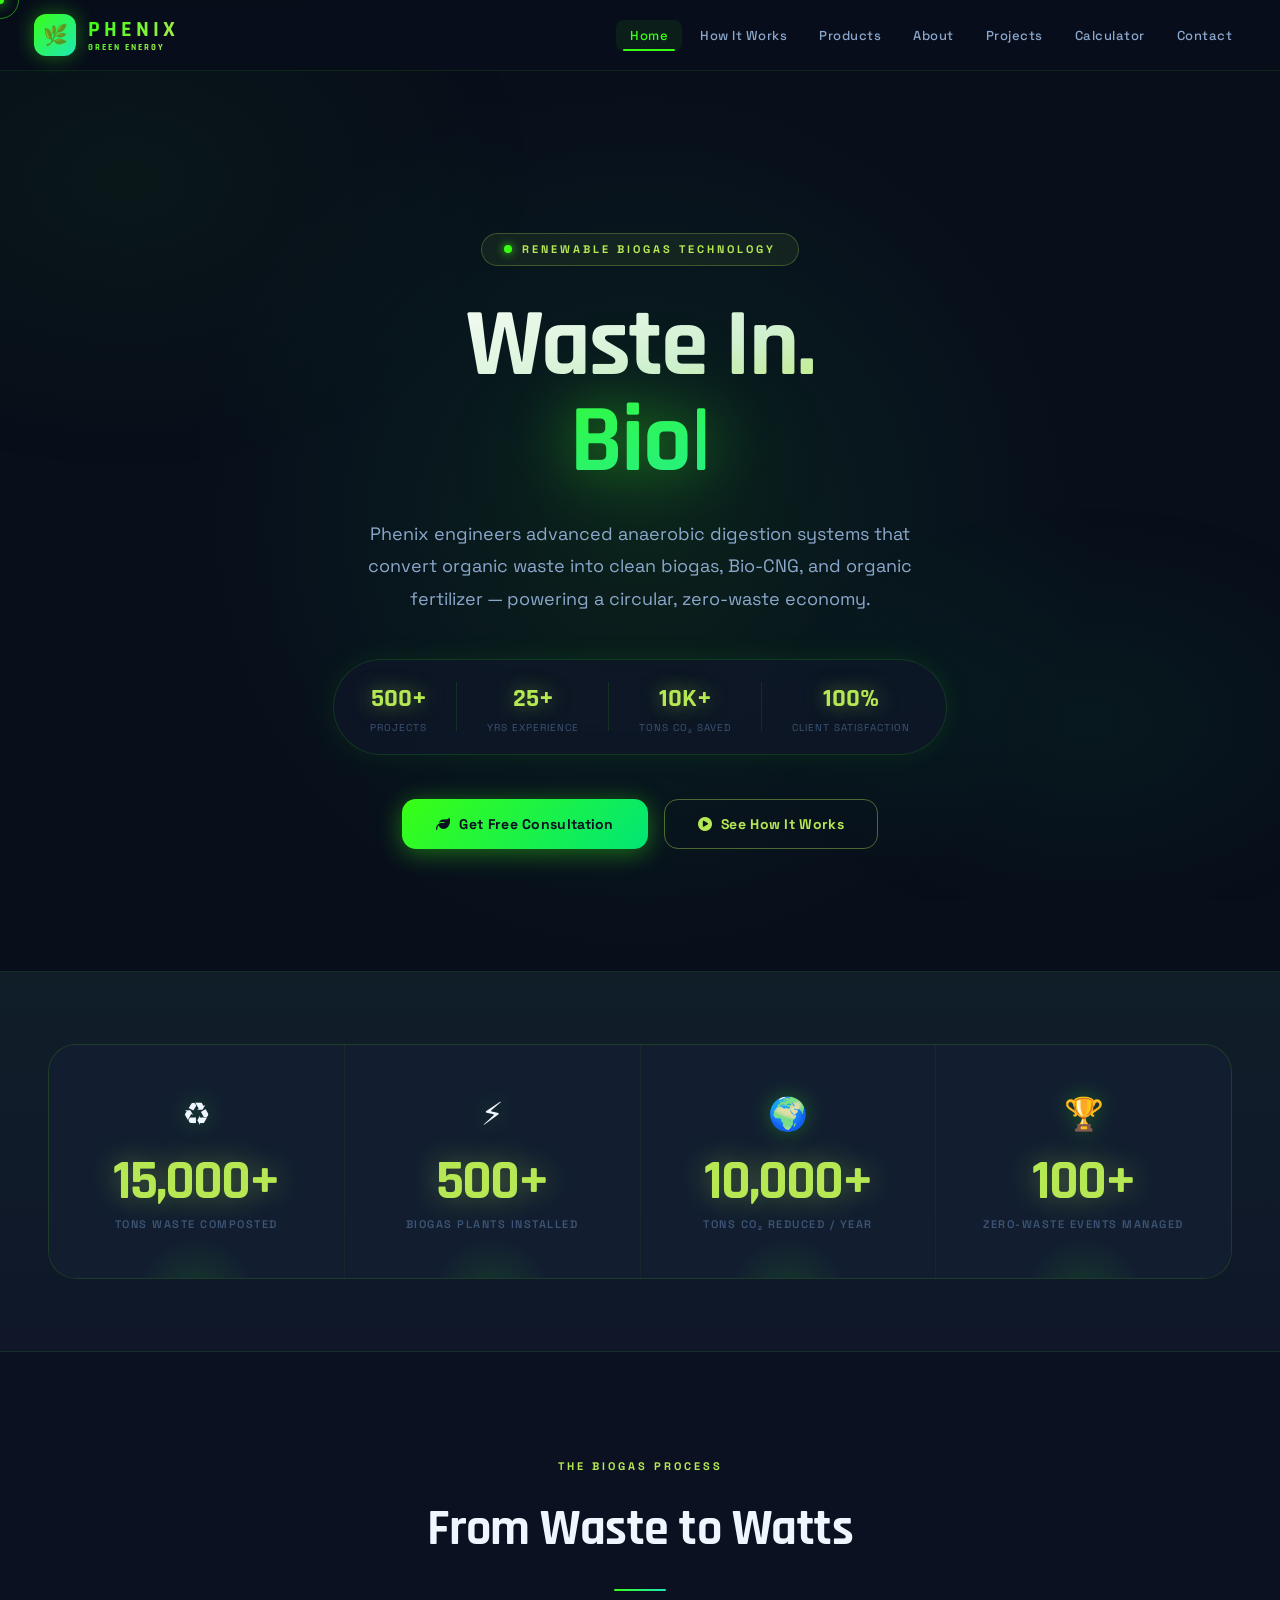
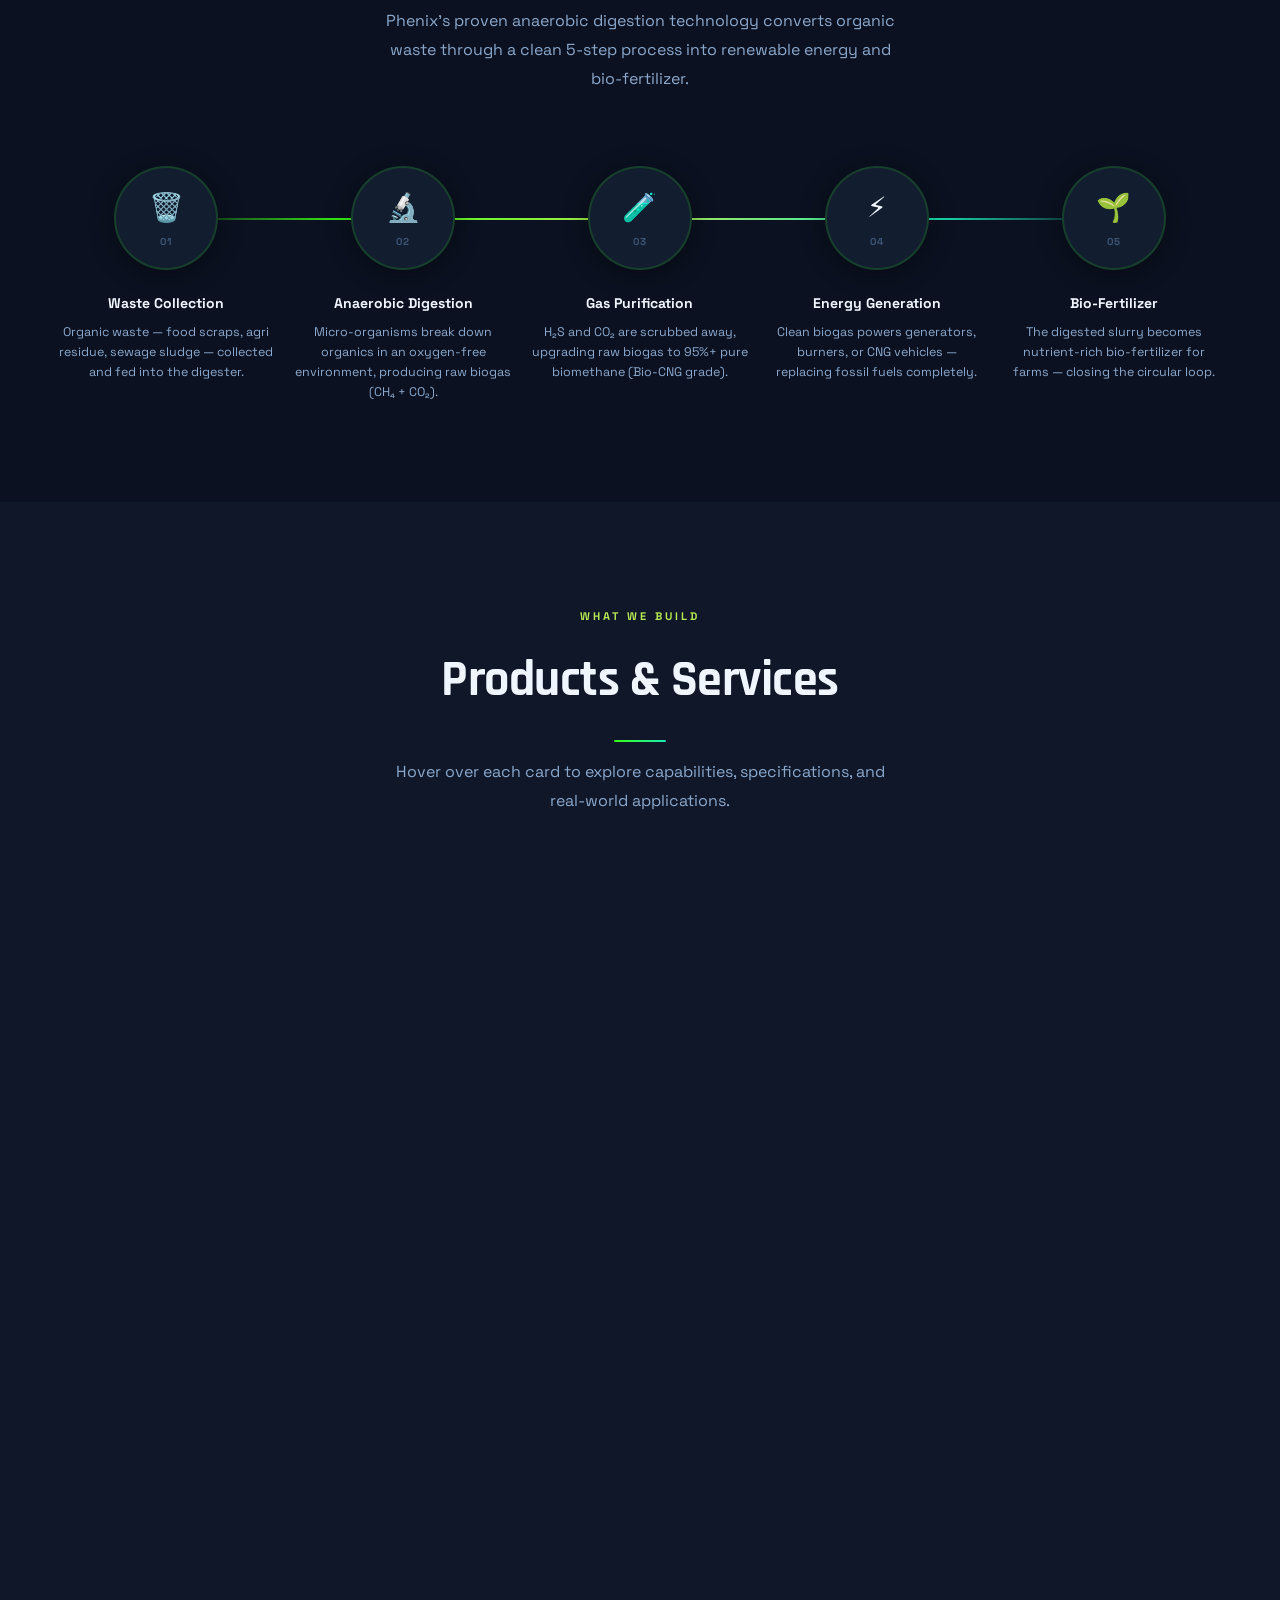
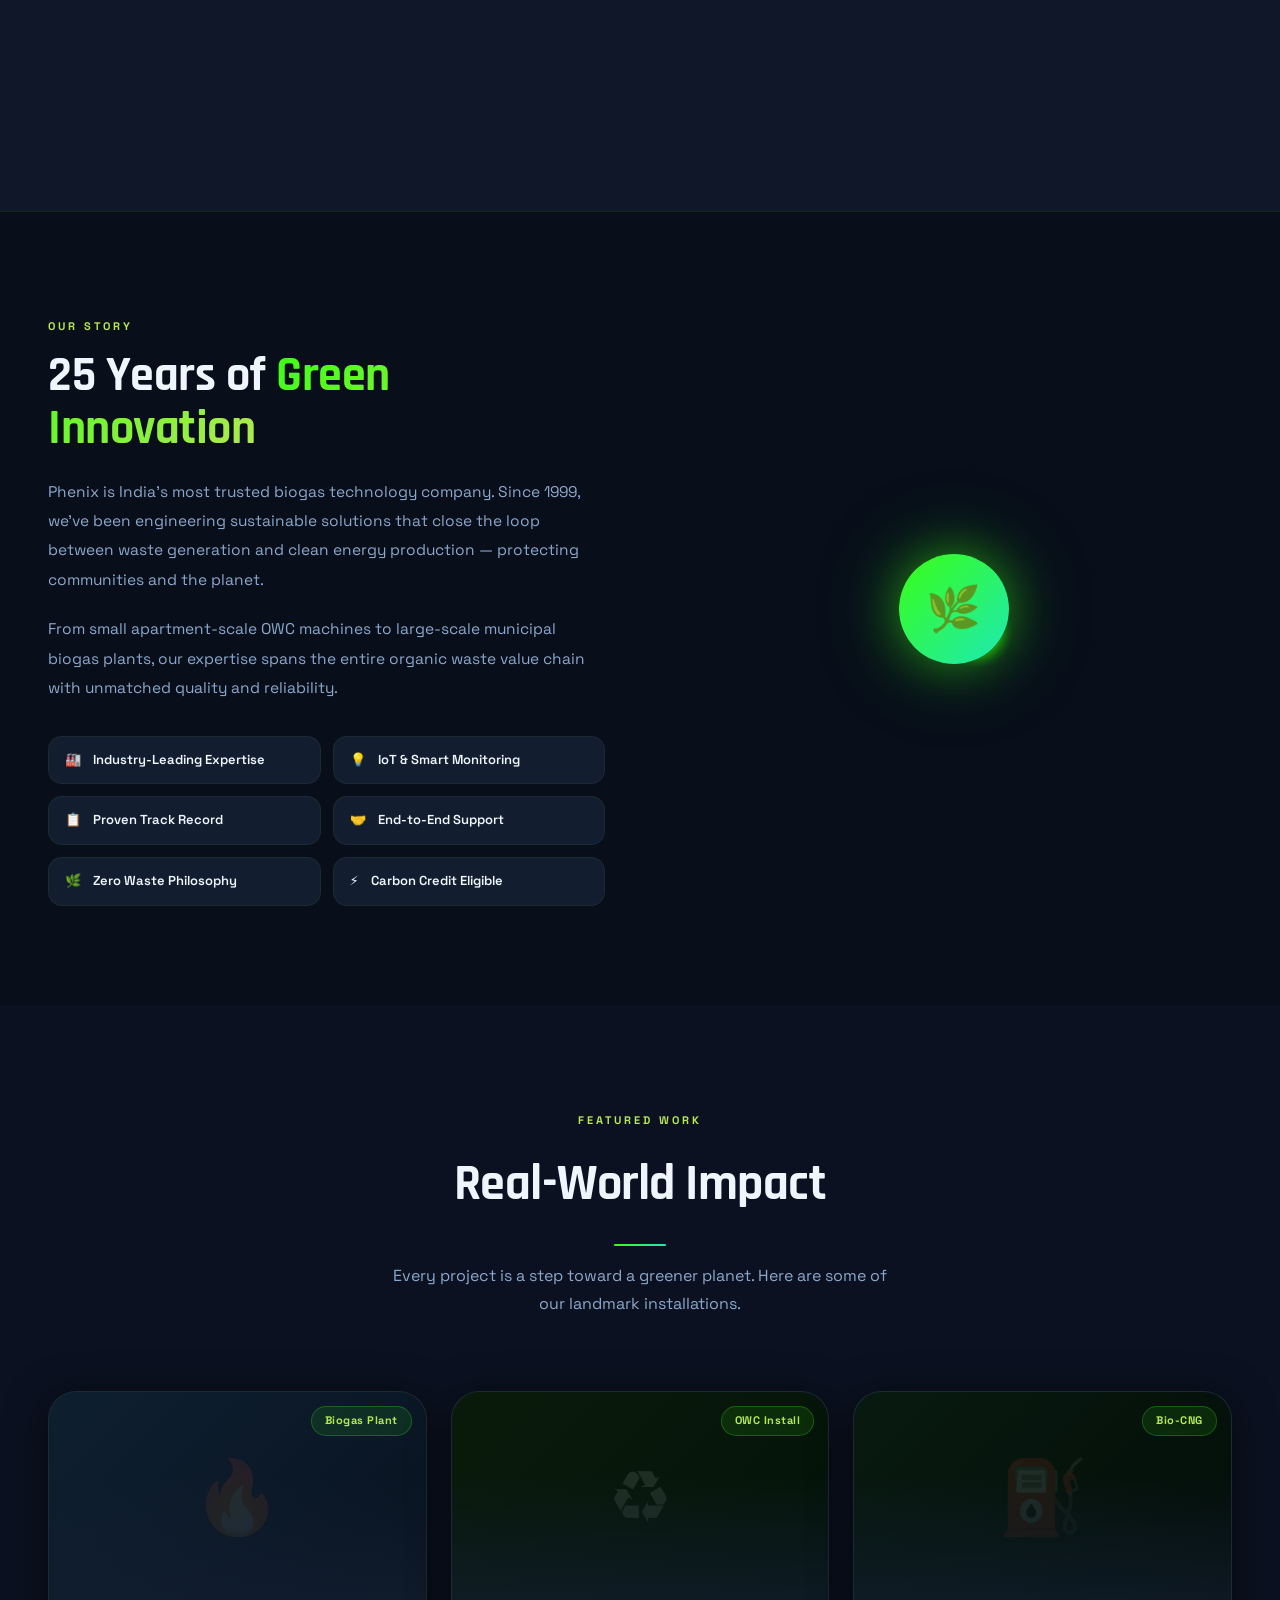
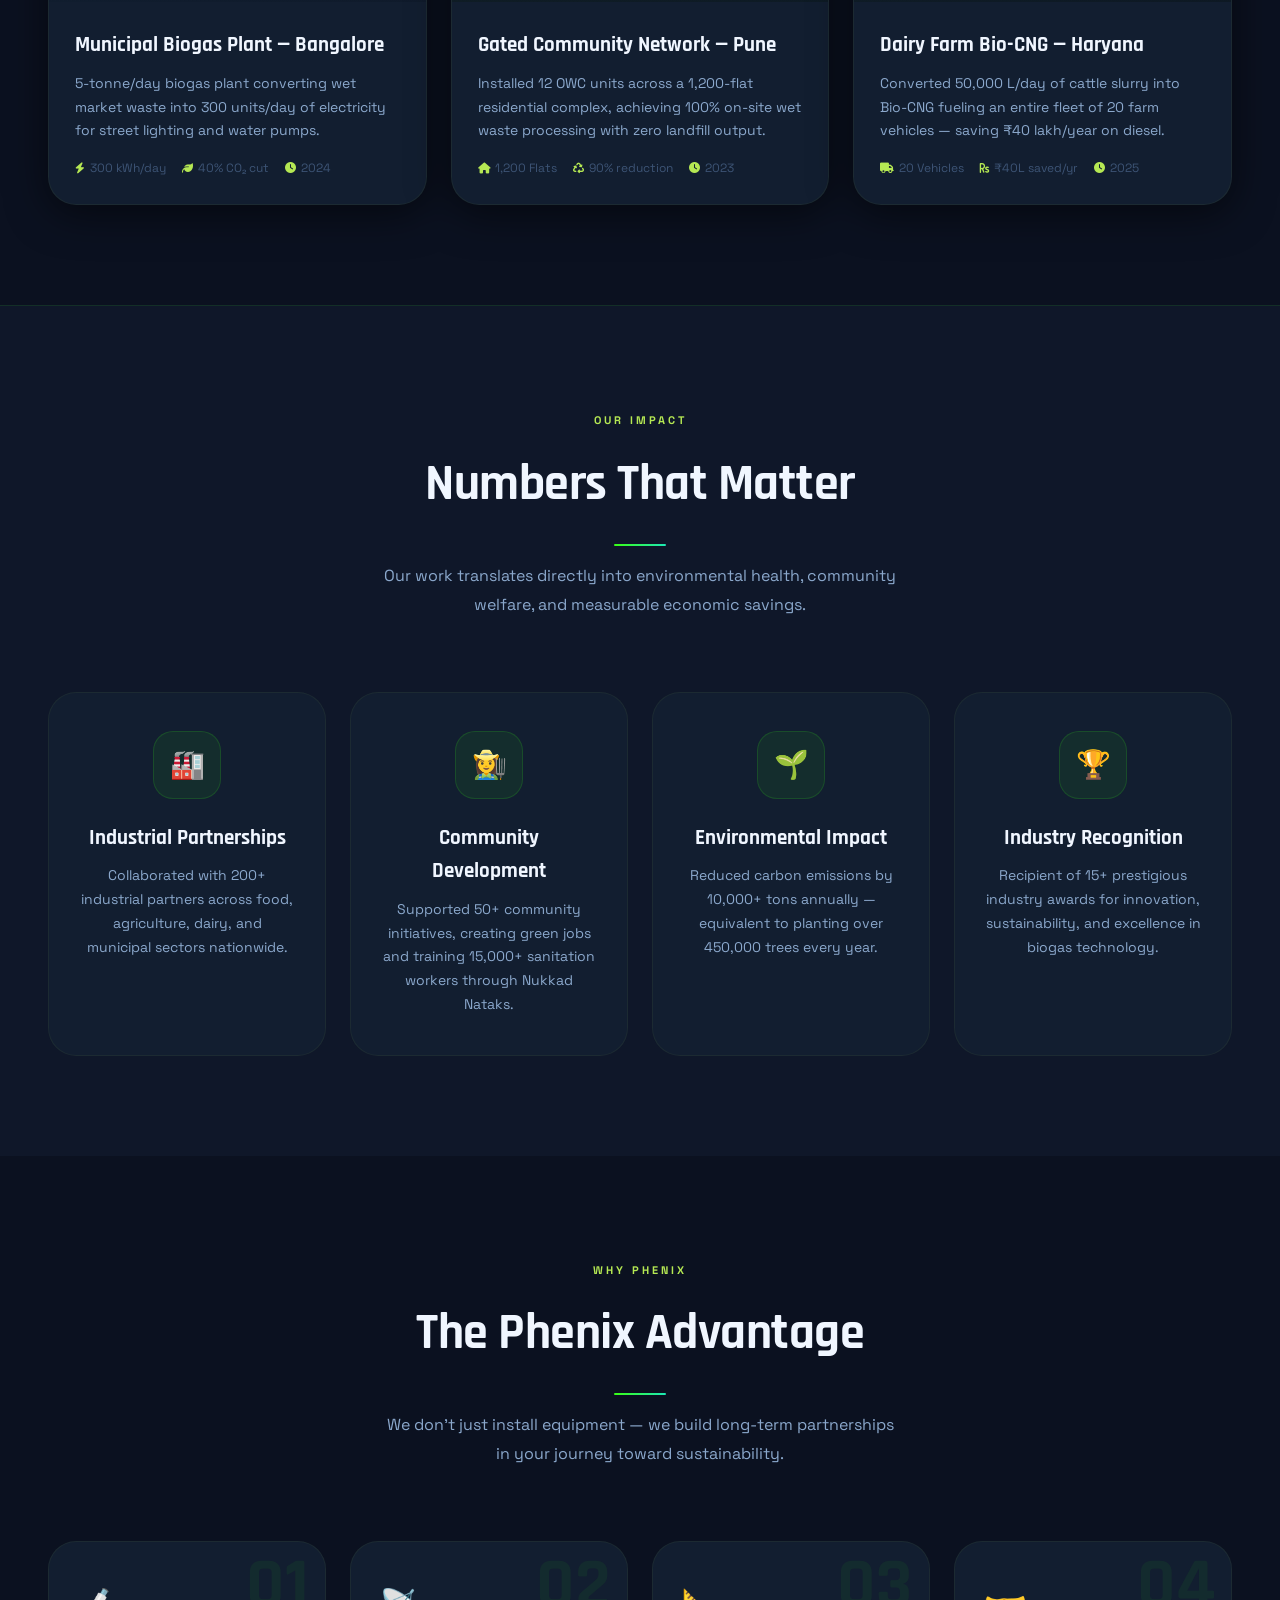
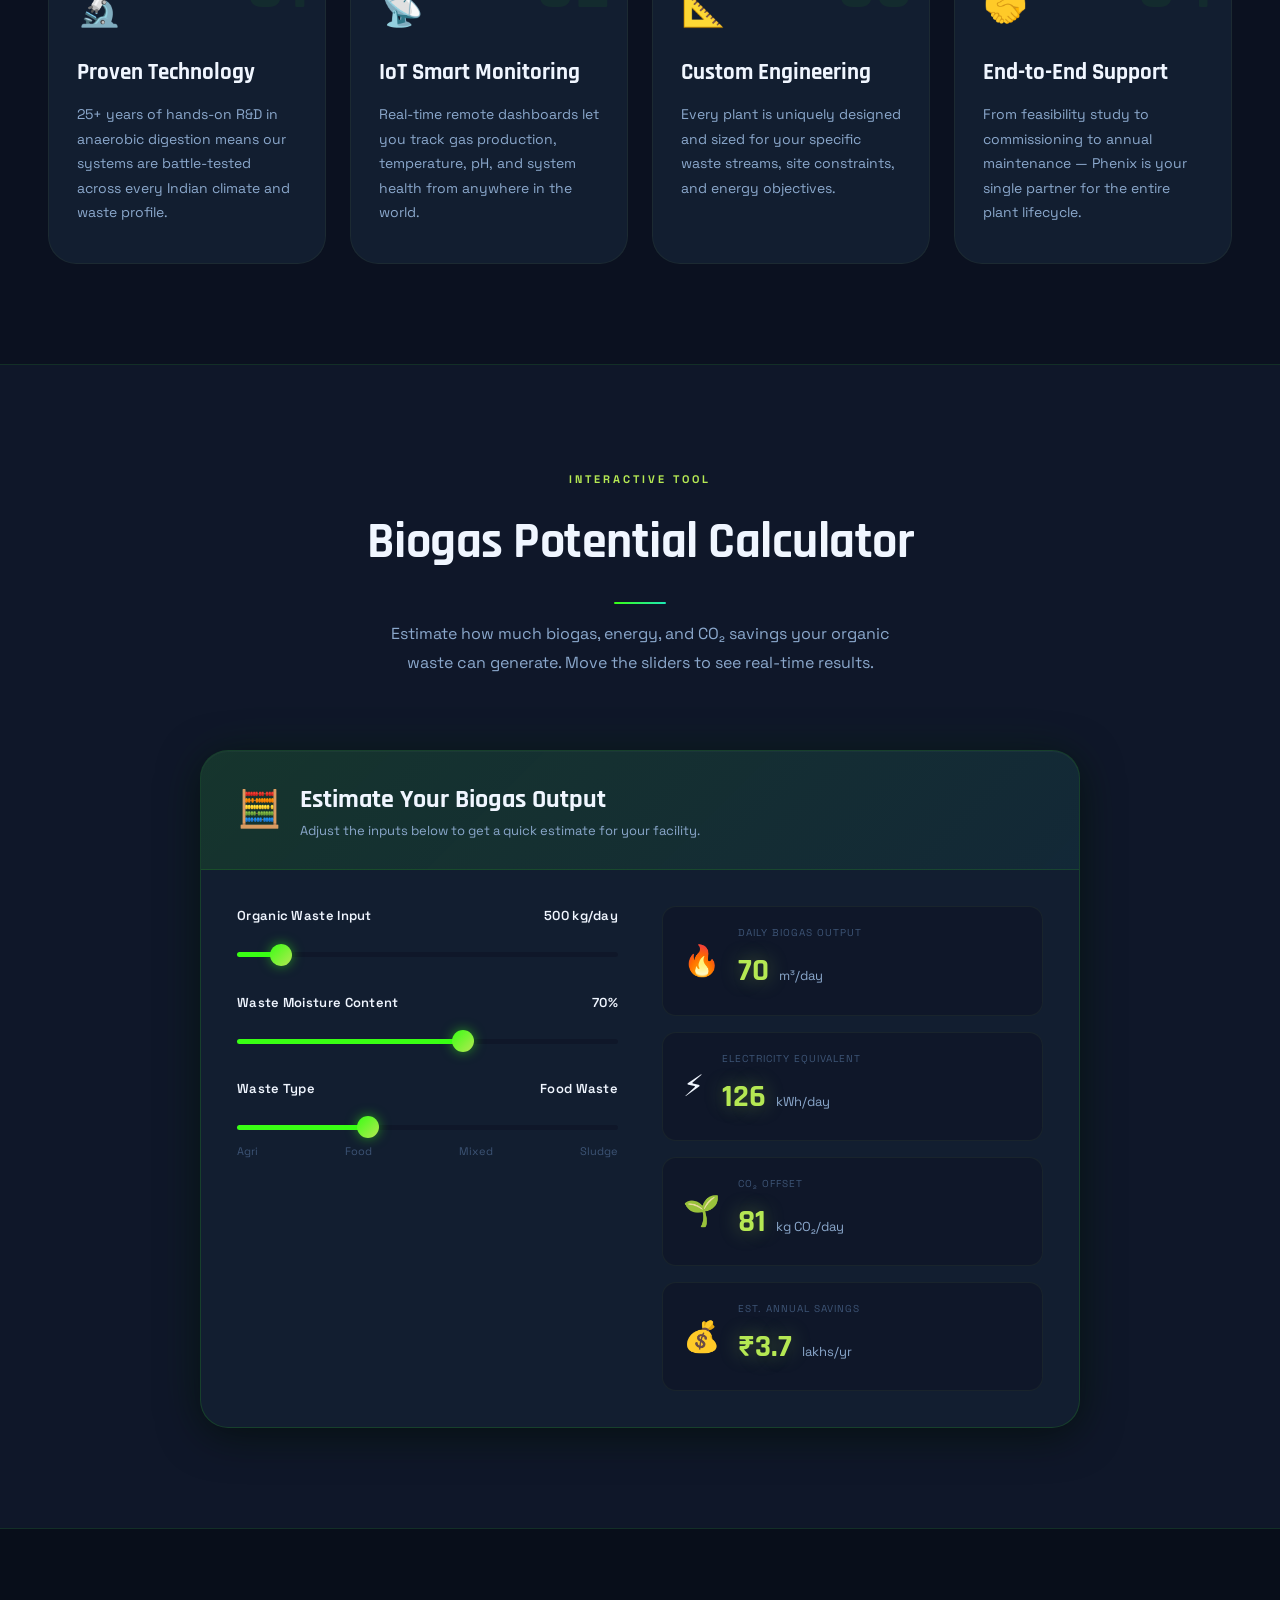
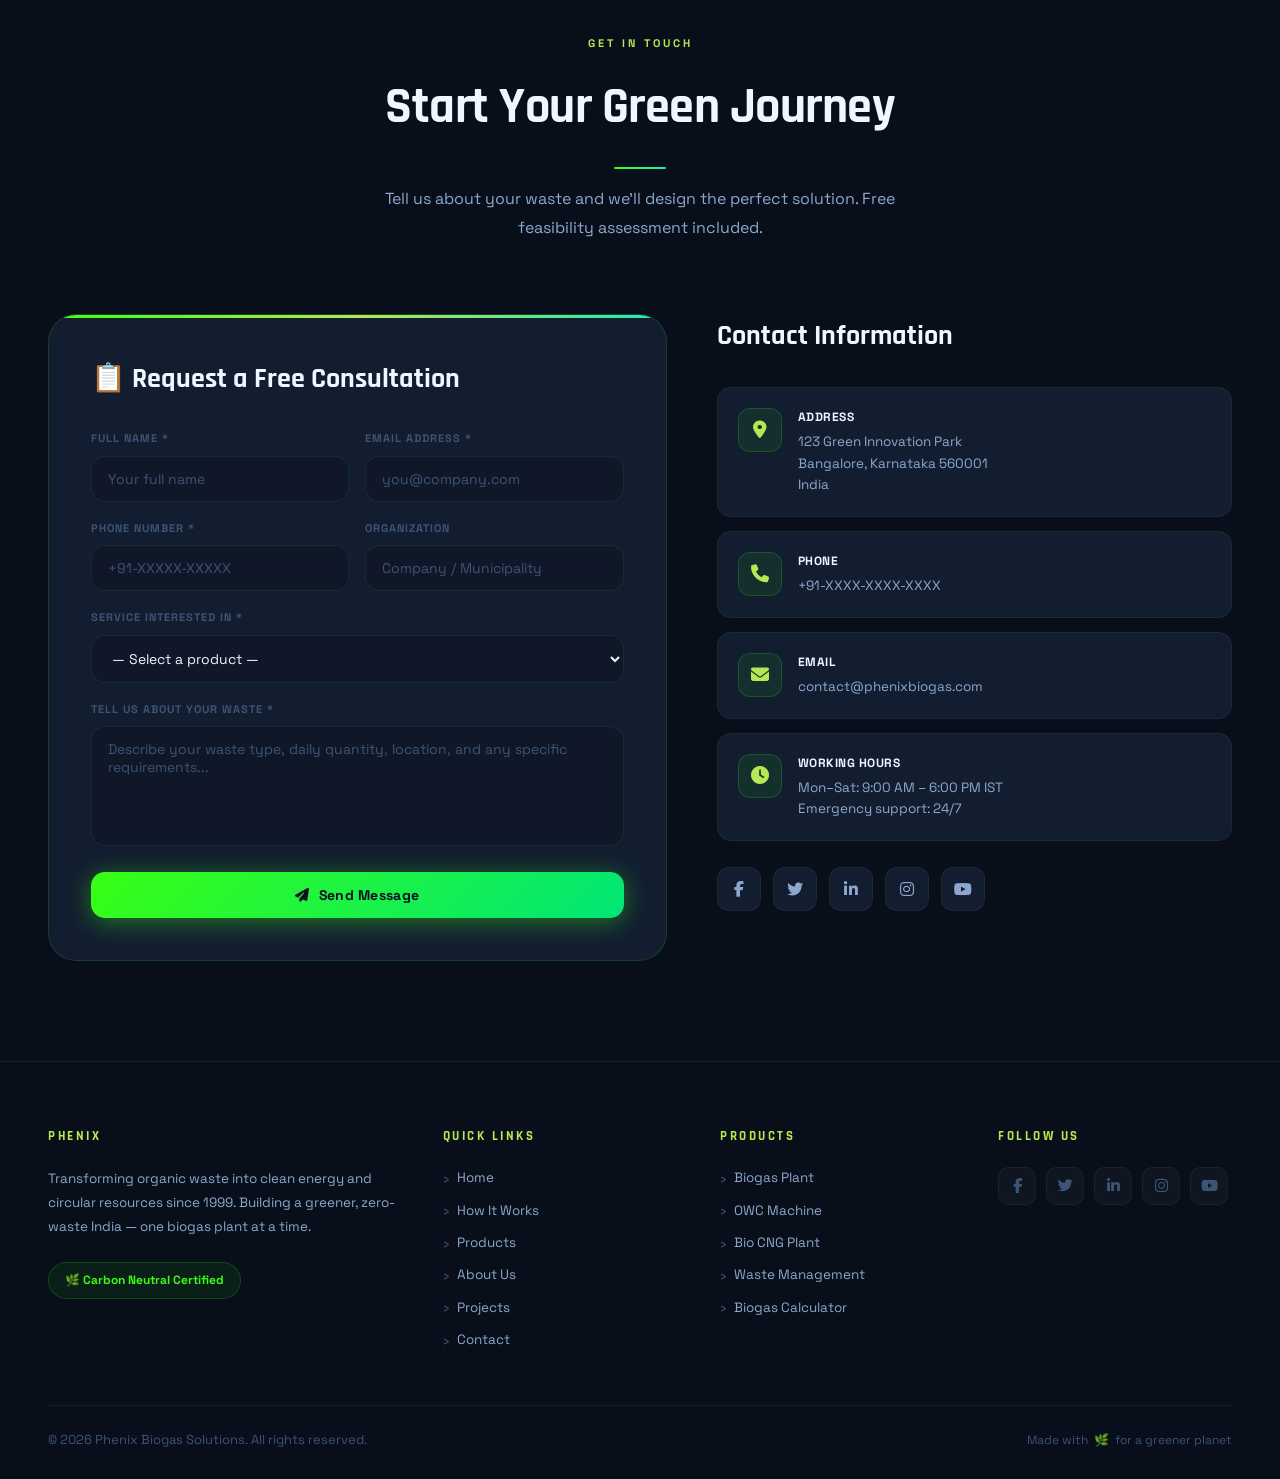
==== commit 6a405c3d: "Updated styles and text" ====
--- a/index.html
+++ b/index.html
@@ -3,145 +3,258 @@
 <head>
     <meta charset="UTF-8">
     <meta name="viewport" content="width=device-width, initial-scale=1.0">
-    <meta name="description" content="Phenix - Leading innovative solutions for sustainable business growth and environmental management.">
-    <meta name="keywords" content="Phenix, sustainable, innovation, environmental, solutions">
-    <title>Phenix - Innovative Sustainable Solutions</title>
+    <meta name="description" content="Phenix — India's leading biogas plant manufacturer. Turning organic waste into clean renewable energy through anaerobic digestion, OWC machines, and Bio-CNG solutions.">
+    <meta name="keywords" content="biogas plant, organic waste converter, Bio-CNG, anaerobic digestion, sustainable energy India, Phenix">
+    <title>Phenix — Biogas & Green Energy Solutions</title>
     <link rel="stylesheet" href="css/style.css">
     <link rel="preconnect" href="https://fonts.googleapis.com">
     <link rel="preconnect" href="https://fonts.gstatic.com" crossorigin>
     <link rel="stylesheet" href="https://cdnjs.cloudflare.com/ajax/libs/font-awesome/6.4.0/css/all.min.css">
+    <style>
+        /* Typing cursor blink */
+        .type-target::after {
+            content: '|';
+            color: var(--g-primary);
+            animation: cursorBlink 0.8s step-end infinite;
+        }
+        @keyframes cursorBlink { 0%,100%{opacity:1} 50%{opacity:0} }
+    </style>
 </head>
 <body>
+
+    <!-- Custom Cursor -->
+    <div class="cursor-dot" id="cursorDot"></div>
+    <div class="cursor-ring" id="cursorRing"></div>
+
     <!-- Navigation -->
-    <nav class="navbar">
+    <nav class="navbar" id="navbar">
         <div class="container">
             <div class="nav-wrapper">
                 <div class="logo">
-                    <h1>PHENIX</h1>
-                </div>
-                <ul class="nav-menu">
-                    <li><a href="#home" class="nav-link">Home</a></li>
-                    <li><a href="#products" class="nav-link">Products</a></li>
-                    <li><a href="#about" class="nav-link">About Us</a></li>
-                    <li><a href="#projects" class="nav-link">Projects</a></li>
-                    <li><a href="#impact" class="nav-link">Impact</a></li>
-                    <li><a href="#contact" class="nav-link">Contact</a></li>
+                    <div class="logo-icon">🌿</div>
+                    <div>
+                        <h1>PHENIX<span class="logo-sub">Green Energy</span></h1>
+                    </div>
+                </div>
+                <ul class="nav-menu" id="navMenu">
+                    <li><a href="#home"       class="nav-link">Home</a></li>
+                    <li><a href="#process"    class="nav-link">How It Works</a></li>
+                    <li><a href="#products"   class="nav-link">Products</a></li>
+                    <li><a href="#about"      class="nav-link">About</a></li>
+                    <li><a href="#projects"   class="nav-link">Projects</a></li>
+                    <li><a href="#calculator" class="nav-link">Calculator</a></li>
+                    <li><a href="#contact"    class="nav-link">Contact</a></li>
                 </ul>
-                <div class="hamburger">
-                    <span></span>
-                    <span></span>
-                    <span></span>
+                <div class="hamburger" id="hamburger">
+                    <span></span><span></span><span></span>
                 </div>
             </div>
         </div>
     </nav>
 
-    <!-- Hero Section -->
+    <!-- ===================== HERO ===================== -->
     <section id="home" class="hero">
+        <!-- Animated biogas bubbles -->
+        <div class="hero-bubbles">
+            <div class="bubble"></div>
+            <div class="bubble"></div>
+            <div class="bubble"></div>
+            <div class="bubble"></div>
+            <div class="bubble"></div>
+            <div class="bubble"></div>
+            <div class="bubble"></div>
+            <div class="bubble"></div>
+        </div>
+
         <div class="container">
             <div class="hero-content">
-                <div class="hero-eyebrow">Sustainable Energy Systems</div>
-                <h2>We Transform Innovation Into Reality</h2>
-                <p>Delivering cutting-edge biogas & waste management solutions for a cleaner, sustainable future</p>
+                <div class="hero-eyebrow">
+                    <span class="dot"></span>
+                    Renewable Biogas Technology
+                </div>
+                <h2 class="hero-title">
+                    <span class="line-1">Waste In.</span>
+                    <span class="line-2"><span class="type-target">Clean Energy Out.</span></span>
+                </h2>
+                <p class="hero-sub">Phenix engineers advanced anaerobic digestion systems that convert organic waste into clean biogas, Bio-CNG, and organic fertilizer — powering a circular, zero-waste economy.</p>
+
                 <div class="hero-metrics">
                     <div class="hero-metric">
-                        <span class="hero-metric-value">500+</span>
+                        <span class="hero-metric-value" data-count="500">0</span>
                         <span class="hero-metric-label">Projects</span>
                     </div>
                     <div class="hero-metric">
-                        <span class="hero-metric-value">25+</span>
-                        <span class="hero-metric-label">Yrs Exp.</span>
+                        <span class="hero-metric-value" data-count="25">0</span>
+                        <span class="hero-metric-label">Yrs Experience</span>
                     </div>
                     <div class="hero-metric">
-                        <span class="hero-metric-value">10K+</span>
+                        <span class="hero-metric-value" data-suffix="K+" data-count="10">0</span>
                         <span class="hero-metric-label">Tons CO₂ Saved</span>
                     </div>
                     <div class="hero-metric">
-                        <span class="hero-metric-value">100%</span>
-                        <span class="hero-metric-label">Satisfaction</span>
-                    </div>
-                </div>
+                        <span class="hero-metric-value" data-suffix="%" data-count="100">0</span>
+                        <span class="hero-metric-label">Client Satisfaction</span>
+                    </div>
+                </div>
+
                 <div class="hero-cta-group">
-                    <a href="#contact" class="btn btn-primary"><i class="fas fa-paper-plane"></i> Get In Touch</a>
-                    <a href="#products" class="btn btn-outline"><i class="fas fa-th-large"></i> Our Products</a>
-                </div>
-            </div>
-        </div>
-    </section>
-
-    <!-- Stats Section -->
+                    <a href="#contact" class="btn btn-primary">
+                        <i class="fas fa-leaf"></i> Get Free Consultation
+                    </a>
+                    <a href="#process" class="btn btn-outline">
+                        <i class="fas fa-play-circle"></i> See How It Works
+                    </a>
+                </div>
+            </div>
+        </div>
+    </section>
+
+    <!-- ===================== STATS ===================== -->
     <section class="stats">
         <div class="container">
-            <div class="stats-grid">
-                <div class="stat-box">
-                    <h3>500+</h3>
-                    <p>Projects Completed</p>
-                </div>
-                <div class="stat-box">
-                    <h3>50+</h3>
-                    <p>Team Members</p>
-                </div>
-                <div class="stat-box">
-                    <h3>25+</h3>
-                    <p>Years Experience</p>
-                </div>
-                <div class="stat-box">
-                    <h3>100%</h3>
-                    <p>Client Satisfaction</p>
-                </div>
-            </div>
-        </div>
-    </section>
-
-    <!-- Products Section -->
+            <div class="stats-grid stagger">
+                <div class="stat-box reveal">
+                    <span class="stat-icon">♻️</span>
+                    <h3 class="count-up" data-target="15000">0</h3>
+                    <p>Tons Waste Composted</p>
+                </div>
+                <div class="stat-box reveal">
+                    <span class="stat-icon">⚡</span>
+                    <h3 class="count-up" data-target="500">0</h3>
+                    <p>Biogas Plants Installed</p>
+                </div>
+                <div class="stat-box reveal">
+                    <span class="stat-icon">🌍</span>
+                    <h3 class="count-up" data-target="10000">0</h3>
+                    <p>Tons CO₂ Reduced / Year</p>
+                </div>
+                <div class="stat-box reveal">
+                    <span class="stat-icon">🏆</span>
+                    <h3 class="count-up" data-target="100">0</h3>
+                    <p>Zero-Waste Events Managed</p>
+                </div>
+            </div>
+        </div>
+    </section>
+
+    <!-- ===================== PROCESS FLOW ===================== -->
+    <section id="process" class="process">
+        <div class="container">
+            <div class="process-header">
+                <span class="section-eyebrow">The Biogas Process</span>
+                <h2 class="section-title">From Waste to Watts</h2>
+                <p class="section-desc">Phenix's proven anaerobic digestion technology converts organic waste through a clean 5-step process into renewable energy and bio-fertilizer.</p>
+            </div>
+
+            <div class="process-flow">
+
+                <div class="process-step reveal" data-step="1">
+                    <div class="process-step-num">
+                        <span class="step-icon">🗑️</span>
+                        <span class="step-number">01</span>
+                    </div>
+                    <h4>Waste Collection</h4>
+                    <p>Organic waste — food scraps, agri residue, sewage sludge — collected and fed into the digester.</p>
+                </div>
+
+                <div class="process-step reveal" data-step="2">
+                    <div class="process-step-num">
+                        <span class="step-icon">🔬</span>
+                        <span class="step-number">02</span>
+                    </div>
+                    <h4>Anaerobic Digestion</h4>
+                    <p>Micro-organisms break down organics in an oxygen-free environment, producing raw biogas (CH₄ + CO₂).</p>
+                </div>
+
+                <div class="process-step reveal" data-step="3">
+                    <div class="process-step-num">
+                        <span class="step-icon">🧪</span>
+                        <span class="step-number">03</span>
+                    </div>
+                    <h4>Gas Purification</h4>
+                    <p>H₂S and CO₂ are scrubbed away, upgrading raw biogas to 95%+ pure biomethane (Bio-CNG grade).</p>
+                </div>
+
+                <div class="process-step reveal" data-step="4">
+                    <div class="process-step-num">
+                        <span class="step-icon">⚡</span>
+                        <span class="step-number">04</span>
+                    </div>
+                    <h4>Energy Generation</h4>
+                    <p>Clean biogas powers generators, burners, or CNG vehicles — replacing fossil fuels completely.</p>
+                </div>
+
+                <div class="process-step reveal" data-step="5">
+                    <div class="process-step-num">
+                        <span class="step-icon">🌱</span>
+                        <span class="step-number">05</span>
+                    </div>
+                    <h4>Bio-Fertilizer</h4>
+                    <p>The digested slurry becomes nutrient-rich bio-fertilizer for farms — closing the circular loop.</p>
+                </div>
+
+            </div>
+        </div>
+    </section>
+
+    <!-- ===================== PRODUCTS ===================== -->
     <section id="products" class="products">
         <div class="container">
-            <h2 class="section-title">Our Products & Services</h2>
-            <div class="products-grid">
-
-                <!-- Biogas Plant Card -->
-                <div class="product-card">
+            <div class="process-header">
+                <span class="section-eyebrow">What We Build</span>
+                <h2 class="section-title">Products &amp; Services</h2>
+                <p class="section-desc">Hover over each card to explore capabilities, specifications, and real-world applications.</p>
+            </div>
+
+            <div class="products-grid stagger">
+
+                <!-- Biogas Plant -->
+                <div class="product-card reveal">
                     <div class="card-inner">
-                        <!-- Front -->
                         <div class="card-front">
-                            <div class="product-icon"><i class="fas fa-fire"></i></div>
+                            <div class="product-icon-wrap green">
+                                <div class="glow-ring"></div>
+                                🔥
+                            </div>
+                            <div class="card-tag">🌿 Core Product</div>
                             <h3>Biogas Plant</h3>
-                            <p>Advanced anaerobic digestion systems that convert organic waste into clean, renewable biogas energy for industrial and community use.</p>
-                            <span class="card-front-hint">⟳ Hover to explore</span>
-                        </div>
-                        <!-- Back -->
+                            <p>Advanced anaerobic digestion systems converting organic waste into clean renewable biogas for industrial and community use.</p>
+                            <span class="card-front-hint">⟳ Hover to explore specs</span>
+                        </div>
                         <div class="card-back">
-                            <i class="fas fa-fire card-back-icon"></i>
+                            <span class="card-back-icon">🔥</span>
                             <h3>Biogas Plant</h3>
                             <ul>
                                 <li><i class="fas fa-check-circle"></i> 100 kg/day to 100+ tonnes/day capacity</li>
-                                <li><i class="fas fa-check-circle"></i> Converts food waste, agri-waste &amp; sewage sludge</li>
+                                <li><i class="fas fa-check-circle"></i> Processes food waste, agri-waste &amp; sewage sludge</li>
                                 <li><i class="fas fa-check-circle"></i> Produces biogas + bio-fertilizer slurry</li>
-                                <li><i class="fas fa-check-circle"></i> IoT-enabled remote monitoring</li>
-                                <li><i class="fas fa-check-circle"></i> Carbon credit eligible</li>
+                                <li><i class="fas fa-check-circle"></i> IoT-enabled remote monitoring dashboard</li>
+                                <li><i class="fas fa-check-circle"></i> Carbon credit eligible — UNFCCC</li>
                             </ul>
                             <a href="#" class="read-more" onclick="openModal('biogas'); return false;">Full Details →</a>
                         </div>
                     </div>
                 </div>
 
-                <!-- OWC Machine Card -->
-                <div class="product-card">
+                <!-- OWC Machine -->
+                <div class="product-card reveal">
                     <div class="card-inner">
-                        <!-- Front -->
                         <div class="card-front">
-                            <div class="product-icon"><i class="fas fa-recycle"></i></div>
+                            <div class="product-icon-wrap lime">
+                                <div class="glow-ring"></div>
+                                ♻️
+                            </div>
+                            <div class="card-tag">⚡ Fast Composting</div>
                             <h3>OWC Machine</h3>
-                            <p>Organic Waste Converter machines that rapidly decompose organic waste into nutrient-rich compost within 24 hours — zero landfill, zero odour.</p>
-                            <span class="card-front-hint">⟳ Hover to explore</span>
-                        </div>
-                        <!-- Back -->
+                            <p>Organic Waste Converter machines that transform kitchen waste into nutrient-rich compost within 24 hours — zero landfill, zero odour.</p>
+                            <span class="card-front-hint">⟳ Hover to explore specs</span>
+                        </div>
                         <div class="card-back">
-                            <i class="fas fa-recycle card-back-icon"></i>
+                            <span class="card-back-icon">♻️</span>
                             <h3>OWC Machine</h3>
                             <ul>
                                 <li><i class="fas fa-check-circle"></i> 25 kg/day to 5,000 kg/day capacity</li>
-                                <li><i class="fas fa-check-circle"></i> Compost ready in 24 hours</li>
+                                <li><i class="fas fa-check-circle"></i> Compost ready in just 24 hours</li>
                                 <li><i class="fas fa-check-circle"></i> 90% volume reduction of wet waste</li>
                                 <li><i class="fas fa-check-circle"></i> Fully automatic — plug &amp; play</li>
                                 <li><i class="fas fa-check-circle"></i> BBMP &amp; ULB compliance ready</li>
@@ -151,19 +264,21 @@
                     </div>
                 </div>
 
-                <!-- Bio CNG Plant Card -->
-                <div class="product-card">
+                <!-- Bio CNG Plant -->
+                <div class="product-card reveal">
                     <div class="card-inner">
-                        <!-- Front -->
                         <div class="card-front">
-                            <div class="product-icon"><i class="fas fa-gas-pump"></i></div>
+                            <div class="product-icon-wrap emerald">
+                                <div class="glow-ring"></div>
+                                ⛽
+                            </div>
+                            <div class="card-tag">🚗 Vehicle Fuel</div>
                             <h3>Bio CNG Plant</h3>
-                            <p>State-of-the-art Bio-CNG plants that purify and compress biogas into pipeline-quality compressed natural gas for vehicles and industries.</p>
-                            <span class="card-front-hint">⟳ Hover to explore</span>
-                        </div>
-                        <!-- Back -->
+                            <p>State-of-the-art purification and compression systems upgrading raw biogas into pipeline-quality Bio-CNG for vehicles and industry.</p>
+                            <span class="card-front-hint">⟳ Hover to explore specs</span>
+                        </div>
                         <div class="card-back">
-                            <i class="fas fa-gas-pump card-back-icon"></i>
+                            <span class="card-back-icon">⛽</span>
                             <h3>Bio CNG Plant</h3>
                             <ul>
                                 <li><i class="fas fa-check-circle"></i> 95%+ methane purity after purification</li>
@@ -177,19 +292,21 @@
                     </div>
                 </div>
 
-                <!-- Waste Management Card -->
-                <div class="product-card">
+                <!-- Waste Management -->
+                <div class="product-card reveal">
                     <div class="card-inner">
-                        <!-- Front -->
                         <div class="card-front">
-                            <div class="product-icon"><i class="fas fa-trash-restore"></i></div>
+                            <div class="product-icon-wrap teal">
+                                <div class="glow-ring"></div>
+                                🌍
+                            </div>
+                            <div class="card-tag">🏙️ End-to-End</div>
                             <h3>Waste Management</h3>
-                            <p>End-to-end sustainable waste management solutions for municipalities, industries, and housing societies — turning waste into valuable resources.</p>
-                            <span class="card-front-hint">⟳ Hover to explore</span>
-                        </div>
-                        <!-- Back -->
+                            <p>Comprehensive end-to-end sustainable waste management for municipalities, industries, and societies — turning waste into resources.</p>
+                            <span class="card-front-hint">⟳ Hover to explore specs</span>
+                        </div>
                         <div class="card-back">
-                            <i class="fas fa-trash-restore card-back-icon"></i>
+                            <span class="card-back-icon">🌍</span>
                             <h3>Waste Management</h3>
                             <ul>
                                 <li><i class="fas fa-check-circle"></i> Source segregation &amp; awareness programs</li>
@@ -207,12 +324,13 @@
         </div>
     </section>
 
-    <!-- Product Modals -->
+    <!-- ===================== PRODUCT MODALS ===================== -->
+
     <!-- Biogas Plant Modal -->
     <div id="modal-biogas" class="product-modal-overlay" onclick="closeModal('biogas')">
         <div class="product-modal" onclick="event.stopPropagation()">
-            <button class="modal-close" onclick="closeModal('biogas')">&times;</button>
-            <div class="modal-icon"><i class="fas fa-fire"></i></div>
+            <button class="modal-close" onclick="closeModal('biogas')">✕</button>
+            <div class="modal-icon">🔥</div>
             <h2>Biogas Plant</h2>
             <p class="modal-tagline">Turning Organic Waste into Renewable Energy</p>
             <div class="modal-body">
@@ -220,7 +338,7 @@
                 <h4>Key Features</h4>
                 <ul>
                     <li><i class="fas fa-check-circle"></i> Capacity: 100 kg/day to 100+ tonnes/day</li>
-                    <li><i class="fas fa-check-circle"></i> Processes food waste, agri-waste & sewage sludge</li>
+                    <li><i class="fas fa-check-circle"></i> Processes food waste, agri-waste &amp; sewage sludge</li>
                     <li><i class="fas fa-check-circle"></i> Produces biogas + organic slurry (bio-fertilizer)</li>
                     <li><i class="fas fa-check-circle"></i> Reduces greenhouse gas emissions significantly</li>
                     <li><i class="fas fa-check-circle"></i> Modular, scalable design for any site</li>
@@ -231,15 +349,17 @@
                 <h4>Benefits</h4>
                 <p>Zero waste to landfill · Carbon credit eligible · Energy cost savings up to 60% · Compliance with Solid Waste Management Rules</p>
             </div>
-            <a href="#contact" class="btn btn-primary modal-cta" onclick="closeModal('biogas')">Get a Quote</a>
+            <a href="#contact" class="btn btn-primary modal-cta" onclick="closeModal('biogas')">
+                <i class="fas fa-leaf"></i> Get a Free Quote
+            </a>
         </div>
     </div>
 
     <!-- OWC Machine Modal -->
     <div id="modal-owc" class="product-modal-overlay" onclick="closeModal('owc')">
         <div class="product-modal" onclick="event.stopPropagation()">
-            <button class="modal-close" onclick="closeModal('owc')">&times;</button>
-            <div class="modal-icon"><i class="fas fa-recycle"></i></div>
+            <button class="modal-close" onclick="closeModal('owc')">✕</button>
+            <div class="modal-icon">♻️</div>
             <h2>OWC Machine</h2>
             <p class="modal-tagline">Organic Waste Converter — Compost in 24 Hours</p>
             <div class="modal-body">
@@ -249,7 +369,7 @@
                     <li><i class="fas fa-check-circle"></i> Capacity: 25 kg/day to 5,000 kg/day</li>
                     <li><i class="fas fa-check-circle"></i> Fully automatic — plug &amp; play installation</li>
                     <li><i class="fas fa-check-circle"></i> Processes wet waste, fruit/vegetable peels, cooked food</li>
-                    <li><i class="fas fa-check-circle"></i> Output: Dry compost (used as organic fertilizer)</li>
+                    <li><i class="fas fa-check-circle"></i> Output: Dry compost used as organic fertilizer</li>
                     <li><i class="fas fa-check-circle"></i> Volume reduction: up to 90%</li>
                     <li><i class="fas fa-check-circle"></i> Low power consumption, stainless steel body</li>
                 </ul>
@@ -258,15 +378,17 @@
                 <h4>Benefits</h4>
                 <p>Zero wet waste to landfill · OWC-generated compost can be used in gardens or sold · Eligible for BBMP &amp; ULB compliance · Carbon footprint reduction</p>
             </div>
-            <a href="#contact" class="btn btn-primary modal-cta" onclick="closeModal('owc')">Get a Quote</a>
+            <a href="#contact" class="btn btn-primary modal-cta" onclick="closeModal('owc')">
+                <i class="fas fa-leaf"></i> Get a Free Quote
+            </a>
         </div>
     </div>
 
     <!-- Bio CNG Plant Modal -->
     <div id="modal-biocng" class="product-modal-overlay" onclick="closeModal('biocng')">
         <div class="product-modal" onclick="event.stopPropagation()">
-            <button class="modal-close" onclick="closeModal('biocng')">&times;</button>
-            <div class="modal-icon"><i class="fas fa-gas-pump"></i></div>
+            <button class="modal-close" onclick="closeModal('biocng')">✕</button>
+            <div class="modal-icon">⛽</div>
             <h2>Bio CNG Plant</h2>
             <p class="modal-tagline">Purified Biogas — Clean Fuel for a Greener Tomorrow</p>
             <div class="modal-body">
@@ -285,15 +407,17 @@
                 <h4>Benefits</h4>
                 <p>Eligible for SATAT scheme revenue · Carbon credits under UNFCCC · Reduces diesel/petrol dependence · Higher calorific value than CNG</p>
             </div>
-            <a href="#contact" class="btn btn-primary modal-cta" onclick="closeModal('biocng')">Get a Quote</a>
+            <a href="#contact" class="btn btn-primary modal-cta" onclick="closeModal('biocng')">
+                <i class="fas fa-leaf"></i> Get a Free Quote
+            </a>
         </div>
     </div>
 
     <!-- Waste Management Modal -->
     <div id="modal-waste" class="product-modal-overlay" onclick="closeModal('waste')">
         <div class="product-modal" onclick="event.stopPropagation()">
-            <button class="modal-close" onclick="closeModal('waste')">&times;</button>
-            <div class="modal-icon"><i class="fas fa-trash-restore"></i></div>
+            <button class="modal-close" onclick="closeModal('waste')">✕</button>
+            <div class="modal-icon">🌍</div>
             <h2>Waste Management</h2>
             <p class="modal-tagline">End-to-End Sustainable Waste Solutions</p>
             <div class="modal-body">
@@ -310,200 +434,404 @@
                 <h4>Sectors Served</h4>
                 <p>Municipal corporations, gated communities, IT parks, hospitals, educational campuses, wedding &amp; corporate events, and industrial estates.</p>
                 <h4>Impact</h4>
-                <p>15,000+ tons of waste composted · 100+ zero-waste events · 15,000+ Nukkad Nataks for awareness · BBMP &amp; ULB compliance guaranteed</p>
-            </div>
-            <a href="#contact" class="btn btn-primary modal-cta" onclick="closeModal('waste')">Get a Quote</a>
+                <p>15,000+ tons of waste composted · 100+ zero-waste events · 15,000+ awareness programs · BBMP &amp; ULB compliance guaranteed</p>
+            </div>
+            <a href="#contact" class="btn btn-primary modal-cta" onclick="closeModal('waste')">
+                <i class="fas fa-leaf"></i> Get a Free Quote
+            </a>
         </div>
     </div>
 
-    <!-- About Section -->
+    <!-- ===================== ABOUT ===================== -->
     <section id="about" class="about">
         <div class="container">
             <div class="about-content">
-                <div class="about-text">
-                    <h2>About Phenix</h2>
-                    <p>Phenix is a leading innovator in sustainable solutions and advanced technology implementation. With over 25 years of industry experience, we have established ourselves as a trusted partner for businesses seeking transformation.</p>
-                    <p>Our commitment to excellence, combined with cutting-edge technology and a dedicated team of experts, ensures that every project delivers measurable results and lasting value.</p>
+                <div class="about-text reveal-left">
+                    <span class="section-eyebrow">Our Story</span>
+                    <h2>25 Years of <span>Green Innovation</span></h2>
+                    <p>Phenix is India's most trusted biogas technology company. Since 1999, we've been engineering sustainable solutions that close the loop between waste generation and clean energy production — protecting communities and the planet.</p>
+                    <p>From small apartment-scale OWC machines to large-scale municipal biogas plants, our expertise spans the entire organic waste value chain with unmatched quality and reliability.</p>
+
                     <div class="about-highlights">
                         <div class="highlight">
-                            <i class="fas fa-check-circle"></i>
-                            <span>Industry Leading Expertise</span>
+                            <span class="highlight-icon">🏭</span>
+                            <span>Industry-Leading Expertise</span>
                         </div>
                         <div class="highlight">
-                            <i class="fas fa-check-circle"></i>
-                            <span>Innovative Solutions</span>
+                            <span class="highlight-icon">💡</span>
+                            <span>IoT &amp; Smart Monitoring</span>
                         </div>
                         <div class="highlight">
-                            <i class="fas fa-check-circle"></i>
+                            <span class="highlight-icon">📋</span>
                             <span>Proven Track Record</span>
                         </div>
                         <div class="highlight">
-                            <i class="fas fa-check-circle"></i>
-                            <span>Customer Focused</span>
-                        </div>
-                    </div>
-                </div>
-            </div>
-        </div>
-    </section>
-
-    <!-- Projects Section -->
+                            <span class="highlight-icon">🤝</span>
+                            <span>End-to-End Support</span>
+                        </div>
+                        <div class="highlight">
+                            <span class="highlight-icon">🌿</span>
+                            <span>Zero Waste Philosophy</span>
+                        </div>
+                        <div class="highlight">
+                            <span class="highlight-icon">⚡</span>
+                            <span>Carbon Credit Eligible</span>
+                        </div>
+                    </div>
+                </div>
+
+                <!-- Animated organic diagram -->
+                <div class="about-visual reveal-right">
+                    <div class="about-diagram">
+                        <div class="diagram-ring ring-1"></div>
+                        <div class="diagram-ring ring-2"></div>
+                        <div class="diagram-ring ring-3"></div>
+                        <div class="diagram-center">🌿</div>
+                        <!-- Orbiting nodes placed via JS -->
+                    </div>
+                </div>
+            </div>
+        </div>
+    </section>
+
+    <!-- ===================== PROJECTS ===================== -->
     <section id="projects" class="projects">
         <div class="container">
-            <h2 class="section-title">Featured Projects</h2>
+            <div class="process-header">
+                <span class="section-eyebrow">Featured Work</span>
+                <h2 class="section-title">Real-World Impact</h2>
+                <p class="section-desc">Every project is a step toward a greener planet. Here are some of our landmark installations.</p>
+            </div>
+
             <div class="projects-grid">
-                <div class="project-card">
-                    <div class="project-image"></div>
+
+                <div class="project-card reveal">
+                    <div class="project-image">
+                        <div class="project-image-icon">🔥</div>
+                        <div class="project-image-overlay"></div>
+                        <span class="project-badge">Biogas Plant</span>
+                    </div>
                     <div class="project-info">
-                        <h3>Sustainable Infrastructure</h3>
-                        <p>Implemented sustainable infrastructure solutions for major industrial client reducing carbon footprint by 40%.</p>
-                    </div>
-                </div>
-                <div class="project-card">
-                    <div class="project-image"></div>
+                        <h3>Municipal Biogas Plant — Bangalore</h3>
+                        <p>5-tonne/day biogas plant converting wet market waste into 300 units/day of electricity for street lighting and water pumps.</p>
+                        <div class="project-meta">
+                            <span><i class="fas fa-bolt"></i> 300 kWh/day</span>
+                            <span><i class="fas fa-leaf"></i> 40% CO₂ cut</span>
+                            <span><i class="fas fa-clock"></i> 2024</span>
+                        </div>
+                    </div>
+                </div>
+
+                <div class="project-card reveal">
+                    <div class="project-image" style="background: linear-gradient(135deg,#0a1a0a,#04130a);">
+                        <div class="project-image-icon">♻️</div>
+                        <div class="project-image-overlay"></div>
+                        <span class="project-badge">OWC Install</span>
+                    </div>
                     <div class="project-info">
-                        <h3>Technology Integration</h3>
-                        <p>Successfully integrated advanced technology systems across multiple facilities improving operational efficiency.</p>
-                    </div>
-                </div>
-                <div class="project-card">
-                    <div class="project-image"></div>
+                        <h3>Gated Community Network — Pune</h3>
+                        <p>Installed 12 OWC units across a 1,200-flat residential complex, achieving 100% on-site wet waste processing with zero landfill output.</p>
+                        <div class="project-meta">
+                            <span><i class="fas fa-home"></i> 1,200 Flats</span>
+                            <span><i class="fas fa-recycle"></i> 90% reduction</span>
+                            <span><i class="fas fa-clock"></i> 2023</span>
+                        </div>
+                    </div>
+                </div>
+
+                <div class="project-card reveal">
+                    <div class="project-image" style="background: linear-gradient(135deg,#081a10,#030d08);">
+                        <div class="project-image-icon">⛽</div>
+                        <div class="project-image-overlay"></div>
+                        <span class="project-badge">Bio-CNG</span>
+                    </div>
                     <div class="project-info">
-                        <h3>Green Innovation</h3>
-                        <p>Developed innovative green energy solutions generating renewable power and reducing operational costs.</p>
-                    </div>
-                </div>
-            </div>
-        </div>
-    </section>
-
-    <!-- Impact Section -->
+                        <h3>Dairy Farm Bio-CNG — Haryana</h3>
+                        <p>Converted 50,000 L/day of cattle slurry into Bio-CNG fueling an entire fleet of 20 farm vehicles — saving ₹40 lakh/year on diesel.</p>
+                        <div class="project-meta">
+                            <span><i class="fas fa-truck"></i> 20 Vehicles</span>
+                            <span><i class="fas fa-rupee-sign"></i> ₹40L saved/yr</span>
+                            <span><i class="fas fa-clock"></i> 2025</span>
+                        </div>
+                    </div>
+                </div>
+
+            </div>
+        </div>
+    </section>
+
+    <!-- ===================== IMPACT ===================== -->
     <section id="impact" class="impact">
         <div class="container">
-            <h2 class="section-title">Our Impact</h2>
+            <div class="process-header">
+                <span class="section-eyebrow">Our Impact</span>
+                <h2 class="section-title">Numbers That Matter</h2>
+                <p class="section-desc">Our work translates directly into environmental health, community welfare, and measurable economic savings.</p>
+            </div>
+
             <div class="impact-grid">
-                <div class="impact-item">
-                    <i class="fas fa-industry"></i>
+                <div class="impact-item reveal">
+                    <div class="impact-icon-wrap">🏭</div>
                     <h3>Industrial Partnerships</h3>
-                    <p>Collaborated with 200+ industrial partners worldwide</p>
-                </div>
-                <div class="impact-item">
-                    <i class="fas fa-users"></i>
+                    <p>Collaborated with 200+ industrial partners across food, agriculture, dairy, and municipal sectors nationwide.</p>
+                </div>
+                <div class="impact-item reveal">
+                    <div class="impact-icon-wrap">👩‍🌾</div>
                     <h3>Community Development</h3>
-                    <p>Supported 50+ community development initiatives</p>
-                </div>
-                <div class="impact-item">
-                    <i class="fas fa-leaf"></i>
+                    <p>Supported 50+ community initiatives, creating green jobs and training 15,000+ sanitation workers through Nukkad Nataks.</p>
+                </div>
+                <div class="impact-item reveal">
+                    <div class="impact-icon-wrap">🌱</div>
                     <h3>Environmental Impact</h3>
-                    <p>Reduced carbon emissions by 10,000+ tons annually</p>
-                </div>
-                <div class="impact-item">
-                    <i class="fas fa-award"></i>
+                    <p>Reduced carbon emissions by 10,000+ tons annually — equivalent to planting over 450,000 trees every year.</p>
+                </div>
+                <div class="impact-item reveal">
+                    <div class="impact-icon-wrap">🏆</div>
                     <h3>Industry Recognition</h3>
-                    <p>Won 15+ prestigious industry awards</p>
-                </div>
-            </div>
-        </div>
-    </section>
-
-    <!-- Why Choose Us -->
+                    <p>Recipient of 15+ prestigious industry awards for innovation, sustainability, and excellence in biogas technology.</p>
+                </div>
+            </div>
+        </div>
+    </section>
+
+    <!-- ===================== WHY CHOOSE US ===================== -->
     <section class="why-choose">
         <div class="container">
-            <h2 class="section-title">Why Choose Phenix</h2>
+            <div class="process-header">
+                <span class="section-eyebrow">Why Phenix</span>
+                <h2 class="section-title">The Phenix Advantage</h2>
+                <p class="section-desc">We don't just install equipment — we build long-term partnerships in your journey toward sustainability.</p>
+            </div>
             <div class="benefits-grid">
-                <div class="benefit-card">
-                    <h3>Quality Assurance</h3>
-                    <p>We maintain the highest standards of quality in all our products and services, ensuring excellence at every step.</p>
-                </div>
-                <div class="benefit-card">
-                    <h3>Customized Solutions</h3>
-                    <p>Every client is unique. We design tailored solutions that perfectly fit your specific requirements and goals.</p>
-                </div>
-                <div class="benefit-card">
-                    <h3>Expert Team</h3>
-                    <p>Our experienced professionals bring decades of combined expertise to solve your most challenging problems.</p>
-                </div>
-                <div class="benefit-card">
-                    <h3>24/7 Support</h3>
-                    <p>Round-the-clock customer support ensures your operations run smoothly without interruption.</p>
-                </div>
-            </div>
-        </div>
-    </section>
-
-    <!-- Contact Section -->
+                <div class="benefit-card reveal">
+                    <div class="benefit-number">01</div>
+                    <span class="benefit-icon">🔬</span>
+                    <h3>Proven Technology</h3>
+                    <p>25+ years of hands-on R&amp;D in anaerobic digestion means our systems are battle-tested across every Indian climate and waste profile.</p>
+                </div>
+                <div class="benefit-card reveal">
+                    <div class="benefit-number">02</div>
+                    <span class="benefit-icon">📡</span>
+                    <h3>IoT Smart Monitoring</h3>
+                    <p>Real-time remote dashboards let you track gas production, temperature, pH, and system health from anywhere in the world.</p>
+                </div>
+                <div class="benefit-card reveal">
+                    <div class="benefit-number">03</div>
+                    <span class="benefit-icon">📐</span>
+                    <h3>Custom Engineering</h3>
+                    <p>Every plant is uniquely designed and sized for your specific waste streams, site constraints, and energy objectives.</p>
+                </div>
+                <div class="benefit-card reveal">
+                    <div class="benefit-number">04</div>
+                    <span class="benefit-icon">🤝</span>
+                    <h3>End-to-End Support</h3>
+                    <p>From feasibility study to commissioning to annual maintenance — Phenix is your single partner for the entire plant lifecycle.</p>
+                </div>
+            </div>
+        </div>
+    </section>
+
+    <!-- ===================== BIOGAS CALCULATOR ===================== -->
+    <section id="calculator" class="calculator">
+        <div class="container">
+            <div class="process-header">
+                <span class="section-eyebrow">Interactive Tool</span>
+                <h2 class="section-title">Biogas Potential Calculator</h2>
+                <p class="section-desc">Estimate how much biogas, energy, and CO₂ savings your organic waste can generate. Move the sliders to see real-time results.</p>
+            </div>
+
+            <div class="calculator-wrapper">
+                <div class="calc-header">
+                    <div class="calc-header-icon">🧮</div>
+                    <div>
+                        <h3>Estimate Your Biogas Output</h3>
+                        <p>Adjust the inputs below to get a quick estimate for your facility.</p>
+                    </div>
+                </div>
+                <div class="calc-body">
+                    <div class="calc-inputs">
+                        <div class="calc-field">
+                            <label>
+                                Organic Waste Input
+                                <span id="wasteVal">500 kg/day</span>
+                            </label>
+                            <input type="range" id="wasteSlider" class="calc-slider" min="50" max="5000" step="50" value="500">
+                        </div>
+                        <div class="calc-field">
+                            <label>
+                                Waste Moisture Content
+                                <span id="moistureVal">70%</span>
+                            </label>
+                            <input type="range" id="moistureSlider" class="calc-slider" min="40" max="90" step="5" value="70">
+                        </div>
+                        <div class="calc-field">
+                            <label>
+                                Waste Type
+                                <span id="typeVal">Mixed Food</span>
+                            </label>
+                            <input type="range" id="typeSlider" class="calc-slider" min="1" max="4" step="1" value="2">
+                            <div style="display:flex;justify-content:space-between;font-size:11px;color:var(--text-muted);margin-top:5px;">
+                                <span>Agri</span><span>Food</span><span>Mixed</span><span>Sludge</span>
+                            </div>
+                        </div>
+                    </div>
+
+                    <div class="calc-results">
+                        <div class="calc-result-card">
+                            <div class="calc-result-icon">🔥</div>
+                            <div class="calc-result-info">
+                                <label>Daily Biogas Output</label>
+                                <span class="calc-result-value" id="biogasOut">0</span>
+                                <span class="calc-result-unit">m³/day</span>
+                            </div>
+                        </div>
+                        <div class="calc-result-card">
+                            <div class="calc-result-icon">⚡</div>
+                            <div class="calc-result-info">
+                                <label>Electricity Equivalent</label>
+                                <span class="calc-result-value" id="elecOut">0</span>
+                                <span class="calc-result-unit">kWh/day</span>
+                            </div>
+                        </div>
+                        <div class="calc-result-card">
+                            <div class="calc-result-icon">🌱</div>
+                            <div class="calc-result-info">
+                                <label>CO₂ Offset</label>
+                                <span class="calc-result-value" id="co2Out">0</span>
+                                <span class="calc-result-unit">kg CO₂/day</span>
+                            </div>
+                        </div>
+                        <div class="calc-result-card">
+                            <div class="calc-result-icon">💰</div>
+                            <div class="calc-result-info">
+                                <label>Est. Annual Savings</label>
+                                <span class="calc-result-value" id="savingsOut">₹0</span>
+                                <span class="calc-result-unit">lakhs/yr</span>
+                            </div>
+                        </div>
+                    </div>
+                </div>
+            </div>
+        </div>
+    </section>
+
+    <!-- ===================== CONTACT ===================== -->
     <section id="contact" class="contact">
         <div class="container">
-            <h2 class="section-title">Get In Touch</h2>
+            <div class="process-header">
+                <span class="section-eyebrow">Get In Touch</span>
+                <h2 class="section-title">Start Your Green Journey</h2>
+                <p class="section-desc">Tell us about your waste and we'll design the perfect solution. Free feasibility assessment included.</p>
+            </div>
+
             <div class="contact-wrapper">
-                <div class="contact-form">
-                    <form>
+                <div class="contact-form reveal-left">
+                    <h3>📋 Request a Free Consultation</h3>
+                    <form id="contactForm" novalidate>
+                        <div class="form-row">
+                            <div class="form-group">
+                                <label for="fname">Full Name *</label>
+                                <input type="text" id="fname" placeholder="Your full name" required>
+                            </div>
+                            <div class="form-group">
+                                <label for="femail">Email Address *</label>
+                                <input type="email" id="femail" placeholder="you@company.com" required>
+                            </div>
+                        </div>
+                        <div class="form-row">
+                            <div class="form-group">
+                                <label for="fphone">Phone Number *</label>
+                                <input type="tel" id="fphone" placeholder="+91-XXXXX-XXXXX" required>
+                            </div>
+                            <div class="form-group">
+                                <label for="fcompany">Organization</label>
+                                <input type="text" id="fcompany" placeholder="Company / Municipality">
+                            </div>
+                        </div>
                         <div class="form-group">
-                            <input type="text" placeholder="Full Name" required>
+                            <label for="fservice">Service Interested In *</label>
+                            <select id="fservice" required>
+                                <option value="">— Select a product —</option>
+                                <option value="biogas">Biogas Plant</option>
+                                <option value="owc">OWC Machine</option>
+                                <option value="biocng">Bio CNG Plant</option>
+                                <option value="waste">Waste Management</option>
+                                <option value="other">Other / Consulting</option>
+                            </select>
                         </div>
                         <div class="form-group">
-                            <input type="email" placeholder="Email Address" required>
-                        </div>
-                        <div class="form-group">
-                            <input type="tel" placeholder="Phone Number" required>
-                        </div>
-                        <div class="form-group">
-                            <input type="text" placeholder="Company Name">
-                        </div>
-                        <div class="form-group">
-                            <textarea placeholder="Message" rows="5" required></textarea>
-                        </div>
-                        <button type="submit" class="btn btn-primary">Send Message</button>
+                            <label for="fmessage">Tell Us About Your Waste *</label>
+                            <textarea id="fmessage" placeholder="Describe your waste type, daily quantity, location, and any specific requirements..." required></textarea>
+                        </div>
+                        <button type="submit" class="btn btn-primary" style="width:100%;justify-content:center;">
+                            <i class="fas fa-paper-plane"></i> Send Message
+                        </button>
                     </form>
                 </div>
-                <div class="contact-info">
+
+                <div class="contact-info reveal-right">
                     <h3>Contact Information</h3>
+
                     <div class="info-box">
-                        <i class="fas fa-map-marker-alt"></i>
+                        <div class="info-box-icon"><i class="fas fa-map-marker-alt"></i></div>
                         <div>
                             <h4>Address</h4>
-                            <p>123 Innovation Street<br>Tech City, TC 12345<br>India</p>
+                            <p>123 Green Innovation Park<br>Bangalore, Karnataka 560001<br>India</p>
                         </div>
                     </div>
                     <div class="info-box">
-                        <i class="fas fa-phone"></i>
+                        <div class="info-box-icon"><i class="fas fa-phone"></i></div>
                         <div>
                             <h4>Phone</h4>
                             <p>+91-XXXX-XXXX-XXXX</p>
                         </div>
                     </div>
                     <div class="info-box">
-                        <i class="fas fa-envelope"></i>
+                        <div class="info-box-icon"><i class="fas fa-envelope"></i></div>
                         <div>
                             <h4>Email</h4>
-                            <p>contact@phenix.com</p>
-                        </div>
-                    </div>
+                            <p>contact@phenixbiogas.com</p>
+                        </div>
+                    </div>
+                    <div class="info-box">
+                        <div class="info-box-icon"><i class="fas fa-clock"></i></div>
+                        <div>
+                            <h4>Working Hours</h4>
+                            <p>Mon–Sat: 9:00 AM – 6:00 PM IST<br>Emergency support: 24/7</p>
+                        </div>
+                    </div>
+
                     <div class="social-links">
-                        <a href="#"><i class="fab fa-facebook-f"></i></a>
-                        <a href="#"><i class="fab fa-twitter"></i></a>
-                        <a href="#"><i class="fab fa-linkedin-in"></i></a>
-                        <a href="#"><i class="fab fa-instagram"></i></a>
-                    </div>
-                </div>
-            </div>
-        </div>
-    </section>
-
-    <!-- Footer -->
+                        <a href="#" title="Facebook"><i class="fab fa-facebook-f"></i></a>
+                        <a href="#" title="Twitter"><i class="fab fa-twitter"></i></a>
+                        <a href="#" title="LinkedIn"><i class="fab fa-linkedin-in"></i></a>
+                        <a href="#" title="Instagram"><i class="fab fa-instagram"></i></a>
+                        <a href="#" title="YouTube"><i class="fab fa-youtube"></i></a>
+                    </div>
+                </div>
+            </div>
+        </div>
+    </section>
+
+    <!-- ===================== FOOTER ===================== -->
     <footer class="footer">
         <div class="container">
             <div class="footer-content">
-                <div class="footer-section">
+                <div class="footer-section footer-brand">
                     <h4>PHENIX</h4>
-                    <p>Transforming businesses through innovation and sustainability.</p>
+                    <p>Transforming organic waste into clean energy and circular resources since 1999. Building a greener, zero-waste India — one biogas plant at a time.</p>
+                    <div class="footer-badge">
+                        🌿 Carbon Neutral Certified
+                    </div>
                 </div>
                 <div class="footer-section">
                     <h4>Quick Links</h4>
                     <ul>
                         <li><a href="#home">Home</a></li>
+                        <li><a href="#process">How It Works</a></li>
                         <li><a href="#products">Products</a></li>
-                        <li><a href="#about">About</a></li>
+                        <li><a href="#about">About Us</a></li>
+                        <li><a href="#projects">Projects</a></li>
                         <li><a href="#contact">Contact</a></li>
                     </ul>
                 </div>
@@ -514,6 +842,7 @@
                         <li><a href="#" onclick="openModal('owc'); return false;">OWC Machine</a></li>
                         <li><a href="#" onclick="openModal('biocng'); return false;">Bio CNG Plant</a></li>
                         <li><a href="#" onclick="openModal('waste'); return false;">Waste Management</a></li>
+                        <li><a href="#calculator">Biogas Calculator</a></li>
                     </ul>
                 </div>
                 <div class="footer-section">
@@ -523,11 +852,15 @@
                         <a href="#"><i class="fab fa-twitter"></i></a>
                         <a href="#"><i class="fab fa-linkedin-in"></i></a>
                         <a href="#"><i class="fab fa-instagram"></i></a>
+                        <a href="#"><i class="fab fa-youtube"></i></a>
                     </div>
                 </div>
             </div>
             <div class="footer-bottom">
-                <p>&copy; 2026 Phenix. All rights reserved.</p>
+                <p>© 2026 Phenix Biogas Solutions. All rights reserved.</p>
+                <div class="footer-tagline">
+                    Made with <span class="leaf">🌿</span> for a greener planet
+                </div>
             </div>
         </div>
     </footer>
--- a/css/style.css
+++ b/css/style.css
@@ -1,9 +1,9 @@
 /* ============================================================
-   PHENIX — PlayStation Europe Dashboard Theme
-   Deep Dark Navy · Electric Blue Accents · Glassmorphism
-   ============================================================ */
-
-@import url('https://fonts.googleapis.com/css2?family=Inter:wght@300;400;500;600;700;800;900&family=Rajdhani:wght@400;500;600;700&display=swap');
+   PHENIX BIOGAS — Bright Green Energy Theme v3
+   Vivid Lime · Neon Green · Deep Contrast · Rich Animations
+   ============================================================ */
+
+@import url('https://fonts.googleapis.com/css2?family=Inter:wght@300;400;500;600;700;800;900&family=Rajdhani:wght@400;500;600;700&family=Space+Grotesk:wght@400;500;600;700&display=swap');
 
 * {
     margin: 0;
@@ -12,94 +12,101 @@
 }
 
 :root {
-    /* Core Palette */
-    --bg-base:        #080c14;
-    --bg-deep:        #060a10;
-    --bg-surface:     #0d1220;
-    --bg-card:        #0f1629;
-    --bg-card-hover:  #141e35;
-    --bg-glass:       rgba(13, 18, 32, 0.75);
-
-    /* Accent Colors */
-    --accent-blue:    #0088ff;
-    --accent-cyan:    #00d4ff;
-    --accent-glow:    #0057c7;
-    --accent-bright:  #38b6ff;
-    --accent-soft:    rgba(0, 136, 255, 0.15);
-
-    /* Text */
-    --text-primary:   #e8edf8;
-    --text-secondary: #8a9bc4;
-    --text-muted:     #4a5a80;
-    --text-accent:    #00d4ff;
-
-    /* Borders */
-    --border-subtle:  rgba(0, 136, 255, 0.12);
-    --border-glow:    rgba(0, 136, 255, 0.4);
-    --border-card:    rgba(56, 182, 255, 0.08);
-
-    /* Utilities */
-    --white: #ffffff;
+    /* ── Core Background ── */
+    --bg-base:        #0b1120;
+    --bg-deep:        #080e1a;
+    --bg-surface:     #0f1729;
+    --bg-card:        #121e30;
+    --bg-card-hover:  #172440;
+    --bg-glass:       rgba(15, 23, 41, 0.85);
+
+    /* ── Vivid Green Accents ── */
+    --g-primary:      #39ff14;   /* neon green */
+    --g-lime:         #b5e853;   /* bright lime */
+    --g-emerald:      #00e676;   /* vivid emerald */
+    --g-teal:         #1de9b6;   /* teal-green */
+    --g-yellow:       #d4ff3b;   /* yellow-green */
+    --g-soft:         rgba(57, 255, 20, 0.10);
+    --g-glow:         rgba(57, 255, 20, 0.35);
+
+    /* ── Text ── */
+    --text-primary:   #f0f6ff;
+    --text-secondary: #8ba8cc;
+    --text-muted:     #3d5475;
+    --text-accent:    #b5e853;
+
+    /* ── Borders ── */
+    --border-subtle:  rgba(57, 255, 20, 0.10);
+    --border-glow:    rgba(57, 255, 20, 0.45);
+    --border-card:    rgba(181, 232, 83, 0.06);
+
+    /* ── Utilities ── */
     --radius-sm: 8px;
     --radius-md: 14px;
     --radius-lg: 20px;
     --radius-xl: 28px;
 
-    /* Shadows */
-    --shadow-card:   0 8px 32px rgba(0, 0, 0, 0.5), 0 1px 0 rgba(255,255,255,0.04) inset;
-    --shadow-glow:   0 0 30px rgba(0, 136, 255, 0.2);
-    --shadow-button: 0 4px 20px rgba(0, 136, 255, 0.35);
-}
-
+    /* ── Shadows ── */
+    --shadow-card:   0 8px 40px rgba(0,0,0,0.55), 0 1px 0 rgba(255,255,255,0.03) inset;
+    --shadow-green:  0 0 40px rgba(57, 255, 20, 0.20);
+    --shadow-btn:    0 4px 24px rgba(57, 255, 20, 0.40);
+}
+
+/* ── Smooth Scroll + Scrollbar ── */
 html {
     scroll-behavior: smooth;
     scrollbar-width: thin;
-    scrollbar-color: var(--accent-blue) var(--bg-deep);
-}
-
-::-webkit-scrollbar { width: 6px; }
-::-webkit-scrollbar-track { background: var(--bg-deep); }
-::-webkit-scrollbar-thumb { background: var(--accent-blue); border-radius: 3px; }
+    scrollbar-color: var(--g-lime) var(--bg-deep);
+}
+::-webkit-scrollbar        { width: 5px; }
+::-webkit-scrollbar-track  { background: var(--bg-deep); }
+::-webkit-scrollbar-thumb  { background: linear-gradient(180deg, var(--g-primary), var(--g-teal)); border-radius: 4px; }
 
 body {
-    font-family: 'Inter', system-ui, sans-serif;
+    font-family: 'Space Grotesk', 'Inter', system-ui, sans-serif;
     line-height: 1.6;
     color: var(--text-primary);
-    background-color: var(--bg-base);
+    background: var(--bg-base);
     overflow-x: hidden;
-}
-
-/* Animated background grid */
+    cursor: none;
+}
+
+/* ── Animated grid overlay ── */
 body::before {
     content: '';
     position: fixed;
     inset: 0;
     background-image:
-        linear-gradient(rgba(0,136,255,0.03) 1px, transparent 1px),
-        linear-gradient(90deg, rgba(0,136,255,0.03) 1px, transparent 1px);
+        linear-gradient(rgba(57,255,20,0.03) 1px, transparent 1px),
+        linear-gradient(90deg, rgba(57,255,20,0.03) 1px, transparent 1px);
     background-size: 60px 60px;
     pointer-events: none;
     z-index: 0;
-}
-
+    animation: gridDrift 30s linear infinite;
+}
+
+@keyframes gridDrift {
+    from { background-position: 0 0, 0 0; }
+    to   { background-position: 60px 60px, 60px 60px; }
+}
+
+/* ── Ambient orbs ── */
 body::after {
     content: '';
     position: fixed;
-    top: -50%;
-    left: -50%;
-    width: 200%;
-    height: 200%;
+    inset: 0;
     background:
-        radial-gradient(ellipse at 20% 10%, rgba(0, 80, 200, 0.08) 0%, transparent 50%),
-        radial-gradient(ellipse at 80% 90%, rgba(0, 40, 120, 0.06) 0%, transparent 50%);
+        radial-gradient(ellipse 700px 500px at 10% 20%, rgba(57,255,20,0.04) 0%, transparent 60%),
+        radial-gradient(ellipse 600px 400px at 85% 80%, rgba(0,230,118,0.05) 0%, transparent 55%),
+        radial-gradient(ellipse 400px 300px at 50% 50%, rgba(29,233,182,0.03) 0%, transparent 50%);
     pointer-events: none;
     z-index: 0;
-    animation: bgPulse 12s ease-in-out infinite alternate;
-}
-
-@keyframes bgPulse {
-    from { transform: scale(1) rotate(0deg); }
-    to   { transform: scale(1.05) rotate(1deg); }
+    animation: ambientShift 20s ease-in-out infinite alternate;
+}
+
+@keyframes ambientShift {
+    0%   { opacity: 0.7; transform: scale(1); }
+    100% { opacity: 1.0; transform: scale(1.04); }
 }
 
 .container {
@@ -111,53 +118,131 @@
 }
 
 /* ============================================================
+   CANVAS PARTICLES BACKDROP
+   ============================================================ */
+#particleCanvas {
+    position: fixed;
+    top: 0; left: 0;
+    width: 100%; height: 100%;
+    pointer-events: none;
+    z-index: 0;
+    opacity: 0.55;
+}
+
+/* ============================================================
+   CUSTOM CURSOR
+   ============================================================ */
+.cursor-dot {
+    width: 8px; height: 8px;
+    background: var(--g-primary);
+    border-radius: 50%;
+    position: fixed;
+    pointer-events: none;
+    z-index: 99999;
+    transform: translate(-50%,-50%);
+    box-shadow: 0 0 12px var(--g-primary), 0 0 24px rgba(57,255,20,0.4);
+    transition: transform 0.08s, background 0.2s;
+}
+
+.cursor-ring {
+    width: 38px; height: 38px;
+    border: 1.5px solid rgba(57,255,20,0.5);
+    border-radius: 50%;
+    position: fixed;
+    pointer-events: none;
+    z-index: 99998;
+    transform: translate(-50%,-50%);
+    transition: width 0.22s ease, height 0.22s ease,
+                border-color 0.22s ease, left 0.06s ease, top 0.06s ease;
+}
+
+.cursor-ring.hover {
+    width: 60px; height: 60px;
+    border-color: var(--g-lime);
+    background: rgba(57,255,20,0.04);
+}
+
+.cursor-ring.clicking {
+    width: 20px; height: 20px;
+    border-color: var(--g-primary);
+}
+
+/* ============================================================
    NAVIGATION
    ============================================================ */
 .navbar {
-    background: rgba(8, 12, 20, 0.92);
-    backdrop-filter: blur(24px) saturate(1.5);
+    background: rgba(8, 14, 26, 0.92);
+    backdrop-filter: blur(24px) saturate(1.8);
     -webkit-backdrop-filter: blur(24px);
     border-bottom: 1px solid var(--border-subtle);
     position: sticky;
     top: 0;
     z-index: 1000;
-    transition: background 0.3s;
+    transition: background 0.3s, box-shadow 0.3s;
+}
+
+.navbar.scrolled {
+    box-shadow: 0 4px 30px rgba(0,0,0,0.5), 0 0 0 1px rgba(57,255,20,0.08);
 }
 
 .nav-wrapper {
     display: flex;
     justify-content: space-between;
     align-items: center;
-    padding: 16px 0;
-}
+    padding: 14px 0;
+}
+
+.logo {
+    display: flex;
+    align-items: center;
+    gap: 12px;
+    text-decoration: none;
+}
+
+.logo-icon {
+    width: 42px; height: 42px;
+    background: linear-gradient(135deg, var(--g-primary), var(--g-teal));
+    border-radius: 12px;
+    display: flex;
+    align-items: center;
+    justify-content: center;
+    font-size: 20px;
+    animation: logoBreath 3s ease-in-out infinite;
+    box-shadow: 0 0 20px rgba(57,255,20,0.4);
+}
+
+@keyframes logoBreath {
+    0%, 100% { box-shadow: 0 0 16px rgba(57,255,20,0.3); transform: scale(1); }
+    50%       { box-shadow: 0 0 32px rgba(57,255,20,0.6); transform: scale(1.05); }
+}
+
+.logo-text { }
 
 .logo h1 {
     font-family: 'Rajdhani', sans-serif;
-    font-size: 26px;
+    font-size: 22px;
     font-weight: 700;
     letter-spacing: 4px;
-    background: linear-gradient(135deg, var(--accent-cyan), var(--accent-blue));
+    background: linear-gradient(135deg, var(--g-primary), var(--g-lime));
     -webkit-background-clip: text;
     -webkit-text-fill-color: transparent;
     background-clip: text;
-    text-shadow: none;
-    position: relative;
-}
-
-.logo h1::after {
-    content: '';
-    position: absolute;
-    bottom: -4px;
-    left: 0;
-    width: 100%;
-    height: 1px;
-    background: linear-gradient(90deg, var(--accent-cyan), transparent);
+    line-height: 1;
+}
+
+.logo-sub {
+    font-size: 9px;
+    letter-spacing: 2px;
+    color: var(--text-muted);
+    text-transform: uppercase;
+    display: block;
+    margin-top: 2px;
 }
 
 .nav-menu {
     display: flex;
     list-style: none;
-    gap: 6px;
+    gap: 4px;
 }
 
 .nav-link {
@@ -165,23 +250,37 @@
     color: var(--text-secondary);
     font-weight: 500;
     font-size: 13px;
-    letter-spacing: 0.8px;
-    text-transform: uppercase;
+    letter-spacing: 0.5px;
     padding: 7px 14px;
     border-radius: var(--radius-sm);
     transition: all 0.25s ease;
     position: relative;
+    overflow: hidden;
+}
+
+.nav-link::before {
+    content: '';
+    position: absolute;
+    bottom: 0; left: 50%; right: 50%;
+    height: 2px;
+    background: var(--g-lime);
+    border-radius: 2px;
+    transition: left 0.3s ease, right 0.3s ease;
 }
 
 .nav-link:hover {
-    color: var(--text-primary);
-    background: var(--accent-soft);
-}
+    color: var(--g-lime);
+    background: rgba(181,232,83,0.06);
+}
+
+.nav-link:hover::before { left: 10%; right: 10%; }
 
 .nav-link.active {
-    color: var(--accent-cyan) !important;
-    background: rgba(0, 212, 255, 0.08);
-}
+    color: var(--g-primary) !important;
+    background: rgba(57,255,20,0.07);
+}
+
+.nav-link.active::before { left: 10%; right: 10%; background: var(--g-primary); }
 
 .hamburger {
     display: none;
@@ -191,935 +290,1335 @@
 }
 
 .hamburger span {
-    width: 24px;
-    height: 2px;
+    width: 24px; height: 2px;
     background: var(--text-secondary);
     border-radius: 2px;
     transition: all 0.3s ease;
 }
 
-.hamburger.active span:nth-child(1) { transform: translateY(7px) rotate(45deg); }
+.hamburger.active span:nth-child(1) { transform: translateY(7px) rotate(45deg); background: var(--g-primary); }
 .hamburger.active span:nth-child(2) { opacity: 0; }
-.hamburger.active span:nth-child(3) { transform: translateY(-7px) rotate(-45deg); }
-
-/* ============================================================
-   HERO SECTION
+.hamburger.active span:nth-child(3) { transform: translateY(-7px) rotate(-45deg); background: var(--g-primary); }
+
+/* ============================================================
+   HERO
    ============================================================ */
 .hero {
-    background: var(--bg-deep);
-    color: var(--text-primary);
-    padding: 140px 24px 120px;
-    text-align: center;
     position: relative;
-    overflow: hidden;
-    min-height: 90vh;
+    min-height: 100vh;
     display: flex;
     align-items: center;
-}
-
-/* Hero — animated blue orbs */
+    overflow: hidden;
+    background: var(--bg-deep);
+}
+
+/* Radial energy burst */
 .hero::before {
     content: '';
     position: absolute;
-    width: 800px;
-    height: 800px;
+    width: 1000px; height: 1000px;
     border-radius: 50%;
-    background: radial-gradient(circle, rgba(0, 80, 200, 0.15) 0%, transparent 70%);
-    top: 50%;
-    left: 50%;
-    transform: translate(-50%, -55%);
-    animation: heroOrb 8s ease-in-out infinite alternate;
+    background: radial-gradient(circle,
+        rgba(57,255,20,0.08) 0%,
+        rgba(0,230,118,0.04) 35%,
+        transparent 65%);
+    top: 50%; left: 50%;
+    transform: translate(-50%,-50%);
+    animation: energyPulse 6s ease-in-out infinite;
     pointer-events: none;
 }
 
+@keyframes energyPulse {
+    0%, 100% { transform: translate(-50%,-50%) scale(0.92); opacity: 0.7; }
+    50%       { transform: translate(-50%,-50%) scale(1.08); opacity: 1; }
+}
+
+/* Scanning line effect */
 .hero::after {
     content: '';
+    position: absolute;
+    top: -100%;
+    left: 0; right: 0;
+    height: 2px;
+    background: linear-gradient(90deg, transparent, var(--g-primary), transparent);
+    animation: scanLine 6s linear infinite;
+    pointer-events: none;
+    opacity: 0.4;
+}
+
+@keyframes scanLine {
+    from { top: -2%; }
+    to   { top: 102%; }
+}
+
+/* Floating biogas bubbles */
+.hero-bubbles {
     position: absolute;
     inset: 0;
-    background:
-        radial-gradient(ellipse at 15% 80%, rgba(0, 100, 220, 0.12) 0%, transparent 50%),
-        radial-gradient(ellipse at 85% 20%, rgba(0, 212, 255, 0.08) 0%, transparent 45%);
     pointer-events: none;
-}
-
-@keyframes heroOrb {
-    from { transform: translate(-50%, -55%) scale(1); opacity: 0.7; }
-    to   { transform: translate(-50%, -45%) scale(1.15); opacity: 1; }
+    overflow: hidden;
+}
+
+.bubble {
+    position: absolute;
+    border-radius: 50%;
+    border: 1px solid rgba(57,255,20,0.18);
+    background: radial-gradient(circle, rgba(57,255,20,0.06) 0%, transparent 70%);
+    animation: bubbleRise linear infinite;
+}
+
+.bubble:nth-child(1)  { width:80px;  height:80px;  left:4%;   animation-duration:14s; animation-delay:0s;    bottom:-90px; }
+.bubble:nth-child(2)  { width:50px;  height:50px;  left:12%;  animation-duration:18s; animation-delay:2s;    bottom:-60px; }
+.bubble:nth-child(3)  { width:130px; height:130px; left:22%;  animation-duration:22s; animation-delay:4s;    bottom:-140px; }
+.bubble:nth-child(4)  { width:40px;  height:40px;  left:38%;  animation-duration:12s; animation-delay:1s;    bottom:-50px; }
+.bubble:nth-child(5)  { width:100px; height:100px; left:52%;  animation-duration:20s; animation-delay:3s;    bottom:-110px; }
+.bubble:nth-child(6)  { width:60px;  height:60px;  left:66%;  animation-duration:16s; animation-delay:5s;    bottom:-70px; }
+.bubble:nth-child(7)  { width:90px;  height:90px;  left:78%;  animation-duration:13s; animation-delay:0.5s;  bottom:-100px; }
+.bubble:nth-child(8)  { width:45px;  height:45px;  left:88%;  animation-duration:17s; animation-delay:2.5s;  bottom:-55px; }
+.bubble:nth-child(9)  { width:70px;  height:70px;  left:32%;  animation-duration:19s; animation-delay:6s;    bottom:-80px; }
+.bubble:nth-child(10) { width:35px;  height:35px;  left:72%;  animation-duration:11s; animation-delay:3.5s;  bottom:-45px; }
+
+@keyframes bubbleRise {
+    0%   { transform: translateY(0) scale(1);   opacity: 0; }
+    8%   { opacity: 1; }
+    85%  { opacity: 0.5; }
+    100% { transform: translateY(-105vh) scale(1.3); opacity: 0; }
 }
 
 .hero-content {
     position: relative;
-    z-index: 1;
+    z-index: 2;
     width: 100%;
-}
-
+    padding: 130px 0 90px;
+    text-align: center;
+}
+
+/* Eyebrow pill */
 .hero-eyebrow {
     display: inline-flex;
     align-items: center;
-    gap: 8px;
-    font-family: 'Rajdhani', sans-serif;
-    font-size: 13px;
-    font-weight: 600;
+    gap: 10px;
+    font-size: 11px;
+    font-weight: 700;
     letter-spacing: 3px;
     text-transform: uppercase;
-    color: var(--accent-cyan);
-    background: rgba(0, 212, 255, 0.06);
-    border: 1px solid rgba(0, 212, 255, 0.2);
-    padding: 6px 18px;
+    color: var(--g-lime);
+    background: rgba(181,232,83,0.07);
+    border: 1px solid rgba(181,232,83,0.25);
+    padding: 7px 22px;
     border-radius: 50px;
+    margin-bottom: 32px;
+    animation: eyebrowFade 1s ease both;
+}
+
+@keyframes eyebrowFade {
+    from { opacity: 0; transform: translateY(-16px); }
+    to   { opacity: 1; transform: translateY(0); }
+}
+
+.hero-eyebrow .dot {
+    width: 8px; height: 8px;
+    background: var(--g-primary);
+    border-radius: 50%;
+    animation: dotBlink 1.5s ease-in-out infinite;
+    box-shadow: 0 0 10px var(--g-primary);
+}
+
+@keyframes dotBlink {
+    0%,100% { opacity: 1; transform: scale(1); box-shadow: 0 0 10px var(--g-primary); }
+    50%      { opacity: 0.4; transform: scale(0.6); box-shadow: none; }
+}
+
+/* Typing headline */
+.hero-title {
+    font-family: 'Rajdhani', sans-serif;
+    font-size: clamp(52px, 8vw, 96px);
+    font-weight: 700;
+    line-height: 1.0;
+    letter-spacing: -2px;
     margin-bottom: 28px;
-}
-
-.hero-eyebrow::before {
-    content: '';
-    width: 6px;
-    height: 6px;
-    background: var(--accent-cyan);
-    border-radius: 50%;
-    animation: blink 1.5s ease-in-out infinite;
-}
-
-@keyframes blink {
-    0%, 100% { opacity: 1; }
-    50%       { opacity: 0.2; }
-}
-
-.hero-content h2 {
-    font-family: 'Rajdhani', sans-serif;
-    font-size: 72px;
-    font-weight: 700;
-    line-height: 1.05;
-    letter-spacing: -1px;
-    margin-bottom: 24px;
-    background: linear-gradient(160deg, #ffffff 0%, #c8d8f0 50%, var(--accent-cyan) 100%);
+    animation: heroTitleIn 1s ease 0.2s both;
+}
+
+@keyframes heroTitleIn {
+    from { opacity: 0; transform: translateY(30px) scale(0.96); }
+    to   { opacity: 1; transform: translateY(0) scale(1); }
+}
+
+.hero-title .line-1 {
+    display: block;
+    background: linear-gradient(160deg, #ffffff 0%, #d0f0d0 60%, var(--g-lime) 100%);
     -webkit-background-clip: text;
     -webkit-text-fill-color: transparent;
     background-clip: text;
 }
 
-.hero-content p {
+.hero-title .line-2 {
+    display: block;
+    background: linear-gradient(160deg, var(--g-primary) 0%, var(--g-teal) 100%);
+    -webkit-background-clip: text;
+    -webkit-text-fill-color: transparent;
+    background-clip: text;
+    filter: drop-shadow(0 0 30px rgba(57,255,20,0.5));
+}
+
+.hero-sub {
     font-size: 18px;
-    margin-bottom: 40px;
     color: var(--text-secondary);
-    max-width: 520px;
-    margin-left: auto;
-    margin-right: auto;
-    line-height: 1.75;
-}
-
-/* Floating metrics strip below hero headline */
+    max-width: 560px;
+    margin: 0 auto 44px;
+    line-height: 1.8;
+    animation: heroTitleIn 1s ease 0.4s both;
+}
+
+/* Metrics strip */
 .hero-metrics {
     display: inline-flex;
-    gap: 2px;
-    background: rgba(0, 136, 255, 0.05);
-    border: 1px solid var(--border-subtle);
-    border-radius: var(--radius-lg);
-    padding: 4px;
-    margin-bottom: 36px;
+    gap: 0;
+    background: rgba(15,23,41,0.75);
+    border: 1px solid rgba(57,255,20,0.15);
+    border-radius: 60px;
+    padding: 6px;
+    margin-bottom: 44px;
+    backdrop-filter: blur(16px);
+    animation: heroTitleIn 1s ease 0.6s both;
+    box-shadow: 0 0 30px rgba(57,255,20,0.08);
 }
 
 .hero-metric {
-    padding: 10px 24px;
-    border-radius: calc(var(--radius-lg) - 6px);
+    padding: 12px 30px;
+    border-radius: 54px;
     text-align: center;
-}
+    position: relative;
+    cursor: default;
+    transition: background 0.25s;
+}
+
+.hero-metric:not(:last-child)::after {
+    content: '';
+    position: absolute;
+    right: 0; top: 20%; height: 60%; width: 1px;
+    background: rgba(57,255,20,0.12);
+}
+
+.hero-metric:hover { background: rgba(57,255,20,0.05); }
 
 .hero-metric-value {
     font-family: 'Rajdhani', sans-serif;
-    font-size: 22px;
-    font-weight: 700;
-    color: var(--accent-cyan);
+    font-size: 26px; font-weight: 700;
+    color: var(--g-lime);
     display: block;
+    text-shadow: 0 0 20px rgba(181,232,83,0.5);
 }
 
 .hero-metric-label {
-    font-size: 11px;
-    letter-spacing: 0.8px;
+    font-size: 10px;
+    letter-spacing: 1px;
     text-transform: uppercase;
     color: var(--text-muted);
     display: block;
 }
 
+/* CTA buttons */
+.hero-cta-group {
+    display: flex;
+    gap: 16px;
+    justify-content: center;
+    flex-wrap: wrap;
+    animation: heroTitleIn 1s ease 0.8s both;
+}
+
 /* ============================================================
    BUTTONS
    ============================================================ */
 .btn {
     display: inline-flex;
     align-items: center;
-    gap: 8px;
-    padding: 13px 32px;
+    gap: 9px;
+    padding: 14px 34px;
     border: none;
     border-radius: var(--radius-md);
     cursor: pointer;
-    font-family: 'Inter', sans-serif;
-    font-weight: 600;
+    font-family: 'Space Grotesk', sans-serif;
+    font-weight: 700;
     font-size: 14px;
     letter-spacing: 0.3px;
-    transition: all 0.3s ease;
+    transition: all 0.3s cubic-bezier(0.34,1.56,0.64,1);
     text-decoration: none;
     position: relative;
     overflow: hidden;
 }
 
+/* Shimmer sweep */
 .btn::before {
+    content: '';
+    position: absolute;
+    top: 0; left: -100%;
+    width: 60%; height: 100%;
+    background: linear-gradient(120deg, transparent, rgba(255,255,255,0.18), transparent);
+    transform: skewX(-20deg);
+    transition: left 0.5s ease;
+}
+
+.btn:hover::before { left: 160%; }
+
+.btn-primary {
+    background: linear-gradient(135deg, var(--g-primary), #00e676);
+    color: #0b1120;
+    box-shadow: var(--shadow-btn);
+}
+
+.btn-primary:hover {
+    transform: translateY(-3px) scale(1.03);
+    box-shadow: 0 12px 40px rgba(57,255,20,0.55);
+}
+
+.btn-outline {
+    background: transparent;
+    color: var(--g-lime);
+    border: 1.5px solid rgba(181,232,83,0.40);
+    padding: 13px 33px;
+}
+
+.btn-outline:hover {
+    background: rgba(181,232,83,0.08);
+    border-color: var(--g-lime);
+    box-shadow: 0 0 28px rgba(181,232,83,0.25);
+    transform: translateY(-3px);
+}
+
+/* ============================================================
+   STATS
+   ============================================================ */
+.stats {
+    background: var(--bg-surface);
+    padding: 72px 24px;
+    border-top: 1px solid var(--border-subtle);
+    border-bottom: 1px solid var(--border-subtle);
+    position: relative;
+    overflow: hidden;
+}
+
+.stats::before {
     content: '';
     position: absolute;
     inset: 0;
-    background: linear-gradient(180deg, rgba(255,255,255,0.1) 0%, transparent 100%);
+    background: linear-gradient(180deg, rgba(57,255,20,0.03) 0%, transparent 100%);
     pointer-events: none;
-}
-
-.btn-primary {
-    background: linear-gradient(135deg, var(--accent-blue), #0057c7);
-    color: #fff;
-    box-shadow: var(--shadow-button);
-}
-
-.btn-primary:hover {
-    transform: translateY(-2px);
-    box-shadow: 0 8px 30px rgba(0, 136, 255, 0.5);
-    background: linear-gradient(135deg, #1a99ff, var(--accent-blue));
-}
-
-.btn-outline {
-    background: transparent;
-    color: var(--accent-cyan);
-    border: 1px solid rgba(0, 212, 255, 0.35);
-    padding: 12px 30px;
-}
-
-.btn-outline:hover {
-    background: rgba(0, 212, 255, 0.08);
-    border-color: var(--accent-cyan);
-    box-shadow: 0 0 20px rgba(0, 212, 255, 0.2);
-}
-
-.hero-cta-group {
-    display: flex;
-    gap: 14px;
-    justify-content: center;
-    flex-wrap: wrap;
-}
-
-/* ============================================================
-   STATS / KPI SECTION
-   ============================================================ */
-.stats {
-    background: var(--bg-surface);
-    padding: 60px 24px;
-    position: relative;
-    border-top: 1px solid var(--border-subtle);
-    border-bottom: 1px solid var(--border-subtle);
 }
 
 .stats-grid {
     display: grid;
-    grid-template-columns: repeat(auto-fit, minmax(220px, 1fr));
+    grid-template-columns: repeat(auto-fit, minmax(200px, 1fr));
     gap: 1px;
     background: var(--border-card);
     border: 1px solid var(--border-subtle);
-    border-radius: var(--radius-lg);
+    border-radius: var(--radius-xl);
     overflow: hidden;
 }
 
 .stat-box {
     background: var(--bg-card);
-    padding: 40px 30px;
+    padding: 44px 28px;
     text-align: center;
-    transition: background 0.3s ease;
     position: relative;
     cursor: default;
-}
-
+    transition: background 0.3s;
+    overflow: hidden;
+    group: '';
+}
+
+/* Neon top bar reveal */
 .stat-box::before {
     content: '';
     position: absolute;
-    top: 0;
-    left: 0;
-    right: 0;
-    height: 2px;
-    background: linear-gradient(90deg, transparent, var(--accent-blue), transparent);
-    opacity: 0;
-    transition: opacity 0.3s;
-}
-
-.stat-box:hover {
-    background: var(--bg-card-hover);
-}
-
-.stat-box:hover::before {
-    opacity: 1;
-}
+    top: 0; left: 0; right: 0; height: 2px;
+    background: linear-gradient(90deg, var(--g-primary), var(--g-lime), var(--g-teal));
+    transform: scaleX(0);
+    transform-origin: left;
+    transition: transform 0.5s ease;
+}
+
+/* Radial glow from bottom */
+.stat-box::after {
+    content: '';
+    position: absolute;
+    bottom: -80px; left: 50%;
+    transform: translateX(-50%);
+    width: 120px; height: 120px;
+    background: radial-gradient(circle, rgba(57,255,20,0.12) 0%, transparent 70%);
+    transition: bottom 0.5s ease;
+    pointer-events: none;
+}
+
+.stat-box:hover { background: var(--bg-card-hover); }
+.stat-box:hover::before { transform: scaleX(1); }
+.stat-box:hover::after  { bottom: -20px; }
+
+.stat-icon {
+    font-size: 32px;
+    margin-bottom: 14px;
+    display: block;
+    transition: transform 0.4s cubic-bezier(0.34,1.56,0.64,1);
+    filter: drop-shadow(0 0 10px rgba(57,255,20,0.3));
+}
+
+.stat-box:hover .stat-icon { transform: scale(1.25) rotate(-5deg); }
 
 .stat-box h3 {
     font-family: 'Rajdhani', sans-serif;
-    font-size: 48px;
-    font-weight: 700;
-    letter-spacing: -1px;
-    color: var(--accent-cyan);
+    font-size: 56px; font-weight: 700;
+    letter-spacing: -2px;
+    color: var(--g-lime);
     margin-bottom: 6px;
     line-height: 1;
-    text-shadow: 0 0 20px rgba(0, 212, 255, 0.4);
+    text-shadow: 0 0 28px rgba(181,232,83,0.4);
 }
 
 .stat-box p {
-    font-size: 12px;
+    font-size: 11px;
     letter-spacing: 1.5px;
     text-transform: uppercase;
     color: var(--text-muted);
-    font-weight: 500;
-}
-
-/* ============================================================
-   SECTION TITLES
-   ============================================================ */
+    font-weight: 600;
+}
+
+/* ============================================================
+   SECTION HEADER (shared)
+   ============================================================ */
+.section-eyebrow {
+    display: inline-block;
+    font-size: 11px; font-weight: 700;
+    letter-spacing: 3px; text-transform: uppercase;
+    color: var(--g-lime); margin-bottom: 14px;
+}
+
 .section-title {
     font-family: 'Rajdhani', sans-serif;
-    text-align: center;
-    font-size: 42px;
-    font-weight: 700;
-    letter-spacing: -0.5px;
-    margin-bottom: 56px;
-    color: var(--text-primary);
+    font-size: clamp(32px, 4vw, 50px); font-weight: 700;
+    color: var(--text-primary); letter-spacing: -0.5px;
+    margin-bottom: 16px; padding-bottom: 22px;
     position: relative;
-    padding-bottom: 20px;
 }
 
 .section-title::after {
     content: '';
     position: absolute;
-    bottom: 0;
-    left: 50%;
+    bottom: 0; left: 50%;
     transform: translateX(-50%);
-    width: 48px;
-    height: 2px;
-    background: linear-gradient(90deg, var(--accent-blue), var(--accent-cyan));
+    width: 52px; height: 2px;
+    background: linear-gradient(90deg, var(--g-primary), var(--g-teal));
     border-radius: 2px;
 }
 
-.section-label {
-    display: block;
-    font-family: 'Inter', sans-serif;
-    font-size: 11px;
-    font-weight: 600;
-    letter-spacing: 3px;
-    text-transform: uppercase;
-    color: var(--accent-cyan);
-    text-align: center;
-    margin-bottom: 12px;
-}
-
-/* ============================================================
-   PRODUCTS SECTION
-   ============================================================ */
-.products {
+.process-header { text-align: center; margin-bottom: 72px; }
+
+.section-desc {
+    color: var(--text-secondary);
+    font-size: 16px; max-width: 520px;
+    margin: 0 auto; line-height: 1.8;
+}
+
+/* ============================================================
+   PROCESS FLOW
+   ============================================================ */
+.process {
     padding: 100px 24px;
-    background: var(--bg-deep);
+    background: var(--bg-base);
     position: relative;
-}
-
-.products .section-title { color: var(--text-primary); }
-
-.products-grid {
+    overflow: hidden;
+}
+
+.process-flow {
     display: grid;
-    grid-template-columns: repeat(auto-fit, minmax(280px, 1fr));
-    gap: 20px;
-}
-
-/* 3D FLIP CARD */
-.product-card {
-    height: 360px;
-    perspective: 1200px;
-    cursor: pointer;
-}
-
-.card-inner {
+    grid-template-columns: repeat(5, 1fr);
+    gap: 0;
     position: relative;
-    width: 100%;
-    height: 100%;
-    transform-style: preserve-3d;
-    transition: transform 0.75s cubic-bezier(0.4, 0.2, 0.2, 1);
-}
-
-.product-card:hover .card-inner {
-    transform: rotateY(180deg);
-}
-
-.card-front,
-.card-back {
+    align-items: start;
+}
+
+/* Gradient connecting line */
+.process-flow::before {
+    content: '';
     position: absolute;
-    inset: 0;
-    border-radius: var(--radius-lg);
-    backface-visibility: hidden;
-    -webkit-backface-visibility: hidden;
+    top: 52px;
+    left: 10%; right: 10%; height: 2px;
+    background: linear-gradient(90deg,
+        transparent 0%,
+        var(--g-primary) 20%,
+        var(--g-lime) 50%,
+        var(--g-teal) 80%,
+        transparent 100%);
+    z-index: 0;
+    animation: lineGlow 3s ease-in-out infinite alternate;
+}
+
+@keyframes lineGlow {
+    from { box-shadow: none; opacity: 0.6; }
+    to   { box-shadow: 0 0 12px var(--g-primary); opacity: 1; }
+}
+
+.process-step {
     display: flex;
     flex-direction: column;
     align-items: center;
+    text-align: center;
+    padding: 0 10px;
+    position: relative;
+    z-index: 1;
+    cursor: pointer;
+    transition: transform 0.4s cubic-bezier(0.34,1.56,0.64,1);
+}
+
+.process-step:hover { transform: translateY(-10px); }
+
+.process-step-num {
+    width: 104px; height: 104px;
+    border-radius: 50%;
+    background: var(--bg-card);
+    border: 2px solid rgba(57,255,20,0.15);
+    display: flex; align-items: center;
     justify-content: center;
-    padding: 36px 28px;
-    text-align: center;
+    flex-direction: column; gap: 4px;
+    margin-bottom: 22px;
+    position: relative;
+    transition: all 0.4s ease;
+    box-shadow: 0 4px 24px rgba(0,0,0,0.4);
+}
+
+/* Spinning ring on hover */
+.process-step-num::before {
+    content: '';
+    position: absolute;
+    inset: -5px;
+    border-radius: 50%;
+    border: 2px solid transparent;
+    border-top-color: var(--g-primary);
+    border-right-color: var(--g-lime);
+    opacity: 0;
+    transition: opacity 0.3s;
+    animation: spinRing 1.2s linear infinite;
+}
+
+@keyframes spinRing {
+    from { transform: rotate(0deg); }
+    to   { transform: rotate(360deg); }
+}
+
+.process-step:hover .process-step-num::before { opacity: 1; }
+
+.process-step:hover .process-step-num,
+.process-step.active-step .process-step-num {
+    border-color: var(--g-primary);
+    background: rgba(57,255,20,0.07);
+    box-shadow: 0 0 30px rgba(57,255,20,0.3);
+}
+
+.step-icon { font-size: 28px; transition: transform 0.4s cubic-bezier(0.34,1.56,0.64,1); }
+.process-step:hover .step-icon { transform: scale(1.25); }
+
+.step-number { font-size: 10px; font-weight: 800; color: var(--text-muted); letter-spacing: 1px; }
+
+.process-step h4 {
+    font-size: 14px; font-weight: 700;
+    color: var(--text-primary); margin-bottom: 8px;
+}
+
+.process-step p {
+    font-size: 12.5px; color: var(--text-secondary); line-height: 1.6;
+}
+
+/* ============================================================
+   PRODUCTS
+   ============================================================ */
+.products {
+    padding: 100px 24px;
+    background: var(--bg-surface);
+    position: relative;
+}
+
+.products-grid {
+    display: grid;
+    grid-template-columns: repeat(auto-fit, minmax(290px, 1fr));
+    gap: 24px;
+}
+
+.product-card {
+    height: 400px;
+    perspective: 1400px;
+    cursor: pointer;
+    transition: transform 0.2s;
+}
+
+.product-card:hover { transform: translateZ(10px); }
+
+.card-inner {
+    position: relative; width: 100%; height: 100%;
+    transform-style: preserve-3d;
+    transition: transform 0.85s cubic-bezier(0.4, 0.2, 0.2, 1);
+}
+
+.product-card:hover .card-inner { transform: rotateY(180deg); }
+
+.card-front, .card-back {
+    position: absolute; inset: 0;
+    border-radius: var(--radius-xl);
+    backface-visibility: hidden;
+    -webkit-backface-visibility: hidden;
+    display: flex; flex-direction: column;
+    align-items: center; justify-content: center;
+    padding: 36px 28px; text-align: center;
 }
 
 .card-front {
     background: var(--bg-card);
     border: 1px solid var(--border-card);
     box-shadow: var(--shadow-card);
-    transition: border-color 0.3s;
-}
-
+    overflow: hidden;
+    transition: border-color 0.4s, box-shadow 0.4s;
+}
+
+/* Shimmer on front card hover */
 .card-front::before {
     content: '';
     position: absolute;
-    top: 0; left: 0; right: 0;
-    height: 1px;
-    background: linear-gradient(90deg, transparent, rgba(0,136,255,0.5), transparent);
+    top: 0; left: 0; right: 0; height: 1px;
+    background: linear-gradient(90deg, transparent, var(--g-primary), transparent);
+    animation: shimmerLine 4s linear infinite;
+}
+
+@keyframes shimmerLine {
+    0%   { opacity: 0; transform: translateX(-100%); }
+    30%  { opacity: 1; }
+    70%  { opacity: 1; }
+    100% { opacity: 0; transform: translateX(100%); }
 }
 
 .product-card:hover .card-front {
-    border-color: rgba(0, 136, 255, 0.25);
+    border-color: rgba(57,255,20,0.35);
+    box-shadow: 0 20px 60px rgba(0,0,0,0.5), 0 0 30px rgba(57,255,20,0.12);
 }
 
 .card-back {
-    background: linear-gradient(145deg, #0a1830, #071020);
-    border: 1px solid rgba(0, 136, 255, 0.2);
+    background: linear-gradient(145deg, #0e1f30, #09131e);
+    border: 1px solid rgba(57,255,20,0.25);
     transform: rotateY(180deg);
-    box-shadow: var(--shadow-card), var(--shadow-glow);
+    box-shadow: var(--shadow-card), var(--shadow-green);
     justify-content: flex-start;
-    overflow-y: auto;
-    padding-top: 28px;
-}
-
-.product-icon {
-    font-size: 48px;
-    color: var(--accent-blue);
-    margin-bottom: 20px;
-    filter: drop-shadow(0 0 16px rgba(0, 136, 255, 0.5));
+    overflow-y: auto; padding-top: 28px;
+}
+
+.card-back::before {
+    content: '';
+    position: absolute;
+    top: 0; left: 0; right: 0; height: 3px;
+    background: linear-gradient(90deg, var(--g-primary), var(--g-lime), var(--g-teal));
+}
+
+/* Product icon wraps */
+.product-icon-wrap {
+    width: 88px; height: 88px;
+    border-radius: 24px;
+    display: flex; align-items: center;
+    justify-content: center;
+    font-size: 40px;
+    margin-bottom: 18px;
+    position: relative;
+    transition: transform 0.4s cubic-bezier(0.34,1.56,0.64,1);
+}
+
+.product-card:hover .product-icon-wrap { transform: scale(1.08); }
+
+.product-icon-wrap.green   { background: rgba(57,255,20,0.10);  border: 1px solid rgba(57,255,20,0.22); }
+.product-icon-wrap.lime    { background: rgba(181,232,83,0.10); border: 1px solid rgba(181,232,83,0.22); }
+.product-icon-wrap.emerald { background: rgba(0,230,118,0.10);  border: 1px solid rgba(0,230,118,0.22); }
+.product-icon-wrap.teal    { background: rgba(29,233,182,0.10); border: 1px solid rgba(29,233,182,0.22); }
+
+.glow-ring {
+    position: absolute; inset: -6px;
+    border-radius: 30px;
+    border: 1px solid var(--g-soft);
+    animation: glowRingPulse 3s ease-in-out infinite;
+}
+
+@keyframes glowRingPulse {
+    0%,100% { opacity: 0.3; transform: scale(1); }
+    50%      { opacity: 0.8; transform: scale(1.06); }
+}
+
+.card-tag {
+    display: inline-flex; align-items: center; gap: 5px;
+    font-size: 11px; font-weight: 700; letter-spacing: 1px;
+    text-transform: uppercase; padding: 5px 13px;
+    border-radius: 50px;
+    background: rgba(57,255,20,0.07);
+    border: 1px solid rgba(57,255,20,0.20);
+    color: var(--g-primary); margin-bottom: 14px;
 }
 
 .card-front h3 {
     font-family: 'Rajdhani', sans-serif;
-    font-size: 22px;
-    font-weight: 700;
-    letter-spacing: 0.5px;
-    margin-bottom: 12px;
-    color: var(--text-primary);
+    font-size: 24px; font-weight: 700;
+    color: var(--text-primary); margin-bottom: 12px;
 }
 
 .card-front p {
     color: var(--text-secondary);
-    line-height: 1.75;
-    font-size: 13.5px;
-    margin-bottom: 18px;
+    line-height: 1.75; font-size: 13.5px; margin-bottom: 18px;
 }
 
 .card-front-hint {
-    font-size: 11px;
-    color: var(--accent-cyan);
-    letter-spacing: 1.5px;
-    text-transform: uppercase;
-    margin-top: auto;
-    opacity: 0.6;
-    animation: pulse-hint 2s ease-in-out infinite;
-}
-
-@keyframes pulse-hint {
-    0%, 100% { opacity: 0.4; }
-    50%       { opacity: 0.8; }
+    font-size: 10px; color: var(--g-lime);
+    letter-spacing: 1.5px; text-transform: uppercase;
+    margin-top: auto; animation: hintPulse 2.5s ease-in-out infinite;
+}
+
+@keyframes hintPulse {
+    0%,100% { opacity: 0.3; }
+    50%      { opacity: 0.8; }
 }
 
 .card-back h3 {
-    font-family: 'Rajdhani', sans-serif;
-    font-size: 18px;
-    font-weight: 700;
-    color: var(--accent-cyan);
-    margin-bottom: 14px;
-    width: 100%;
-    text-align: left;
-    border-bottom: 1px solid var(--border-subtle);
-    padding-bottom: 10px;
-}
-
-.card-back ul {
-    list-style: none;
-    width: 100%;
-    margin-bottom: 16px;
-    text-align: left;
-}
+    font-family: 'Rajdhani', sans-serif; font-size: 20px; font-weight: 700;
+    color: var(--g-lime); margin-bottom: 16px; width: 100%; text-align: left;
+    border-bottom: 1px solid var(--border-subtle); padding-bottom: 10px;
+}
+
+.card-back ul { list-style: none; width: 100%; margin-bottom: 18px; text-align: left; }
 
 .card-back ul li {
-    color: var(--text-secondary);
-    font-size: 13px;
-    margin-bottom: 8px;
-    display: flex;
-    align-items: flex-start;
-    gap: 8px;
-    line-height: 1.5;
-}
-
-.card-back ul li i {
-    color: var(--accent-blue);
-    font-size: 11px;
-    margin-top: 3px;
-    flex-shrink: 0;
-}
-
-.card-back-icon {
-    font-size: 26px;
-    color: rgba(0, 136, 255, 0.5);
-    margin-bottom: 12px;
-    align-self: flex-start;
-}
+    color: var(--text-secondary); font-size: 13px; margin-bottom: 9px;
+    display: flex; align-items: flex-start; gap: 9px; line-height: 1.5;
+}
+
+.card-back ul li i { color: var(--g-primary); font-size: 11px; margin-top: 3px; flex-shrink: 0; }
+
+.card-back-icon { font-size: 28px; margin-bottom: 12px; align-self: flex-start; opacity: 0.35; }
 
 .read-more {
-    display: inline-flex;
-    align-items: center;
-    gap: 6px;
-    padding: 9px 20px;
-    background: linear-gradient(135deg, var(--accent-blue), #0057c7);
-    color: #fff !important;
+    display: inline-flex; align-items: center; gap: 8px;
+    padding: 10px 22px;
+    background: linear-gradient(135deg, var(--g-primary), var(--g-emerald));
+    color: #0b1120 !important;
     border-radius: 50px;
-    text-decoration: none;
-    font-weight: 600;
-    font-size: 12px;
+    text-decoration: none; font-weight: 800; font-size: 12px;
     letter-spacing: 0.5px;
     transition: all 0.3s ease;
-    margin-top: auto;
-    align-self: flex-start;
-    border: none;
-    box-shadow: 0 4px 14px rgba(0, 136, 255, 0.3);
+    margin-top: auto; align-self: flex-start;
+    box-shadow: 0 4px 16px rgba(57,255,20,0.35);
 }
 
 .read-more:hover {
-    transform: translateY(-2px);
-    box-shadow: 0 6px 20px rgba(0, 136, 255, 0.5);
-}
-
-/* ============================================================
-   ABOUT SECTION
+    transform: translateY(-3px) scale(1.04);
+    box-shadow: 0 8px 28px rgba(57,255,20,0.55);
+}
+
+/* ============================================================
+   PRODUCT MODALS
+   ============================================================ */
+.product-modal-overlay {
+    position: fixed; inset: 0;
+    background: rgba(5,9,18,0.92);
+    backdrop-filter: blur(16px);
+    z-index: 2000;
+    display: flex; align-items: center; justify-content: center;
+    padding: 24px; opacity: 0; visibility: hidden;
+    transition: opacity 0.35s, visibility 0.35s;
+}
+
+.product-modal-overlay.active { opacity: 1; visibility: visible; }
+
+.product-modal {
+    background: var(--bg-card);
+    border: 1px solid rgba(57,255,20,0.22);
+    border-radius: var(--radius-xl);
+    max-width: 640px; width: 100%;
+    max-height: 85vh; overflow-y: auto;
+    padding: 44px; position: relative;
+    box-shadow: 0 24px 80px rgba(0,0,0,0.7), 0 0 60px rgba(57,255,20,0.07);
+    transform: scale(0.9) translateY(30px);
+    transition: transform 0.4s cubic-bezier(0.34,1.56,0.64,1);
+}
+
+.product-modal-overlay.active .product-modal {
+    transform: scale(1) translateY(0);
+}
+
+.product-modal::before {
+    content: '';
+    position: absolute; top: 0; left: 0; right: 0; height: 3px;
+    background: linear-gradient(90deg, var(--g-primary), var(--g-lime), var(--g-teal));
+    border-radius: var(--radius-xl) var(--radius-xl) 0 0;
+}
+
+.modal-close {
+    position: absolute; top: 18px; right: 18px;
+    background: rgba(255,255,255,0.05);
+    border: 1px solid var(--border-subtle);
+    color: var(--text-secondary); font-size: 18px;
+    width: 36px; height: 36px; border-radius: 50%;
+    cursor: pointer; display: flex; align-items: center; justify-content: center;
+    transition: all 0.25s;
+}
+
+.modal-close:hover {
+    background: rgba(57,255,20,0.10);
+    border-color: var(--g-primary);
+    color: var(--g-primary);
+    transform: rotate(90deg) scale(1.1);
+}
+
+.modal-icon {
+    width: 68px; height: 68px; border-radius: 20px;
+    background: rgba(57,255,20,0.08);
+    border: 1px solid rgba(57,255,20,0.22);
+    display: flex; align-items: center; justify-content: center;
+    font-size: 32px; margin-bottom: 20px;
+    box-shadow: 0 0 30px rgba(57,255,20,0.15);
+}
+
+.product-modal h2 {
+    font-family: 'Rajdhani', sans-serif; font-size: 34px; font-weight: 700;
+    color: var(--text-primary); margin-bottom: 6px;
+}
+
+.modal-tagline { color: var(--g-lime); font-size: 14px; margin-bottom: 28px; font-weight: 500; }
+
+.modal-body p { color: var(--text-secondary); line-height: 1.9; font-size: 15px; margin-bottom: 20px; }
+
+.modal-body h4 {
+    font-size: 11px; font-weight: 700; letter-spacing: 2px; text-transform: uppercase;
+    color: var(--g-lime); margin-bottom: 12px;
+}
+
+.modal-body ul { list-style: none; margin-bottom: 20px; }
+
+.modal-body ul li {
+    display: flex; align-items: flex-start; gap: 10px;
+    color: var(--text-secondary); font-size: 14px; margin-bottom: 10px;
+    padding: 9px 14px;
+    background: rgba(57,255,20,0.03);
+    border-radius: var(--radius-sm);
+    border: 1px solid rgba(57,255,20,0.07);
+    transition: background 0.2s;
+}
+
+.modal-body ul li:hover { background: rgba(57,255,20,0.06); }
+
+.modal-body ul li i { color: var(--g-primary); font-size: 12px; margin-top: 2px; flex-shrink: 0; }
+
+.modal-cta { margin-top: 12px; width: 100%; justify-content: center; }
+
+/* ============================================================
+   ABOUT
    ============================================================ */
 .about {
-    background: var(--bg-surface);
     padding: 100px 24px;
+    background: var(--bg-deep);
     border-top: 1px solid var(--border-subtle);
-    border-bottom: 1px solid var(--border-subtle);
 }
 
 .about-content {
     display: grid;
-    grid-template-columns: 1fr;
-    gap: 50px;
-    align-items: center;
+    grid-template-columns: 1fr 1fr;
+    gap: 70px; align-items: center;
 }
 
 .about-text h2 {
     font-family: 'Rajdhani', sans-serif;
-    font-size: 40px;
-    font-weight: 700;
-    margin-bottom: 20px;
-    color: var(--text-primary);
-    letter-spacing: -0.5px;
-}
-
-.about-text p {
-    color: var(--text-secondary);
-    margin-bottom: 20px;
-    line-height: 1.9;
-    font-size: 15.5px;
-}
+    font-size: clamp(36px, 4vw, 48px); font-weight: 700;
+    color: var(--text-primary); letter-spacing: -0.5px;
+    line-height: 1.1; margin-bottom: 22px;
+}
+
+.about-text h2 span {
+    background: linear-gradient(135deg, var(--g-primary), var(--g-lime));
+    -webkit-background-clip: text; -webkit-text-fill-color: transparent;
+    background-clip: text;
+}
+
+.about-text p { color: var(--text-secondary); margin-bottom: 20px; line-height: 1.9; font-size: 15.5px; }
 
 .about-highlights {
-    display: grid;
-    grid-template-columns: repeat(2, 1fr);
-    gap: 14px;
-    margin-top: 32px;
+    display: grid; grid-template-columns: repeat(2, 1fr);
+    gap: 12px; margin-top: 32px;
 }
 
 .highlight {
-    display: flex;
-    align-items: center;
-    gap: 12px;
-    padding: 14px 18px;
+    display: flex; align-items: center; gap: 12px;
+    padding: 13px 16px; background: var(--bg-card);
+    border: 1px solid var(--border-card); border-radius: var(--radius-md);
+    transition: all 0.3s cubic-bezier(0.34,1.56,0.64,1);
+}
+
+.highlight:hover {
+    border-color: rgba(57,255,20,0.3);
+    background: var(--bg-card-hover);
+    transform: translateX(6px);
+    box-shadow: -4px 0 0 var(--g-primary);
+}
+
+.highlight-icon { font-size: 20px; flex-shrink: 0; }
+
+.highlight span { font-weight: 600; font-size: 13px; color: var(--text-primary); }
+
+/* Orbiting diagram */
+.about-visual {
+    position: relative; height: 380px;
+    display: flex; align-items: center; justify-content: center;
+}
+
+.about-diagram { width: 300px; height: 300px; position: relative; }
+
+.diagram-center {
+    position: absolute; top: 50%; left: 50%;
+    transform: translate(-50%, -50%);
+    width: 110px; height: 110px;
+    background: linear-gradient(135deg, var(--g-primary), var(--g-teal));
+    border-radius: 50%;
+    display: flex; align-items: center; justify-content: center;
+    font-size: 44px;
+    box-shadow: 0 0 50px rgba(57,255,20,0.5), 0 0 100px rgba(57,255,20,0.2);
+    animation: centerBeat 3s ease-in-out infinite;
+    z-index: 3;
+}
+
+@keyframes centerBeat {
+    0%,100% { box-shadow: 0 0 40px rgba(57,255,20,0.4), 0 0 80px rgba(57,255,20,0.15); transform: translate(-50%,-50%) scale(1); }
+    50%      { box-shadow: 0 0 60px rgba(57,255,20,0.6), 0 0 120px rgba(57,255,20,0.25); transform: translate(-50%,-50%) scale(1.06); }
+}
+
+.diagram-ring {
+    position: absolute; top: 50%; left: 50%;
+    border-radius: 50%;
+    border: 1px dashed rgba(57,255,20,0.20);
+    animation: rotateRing linear infinite;
+}
+
+.diagram-ring.r1 { width:180px; height:180px; margin:-90px;  animation-duration: 10s; border-color:rgba(57,255,20,0.25); }
+.diagram-ring.r2 { width:250px; height:250px; margin:-125px; animation-duration: 18s; animation-direction:reverse; border-color:rgba(181,232,83,0.18); }
+.diagram-ring.r3 { width:310px; height:310px; margin:-155px; animation-duration: 26s; border-color:rgba(29,233,182,0.12); }
+
+@keyframes rotateRing { from { transform: rotate(0deg); } to { transform: rotate(360deg); } }
+
+/* Orbit nodes */
+.orbit-node {
+    position: absolute; top: 50%; left: 50%;
+    width: 46px; height: 46px;
     background: var(--bg-card);
-    border: 1px solid var(--border-card);
-    border-radius: var(--radius-md);
-    transition: all 0.3s;
-}
-
-.highlight:hover {
-    border-color: rgba(0, 136, 255, 0.3);
-    background: var(--bg-card-hover);
-}
-
-.highlight i {
-    color: var(--accent-blue);
-    font-size: 16px;
-    flex-shrink: 0;
-}
-
-.highlight span {
-    font-weight: 600;
-    font-size: 13.5px;
-    color: var(--text-primary);
-}
-
-/* ============================================================
-   PROJECTS SECTION
+    border: 1.5px solid rgba(57,255,20,0.30);
+    border-radius: 50%;
+    display: flex; align-items: center; justify-content: center;
+    font-size: 20px;
+    box-shadow: 0 0 16px rgba(57,255,20,0.20);
+    animation: orbitNode linear infinite;
+    transform-origin: 0 0;
+    z-index: 2;
+    transition: transform 0.3s;
+}
+
+@keyframes orbitNode {
+    from { transform: rotate(var(--start)) translateX(var(--radius)) rotate(calc(-1 * var(--start))); }
+    to   { transform: rotate(calc(var(--start) + 360deg)) translateX(var(--radius)) rotate(calc(-1 * (var(--start) + 360deg))); }
+}
+
+/* ============================================================
+   PROJECTS
    ============================================================ */
 .projects {
     padding: 100px 24px;
-    background: var(--bg-deep);
+    background: var(--bg-base);
 }
 
 .projects-grid {
     display: grid;
     grid-template-columns: repeat(auto-fit, minmax(300px, 1fr));
-    gap: 20px;
+    gap: 24px;
 }
 
 .project-card {
     background: var(--bg-card);
     border: 1px solid var(--border-card);
-    border-radius: var(--radius-lg);
+    border-radius: var(--radius-xl);
     overflow: hidden;
-    transition: all 0.35s ease;
+    transition: all 0.4s cubic-bezier(0.34,1.56,0.64,1);
     box-shadow: var(--shadow-card);
     position: relative;
 }
 
-.project-card::before {
+.project-card:hover {
+    transform: translateY(-12px) scale(1.01);
+    border-color: rgba(57,255,20,0.30);
+    box-shadow: 0 24px 70px rgba(0,0,0,0.5), 0 0 40px rgba(57,255,20,0.12);
+}
+
+.project-image {
+    height: 210px;
+    position: relative; overflow: hidden;
+    display: flex; align-items: center; justify-content: center;
+    background: linear-gradient(135deg, #0e1f30, #091320);
+}
+
+.project-image-icon {
+    font-size: 72px; opacity: 0.10;
+    transition: transform 0.5s ease, opacity 0.5s;
+}
+
+.project-card:hover .project-image-icon {
+    transform: scale(1.2) rotate(8deg); opacity: 0.18;
+}
+
+.project-image-overlay {
+    position: absolute; inset: 0;
+    background: linear-gradient(180deg, transparent 40%, rgba(18,30,48,0.7) 100%);
+}
+
+.project-badge {
+    position: absolute; top: 14px; right: 14px;
+    font-size: 11px; font-weight: 700; letter-spacing: 0.5px;
+    padding: 5px 13px; border-radius: 50px;
+    background: rgba(57,255,20,0.10);
+    border: 1px solid rgba(57,255,20,0.25);
+    color: var(--g-lime);
+}
+
+.project-info { padding: 26px; }
+
+.project-info h3 {
+    font-family: 'Rajdhani', sans-serif; font-size: 21px; font-weight: 700;
+    color: var(--text-primary); margin-bottom: 10px;
+}
+
+.project-info p { color: var(--text-secondary); font-size: 14px; line-height: 1.7; margin-bottom: 16px; }
+
+.project-meta { display: flex; gap: 16px; font-size: 12px; color: var(--text-muted); flex-wrap: wrap; }
+
+.project-meta span { display: flex; align-items: center; gap: 5px; }
+
+.project-meta i { color: var(--g-lime); font-size: 11px; }
+
+/* ============================================================
+   IMPACT
+   ============================================================ */
+.impact {
+    padding: 100px 24px;
+    background: var(--bg-surface);
+    border-top: 1px solid var(--border-subtle);
+}
+
+.impact-grid { display: grid; grid-template-columns: repeat(auto-fit, minmax(260px, 1fr)); gap: 24px; }
+
+.impact-item {
+    background: var(--bg-card);
+    border: 1px solid var(--border-card);
+    border-radius: var(--radius-xl);
+    padding: 38px 30px; text-align: center;
+    transition: all 0.4s cubic-bezier(0.34,1.56,0.64,1);
+    position: relative; overflow: hidden;
+}
+
+.impact-item::after {
     content: '';
     position: absolute;
     inset: 0;
-    border-radius: var(--radius-lg);
-    border: 1px solid transparent;
-    background: linear-gradient(135deg, rgba(0,136,255,0.15), transparent) border-box;
-    -webkit-mask: linear-gradient(#fff 0 0) padding-box, linear-gradient(#fff 0 0);
-    -webkit-mask-composite: destination-out;
-    mask-composite: exclude;
-    opacity: 0;
-    transition: opacity 0.35s;
-}
-
-.project-card:hover {
-    transform: translateY(-8px);
-    box-shadow: var(--shadow-card), var(--shadow-glow);
-    border-color: rgba(0, 136, 255, 0.25);
-}
-
-.project-card:hover::before { opacity: 1; }
-
-.project-image {
-    width: 100%;
-    height: 200px;
-    background: linear-gradient(135deg, #0a1830 0%, #0d2050 50%, #061428 100%);
-    position: relative;
-    overflow: hidden;
-}
-
-.project-image::after {
-    content: '';
-    position: absolute;
-    inset: 0;
-    background:
-        radial-gradient(circle at 30% 50%, rgba(0,136,255,0.2) 0%, transparent 60%),
-        linear-gradient(135deg, rgba(0,136,255,0.08) 1px, transparent 1px),
-        linear-gradient(-45deg, rgba(0,212,255,0.05) 1px, transparent 1px);
-    background-size: auto, 30px 30px, 30px 30px;
-}
-
-.project-info {
-    padding: 28px;
-}
-
-.project-info h3 {
-    font-family: 'Rajdhani', sans-serif;
-    font-size: 20px;
-    font-weight: 700;
-    margin-bottom: 12px;
-    color: var(--text-primary);
-    letter-spacing: 0.3px;
-}
-
-.project-info p {
-    color: var(--text-secondary);
-    line-height: 1.8;
-    font-size: 14px;
-}
-
-/* ============================================================
-   IMPACT SECTION
-   ============================================================ */
-.impact {
-    background: var(--bg-surface);
-    padding: 100px 24px;
-    border-top: 1px solid var(--border-subtle);
-}
-
-.impact-grid {
-    display: grid;
-    grid-template-columns: repeat(auto-fit, minmax(250px, 1fr));
-    gap: 20px;
-}
-
-.impact-item {
-    background: var(--bg-card);
-    padding: 42px 32px;
-    border-radius: var(--radius-lg);
-    text-align: center;
-    border: 1px solid var(--border-card);
-    box-shadow: var(--shadow-card);
-    transition: all 0.35s ease;
-    position: relative;
-    overflow: hidden;
-}
-
-.impact-item::after {
-    content: '';
-    position: absolute;
-    bottom: -60px;
-    left: 50%;
-    transform: translateX(-50%);
-    width: 120px;
-    height: 120px;
-    border-radius: 50%;
-    background: radial-gradient(circle, rgba(0,136,255,0.12) 0%, transparent 70%);
-    transition: all 0.35s ease;
+    background: linear-gradient(135deg, rgba(57,255,20,0.04) 0%, transparent 60%);
+    opacity: 0; transition: opacity 0.4s;
 }
 
 .impact-item:hover {
     transform: translateY(-8px);
-    border-color: rgba(0, 136, 255, 0.3);
-    box-shadow: var(--shadow-card), var(--shadow-glow);
-}
-
-.impact-item:hover::after {
-    bottom: -30px;
-    opacity: 1.5;
-}
-
-.impact-item i {
-    font-size: 38px;
-    color: var(--accent-blue);
-    margin-bottom: 20px;
-    filter: drop-shadow(0 0 10px rgba(0, 136, 255, 0.4));
-    position: relative;
-    z-index: 1;
+    border-color: rgba(57,255,20,0.28);
+    box-shadow: 0 20px 60px rgba(0,0,0,0.4), 0 0 30px rgba(57,255,20,0.10);
+}
+
+.impact-item:hover::after { opacity: 1; }
+
+.impact-icon-wrap {
+    width: 68px; height: 68px; border-radius: 20px;
+    background: rgba(57,255,20,0.07);
+    border: 1px solid rgba(57,255,20,0.15);
+    display: flex; align-items: center; justify-content: center;
+    font-size: 28px; margin: 0 auto 22px;
+    transition: all 0.4s cubic-bezier(0.34,1.56,0.64,1);
+}
+
+.impact-item:hover .impact-icon-wrap {
+    background: rgba(57,255,20,0.13);
+    box-shadow: 0 0 24px rgba(57,255,20,0.25);
+    transform: scale(1.15) rotate(-5deg);
 }
 
 .impact-item h3 {
-    font-family: 'Rajdhani', sans-serif;
-    font-size: 19px;
-    font-weight: 700;
-    margin-bottom: 10px;
-    color: var(--text-primary);
-    position: relative;
-    z-index: 1;
-}
-
-.impact-item p {
-    color: var(--text-secondary);
-    font-size: 14px;
-    line-height: 1.7;
-    position: relative;
-    z-index: 1;
-}
-
-/* ============================================================
-   WHY CHOOSE SECTION
-   ============================================================ */
-.why-choose {
+    font-family: 'Rajdhani', sans-serif; font-size: 21px; font-weight: 700;
+    color: var(--text-primary); margin-bottom: 10px;
+}
+
+.impact-item p { color: var(--text-secondary); font-size: 14px; line-height: 1.7; }
+
+/* ============================================================
+   WHY CHOOSE US
+   ============================================================ */
+.why-choose { padding: 100px 24px; background: var(--bg-base); }
+
+.benefits-grid { display: grid; grid-template-columns: repeat(auto-fit, minmax(260px, 1fr)); gap: 24px; }
+
+.benefit-card {
+    background: var(--bg-card); border: 1px solid var(--border-card);
+    border-radius: var(--radius-xl); padding: 38px 28px;
+    position: relative; overflow: hidden;
+    transition: all 0.4s cubic-bezier(0.34,1.56,0.64,1);
+}
+
+.benefit-card::before {
+    content: '';
+    position: absolute; top: 0; left: 0; right: 0; height: 3px;
+    background: linear-gradient(90deg, var(--g-primary), var(--g-teal));
+    transform: scaleX(0); transform-origin: left;
+    transition: transform 0.5s ease;
+}
+
+.benefit-card:hover::before { transform: scaleX(1); }
+
+.benefit-card:hover {
+    border-color: rgba(57,255,20,0.25);
+    background: var(--bg-card-hover);
+    transform: translateY(-8px);
+    box-shadow: 0 20px 60px rgba(0,0,0,0.4), 0 0 0 1px rgba(57,255,20,0.08);
+}
+
+.benefit-number {
+    font-family: 'Rajdhani', sans-serif; font-size: 72px; font-weight: 800;
+    color: rgba(57,255,20,0.06); line-height: 1;
+    position: absolute; top: 8px; right: 16px;
+    transition: color 0.4s;
+}
+
+.benefit-card:hover .benefit-number { color: rgba(57,255,20,0.12); }
+
+.benefit-icon {
+    font-size: 36px; margin-bottom: 18px; display: block;
+    transition: transform 0.4s cubic-bezier(0.34,1.56,0.64,1);
+}
+
+.benefit-card:hover .benefit-icon { transform: scale(1.25) rotate(-8deg); }
+
+.benefit-card h3 { font-family: 'Rajdhani', sans-serif; font-size: 23px; font-weight: 700; color: var(--text-primary); margin-bottom: 10px; }
+.benefit-card p  { color: var(--text-secondary); font-size: 14px; line-height: 1.75; }
+
+/* ============================================================
+   BIOGAS CALCULATOR
+   ============================================================ */
+.calculator {
     padding: 100px 24px;
-    background: var(--bg-deep);
-}
-
-.benefits-grid {
-    display: grid;
-    grid-template-columns: repeat(auto-fit, minmax(270px, 1fr));
-    gap: 20px;
-}
-
-.benefit-card {
+    background: var(--bg-surface);
+    border-top: 1px solid var(--border-subtle);
+    border-bottom: 1px solid var(--border-subtle);
+}
+
+.calculator-wrapper {
+    max-width: 880px; margin: 0 auto;
     background: var(--bg-card);
-    padding: 40px 32px;
-    border-radius: var(--radius-lg);
-    border: 1px solid var(--border-card);
-    box-shadow: var(--shadow-card);
-    transition: all 0.35s ease;
-    position: relative;
-    overflow: hidden;
-}
-
-.benefit-card::before {
-    content: '';
-    position: absolute;
-    top: 0; left: 0; right: 0;
-    height: 2px;
-    background: linear-gradient(90deg, var(--accent-blue), var(--accent-cyan));
-    transform: scaleX(0);
-    transform-origin: left;
-    transition: transform 0.4s ease;
-}
-
-.benefit-card:hover::before { transform: scaleX(1); }
-
-.benefit-card:hover {
+    border: 1px solid rgba(57,255,20,0.15);
+    border-radius: var(--radius-xl); overflow: hidden;
+    box-shadow: var(--shadow-card), 0 0 60px rgba(57,255,20,0.06);
+}
+
+.calc-header {
+    background: linear-gradient(135deg, rgba(57,255,20,0.10), rgba(29,233,182,0.05));
+    border-bottom: 1px solid rgba(57,255,20,0.12);
+    padding: 28px 36px;
+    display: flex; align-items: center; gap: 18px;
+}
+
+.calc-header-icon { font-size: 36px; }
+
+.calc-header h3 { font-family: 'Rajdhani', sans-serif; font-size: 26px; font-weight: 700; color: var(--text-primary); }
+.calc-header p  { font-size: 13px; color: var(--text-secondary); }
+
+.calc-body {
+    padding: 36px;
+    display: grid; grid-template-columns: 1fr 1fr; gap: 44px;
+}
+
+.calc-field { margin-bottom: 28px; }
+
+.calc-field label {
+    display: flex; align-items: center; justify-content: space-between;
+    font-size: 13px; font-weight: 600; color: var(--text-primary);
+    margin-bottom: 12px; letter-spacing: 0.3px;
+}
+
+.calc-field label .val {
+    font-family: 'Rajdhani', sans-serif; font-size: 18px;
+    color: var(--g-lime); font-weight: 700;
+    transition: transform 0.2s;
+}
+
+.calc-slider {
+    width: 100%; -webkit-appearance: none;
+    height: 5px; border-radius: 4px;
+    background: var(--bg-surface); outline: none; cursor: pointer;
+}
+
+.calc-slider::-webkit-slider-thumb {
+    -webkit-appearance: none; width: 22px; height: 22px;
+    border-radius: 50%;
+    background: linear-gradient(135deg, var(--g-primary), var(--g-lime));
+    cursor: pointer;
+    box-shadow: 0 0 12px rgba(57,255,20,0.5);
+    transition: transform 0.2s, box-shadow 0.2s;
+}
+
+.calc-slider::-webkit-slider-thumb:hover {
+    transform: scale(1.25);
+    box-shadow: 0 0 20px rgba(57,255,20,0.7);
+}
+
+.calc-results { display: flex; flex-direction: column; gap: 16px; }
+
+.calc-result-card {
+    background: var(--bg-surface); border: 1px solid var(--border-card);
+    border-radius: var(--radius-md); padding: 18px 20px;
+    display: flex; align-items: center; gap: 18px;
+    transition: all 0.3s;
+    position: relative; overflow: hidden;
+}
+
+.calc-result-card::before {
+    content: '';
+    position: absolute; left: 0; top: 0; bottom: 0; width: 3px;
+    background: linear-gradient(180deg, var(--g-primary), var(--g-teal));
+    transform: scaleY(0); transform-origin: bottom;
+    transition: transform 0.5s ease;
+}
+
+.calc-result-card.updated::before { transform: scaleY(1); }
+.calc-result-card.updated { border-color: rgba(57,255,20,0.20); background: rgba(57,255,20,0.03); }
+
+.calc-result-icon { font-size: 30px; flex-shrink: 0; }
+
+.calc-result-info label {
+    font-size: 10px; text-transform: uppercase; letter-spacing: 1px;
+    color: var(--text-muted); display: block; margin-bottom: 4px;
+}
+
+.calc-result-value {
+    font-family: 'Rajdhani', sans-serif; font-size: 32px; font-weight: 700;
+    color: var(--g-lime);
+    text-shadow: 0 0 20px rgba(181,232,83,0.35);
+    transition: transform 0.2s, color 0.2s;
+    display: inline-block;
+}
+
+.calc-result-unit { font-size: 13px; color: var(--text-secondary); margin-left: 6px; }
+
+/* ============================================================
+   CONTACT
+   ============================================================ */
+.contact { padding: 100px 24px; background: var(--bg-deep); }
+
+.contact-wrapper { display: grid; grid-template-columns: 1.2fr 1fr; gap: 50px; align-items: start; }
+
+.contact-form {
+    background: var(--bg-card); border: 1px solid rgba(57,255,20,0.15);
+    border-radius: var(--radius-xl); padding: 42px;
+    position: relative; overflow: hidden;
+}
+
+.contact-form::before {
+    content: '';
+    position: absolute; top: 0; left: 0; right: 0; height: 3px;
+    background: linear-gradient(90deg, var(--g-primary), var(--g-lime), var(--g-teal));
+}
+
+.contact-form h3 {
+    font-family: 'Rajdhani', sans-serif; font-size: 28px; font-weight: 700;
+    color: var(--text-primary); margin-bottom: 28px;
+}
+
+.form-row { display: grid; grid-template-columns: 1fr 1fr; gap: 16px; }
+
+.form-group { margin-bottom: 18px; position: relative; }
+
+.form-group label {
+    display: block; font-size: 11px; font-weight: 700;
+    letter-spacing: 1px; text-transform: uppercase;
+    color: var(--text-muted); margin-bottom: 8px;
+}
+
+.form-group input,
+.form-group textarea,
+.form-group select {
+    width: 100%; padding: 13px 16px;
+    background: var(--bg-surface); border: 1px solid var(--border-subtle);
+    border-radius: var(--radius-md); color: var(--text-primary);
+    font-family: 'Space Grotesk', sans-serif; font-size: 14px;
+    transition: all 0.3s ease; outline: none; resize: none;
+}
+
+.form-group input::placeholder,
+.form-group textarea::placeholder { color: var(--text-muted); }
+
+.form-group input:focus,
+.form-group textarea:focus,
+.form-group select:focus {
+    border-color: var(--g-primary);
+    background: rgba(57,255,20,0.03);
+    box-shadow: 0 0 0 3px rgba(57,255,20,0.08), 0 0 20px rgba(57,255,20,0.06);
+}
+
+.form-group select option { background: var(--bg-card); color: var(--text-primary); }
+.form-group textarea { min-height: 120px; }
+
+/* Contact info */
+.contact-info h3 { font-family: 'Rajdhani', sans-serif; font-size: 28px; font-weight: 700; color: var(--text-primary); margin-bottom: 28px; }
+
+.info-box {
+    display: flex; align-items: flex-start; gap: 16px;
+    padding: 20px; background: var(--bg-card);
+    border: 1px solid var(--border-card); border-radius: var(--radius-md);
+    margin-bottom: 14px; transition: all 0.3s;
+}
+
+.info-box:hover {
+    border-color: rgba(57,255,20,0.25);
     background: var(--bg-card-hover);
-    border-color: rgba(0, 136, 255, 0.25);
-    transform: translateY(-6px);
-    box-shadow: var(--shadow-card), var(--shadow-glow);
-}
-
-.benefit-card h3 {
-    font-family: 'Rajdhani', sans-serif;
-    font-size: 20px;
-    font-weight: 700;
-    margin-bottom: 14px;
-    color: var(--text-primary);
-    letter-spacing: 0.3px;
-}
-
-.benefit-card p {
-    color: var(--text-secondary);
-    line-height: 1.8;
-    font-size: 14px;
-}
-
-/* ============================================================
-   CONTACT SECTION
-   ============================================================ */
-.contact {
-    background: var(--bg-surface);
-    padding: 100px 24px;
-    border-top: 1px solid var(--border-subtle);
-}
-
-.contact .section-title { color: var(--text-primary); }
-
-.contact-wrapper {
-    display: grid;
-    grid-template-columns: 1fr 1fr;
-    gap: 40px;
-    align-items: start;
-}
-
-.contact-form {
-    background: var(--bg-card);
-    padding: 40px;
-    border-radius: var(--radius-lg);
-    border: 1px solid var(--border-card);
-    box-shadow: var(--shadow-card);
-}
-
-.form-group {
-    margin-bottom: 18px;
-}
-
-.contact-form input,
-.contact-form textarea {
-    width: 100%;
-    padding: 13px 18px;
-    background: var(--bg-surface);
-    border: 1px solid var(--border-subtle);
-    border-radius: var(--radius-sm);
-    font-family: 'Inter', sans-serif;
-    font-size: 14px;
-    color: var(--text-primary);
-    transition: all 0.3s ease;
-    outline: none;
-}
-
-.contact-form input::placeholder,
-.contact-form textarea::placeholder {
-    color: var(--text-muted);
-}
-
-.contact-form input:focus,
-.contact-form textarea:focus {
-    border-color: var(--accent-blue);
-    background: rgba(0, 136, 255, 0.04);
-    box-shadow: 0 0 0 3px rgba(0, 136, 255, 0.1);
-}
-
-.contact-info {
-    padding: 10px 0;
-}
-
-.contact-info h3 {
-    font-family: 'Rajdhani', sans-serif;
-    font-size: 26px;
-    font-weight: 700;
-    margin-bottom: 30px;
-    color: var(--text-primary);
-}
-
-.info-box {
-    display: flex;
-    gap: 18px;
-    margin-bottom: 24px;
-    padding: 20px 22px;
-    background: var(--bg-card);
-    border: 1px solid var(--border-card);
-    border-radius: var(--radius-md);
+    transform: translateX(5px);
+    box-shadow: -4px 0 0 var(--g-primary);
+}
+
+.info-box-icon {
+    width: 44px; height: 44px; border-radius: 12px;
+    background: rgba(57,255,20,0.08);
+    border: 1px solid rgba(57,255,20,0.18);
+    display: flex; align-items: center; justify-content: center;
+    font-size: 18px; flex-shrink: 0; color: var(--g-lime);
     transition: all 0.3s;
 }
 
-.info-box:hover {
-    border-color: rgba(0, 136, 255, 0.3);
-    background: var(--bg-card-hover);
-}
-
-.info-box i {
-    font-size: 22px;
-    color: var(--accent-blue);
-    width: 28px;
-    text-align: center;
-    flex-shrink: 0;
-    margin-top: 2px;
-    filter: drop-shadow(0 0 6px rgba(0, 136, 255, 0.4));
-}
-
-.info-box h4 {
-    font-size: 13px;
-    font-weight: 600;
-    letter-spacing: 1px;
-    text-transform: uppercase;
-    color: var(--text-muted);
-    margin-bottom: 4px;
-}
-
-.info-box p {
-    color: var(--text-secondary);
-    line-height: 1.6;
-    font-size: 14px;
-}
-
-.social-links {
-    display: flex;
-    gap: 10px;
-    margin-top: 28px;
-}
+.info-box:hover .info-box-icon {
+    background: rgba(57,255,20,0.14);
+    box-shadow: 0 0 16px rgba(57,255,20,0.25);
+}
+
+.info-box h4 { font-size: 12px; font-weight: 700; color: var(--text-primary); margin-bottom: 4px; text-transform: uppercase; letter-spacing: 0.5px; }
+.info-box p  { font-size: 13.5px; color: var(--text-secondary); line-height: 1.6; }
+
+.social-links { display: flex; gap: 12px; margin-top: 26px; }
 
 .social-links a {
-    width: 42px;
-    height: 42px;
-    border-radius: var(--radius-sm);
-    background: var(--bg-card);
-    border: 1px solid var(--border-card);
-    color: var(--text-secondary);
-    display: flex;
-    align-items: center;
-    justify-content: center;
-    text-decoration: none;
-    transition: all 0.3s ease;
-    font-size: 16px;
+    width: 44px; height: 44px; border-radius: 12px;
+    background: var(--bg-card); border: 1px solid var(--border-card);
+    display: flex; align-items: center; justify-content: center;
+    color: var(--text-secondary); font-size: 16px;
+    text-decoration: none; transition: all 0.3s;
 }
 
 .social-links a:hover {
-    background: var(--accent-blue);
-    border-color: var(--accent-blue);
-    color: #fff;
-    transform: translateY(-3px);
-    box-shadow: 0 6px 16px rgba(0, 136, 255, 0.4);
+    background: rgba(57,255,20,0.10);
+    border-color: var(--g-primary); color: var(--g-primary);
+    transform: translateY(-4px) scale(1.1);
+    box-shadow: 0 8px 20px rgba(57,255,20,0.25);
 }
 
 /* ============================================================
@@ -1128,30 +1627,35 @@
 .footer {
     background: var(--bg-deep);
     border-top: 1px solid var(--border-subtle);
-    padding: 60px 24px 24px;
+    padding: 64px 24px 28px;
 }
 
 .footer-content {
-    display: grid;
-    grid-template-columns: repeat(auto-fit, minmax(220px, 1fr));
-    gap: 40px;
-    margin-bottom: 40px;
+    display: grid; grid-template-columns: 1.5fr 1fr 1fr 1fr;
+    gap: 44px; margin-bottom: 44px;
 }
 
 .footer-section h4 {
-    font-family: 'Rajdhani', sans-serif;
-    font-size: 14px;
-    font-weight: 700;
-    letter-spacing: 2px;
-    text-transform: uppercase;
-    margin-bottom: 20px;
-    color: var(--accent-cyan);
-}
-
-.footer-section p {
-    color: var(--text-muted);
-    line-height: 1.8;
-    font-size: 14px;
+    font-family: 'Rajdhani', sans-serif; font-size: 13px; font-weight: 700;
+    letter-spacing: 2.5px; text-transform: uppercase;
+    color: var(--g-lime); margin-bottom: 20px;
+}
+
+.footer-brand p {
+    color: var(--text-secondary); font-size: 13.5px; line-height: 1.8; margin-bottom: 22px;
+}
+
+.footer-badge {
+    display: inline-flex; align-items: center; gap: 8px;
+    padding: 8px 16px;
+    background: rgba(57,255,20,0.07); border: 1px solid rgba(57,255,20,0.18);
+    border-radius: 50px; font-size: 12px; color: var(--g-primary); font-weight: 700;
+    animation: badgePulse 3s ease-in-out infinite;
+}
+
+@keyframes badgePulse {
+    0%,100% { box-shadow: none; }
+    50%      { box-shadow: 0 0 16px rgba(57,255,20,0.2); }
 }
 
 .footer-section ul { list-style: none; }
@@ -1159,398 +1663,136 @@
 .footer-section ul li { margin-bottom: 10px; }
 
 .footer-section ul li a {
-    color: var(--text-muted);
-    text-decoration: none;
-    font-size: 14px;
-    transition: color 0.2s ease;
-    display: inline-flex;
-    align-items: center;
-    gap: 6px;
-}
+    color: var(--text-secondary); text-decoration: none;
+    font-size: 13.5px; transition: all 0.22s;
+    display: flex; align-items: center; gap: 8px;
+}
+
+.footer-section ul li a:hover { color: var(--g-lime); padding-left: 6px; }
 
 .footer-section ul li a::before {
-    content: '›';
-    color: var(--accent-blue);
-    font-size: 18px;
-    line-height: 1;
-}
-
-.footer-section ul li a:hover {
-    color: var(--text-primary);
-}
-
-.footer-social {
-    display: flex;
-    gap: 10px;
-}
+    content: '›'; font-size: 14px; color: var(--text-muted); transition: color 0.22s;
+}
+
+.footer-section ul li a:hover::before { color: var(--g-primary); }
+
+.footer-social { display: flex; gap: 10px; flex-wrap: wrap; }
 
 .footer-social a {
-    width: 38px;
-    height: 38px;
-    border-radius: var(--radius-sm);
-    background: var(--bg-card);
-    border: 1px solid var(--border-card);
-    color: var(--text-muted);
-    display: flex;
-    align-items: center;
-    justify-content: center;
-    text-decoration: none;
-    transition: all 0.3s ease;
-    font-size: 14px;
+    width: 38px; height: 38px; border-radius: 10px;
+    background: rgba(255,255,255,0.03); border: 1px solid var(--border-card);
+    display: flex; align-items: center; justify-content: center;
+    color: var(--text-muted); font-size: 15px; text-decoration: none;
+    transition: all 0.3s;
 }
 
 .footer-social a:hover {
-    background: var(--accent-blue);
-    border-color: var(--accent-blue);
-    color: #fff;
-    transform: translateY(-2px);
+    background: rgba(57,255,20,0.10);
+    border-color: rgba(57,255,20,0.30);
+    color: var(--g-primary); transform: translateY(-4px);
+    box-shadow: 0 6px 16px rgba(57,255,20,0.2);
 }
 
 .footer-bottom {
-    text-align: center;
-    padding-top: 24px;
-    border-top: 1px solid var(--border-subtle);
-    color: var(--text-muted);
-    font-size: 13px;
-    letter-spacing: 0.3px;
-}
-
-/* ============================================================
-   PRODUCT MODALS
-   ============================================================ */
-.product-modal-overlay {
-    display: none;
-    position: fixed;
-    inset: 0;
-    background: rgba(4, 8, 16, 0.85);
-    backdrop-filter: blur(12px);
-    -webkit-backdrop-filter: blur(12px);
-    z-index: 9000;
-    align-items: center;
-    justify-content: center;
-    padding: 20px;
-    animation: overlayFadeIn 0.25s ease;
-}
-
-.product-modal-overlay.active { display: flex; }
-
-@keyframes overlayFadeIn {
-    from { opacity: 0; }
-    to   { opacity: 1; }
-}
-
-.product-modal {
-    background: var(--bg-card);
-    border: 1px solid rgba(0, 136, 255, 0.2);
-    border-radius: var(--radius-xl);
-    padding: 48px 44px 40px;
-    max-width: 680px;
-    width: 100%;
-    max-height: 90vh;
-    overflow-y: auto;
-    position: relative;
-    box-shadow: 0 24px 80px rgba(0, 0, 0, 0.7), var(--shadow-glow);
-    animation: modalSlideUp 0.35s cubic-bezier(0.34, 1.56, 0.64, 1);
-    scrollbar-width: thin;
-    scrollbar-color: var(--accent-blue) var(--bg-surface);
-}
-
-.product-modal::-webkit-scrollbar { width: 5px; }
-.product-modal::-webkit-scrollbar-track { background: var(--bg-surface); }
-.product-modal::-webkit-scrollbar-thumb { background: var(--accent-blue); border-radius: 3px; }
-
-.product-modal::before {
-    content: '';
-    position: absolute;
-    top: 0; left: 0; right: 0;
-    height: 1px;
-    background: linear-gradient(90deg, transparent, var(--accent-blue), var(--accent-cyan), transparent);
-    border-radius: var(--radius-xl) var(--radius-xl) 0 0;
-}
-
-@keyframes modalSlideUp {
-    from { opacity: 0; transform: translateY(40px) scale(0.96); }
-    to   { opacity: 1; transform: translateY(0) scale(1); }
-}
-
-.modal-close {
-    position: absolute;
-    top: 18px;
-    right: 22px;
-    background: var(--bg-surface);
-    border: 1px solid var(--border-subtle);
-    border-radius: var(--radius-sm);
-    font-size: 22px;
-    color: var(--text-muted);
-    cursor: pointer;
-    line-height: 1;
-    padding: 4px 10px;
-    transition: all 0.2s ease;
-}
-
-.modal-close:hover {
-    background: rgba(0, 136, 255, 0.1);
-    border-color: var(--accent-blue);
-    color: var(--text-primary);
-}
-
-.modal-icon {
-    font-size: 48px;
-    color: var(--accent-blue);
-    margin-bottom: 14px;
-    text-align: center;
-    filter: drop-shadow(0 0 14px rgba(0, 136, 255, 0.5));
-}
-
-.product-modal > h2 {
-    font-family: 'Rajdhani', sans-serif;
-    font-size: 30px;
-    font-weight: 700;
-    color: var(--text-primary);
-    text-align: center;
-    margin-bottom: 6px;
-    letter-spacing: 0.3px;
-}
-
-.modal-tagline {
-    text-align: center;
-    color: var(--accent-cyan);
-    font-weight: 600;
-    font-size: 13px;
-    letter-spacing: 0.5px;
-    margin-bottom: 28px;
-    padding-bottom: 24px;
-    border-bottom: 1px solid var(--border-subtle);
-}
-
-.modal-body p {
-    color: var(--text-secondary);
-    line-height: 1.85;
-    margin-bottom: 20px;
-    font-size: 14.5px;
-}
-
-.modal-body h4 {
-    font-family: 'Rajdhani', sans-serif;
-    font-size: 14px;
-    font-weight: 700;
-    color: var(--text-primary);
-    text-transform: uppercase;
-    letter-spacing: 1.5px;
-    margin: 24px 0 12px;
-    padding-left: 12px;
-    border-left: 2px solid var(--accent-blue);
-}
-
-.modal-body ul { list-style: none; margin-bottom: 16px; }
-
-.modal-body ul li {
-    display: flex;
-    align-items: flex-start;
-    gap: 10px;
-    color: var(--text-secondary);
-    font-size: 14px;
-    margin-bottom: 10px;
-    line-height: 1.6;
-}
-
-.modal-body ul li i {
-    color: var(--accent-blue);
-    font-size: 13px;
-    margin-top: 3px;
-    flex-shrink: 0;
-}
-
-.modal-cta {
-    display: block;
-    width: 100%;
-    text-align: center;
-    justify-content: center;
-    margin-top: 28px;
-    padding: 14px 30px;
-    font-size: 15px;
-    border-radius: var(--radius-md);
-}
-
-/* ============================================================
-   RESPONSIVE — 768px
-   ============================================================ */
-@media (max-width: 768px) {
+    border-top: 1px solid var(--border-subtle); padding-top: 24px;
+    display: flex; justify-content: space-between; align-items: center;
+}
+
+.footer-bottom p { color: var(--text-muted); font-size: 13px; }
+
+.footer-tagline {
+    font-size: 12px; color: var(--text-muted);
+    display: flex; align-items: center; gap: 6px;
+}
+
+/* ============================================================
+   SCROLL REVEAL
+   ============================================================ */
+.reveal {
+    opacity: 0; transform: translateY(32px);
+    transition: opacity 0.75s ease, transform 0.75s ease;
+}
+.reveal.visible { opacity: 1; transform: translateY(0); }
+
+.reveal-left {
+    opacity: 0; transform: translateX(-35px);
+    transition: opacity 0.75s ease, transform 0.75s ease;
+}
+.reveal-left.visible { opacity: 1; transform: translateX(0); }
+
+.reveal-right {
+    opacity: 0; transform: translateX(35px);
+    transition: opacity 0.75s ease, transform 0.75s ease;
+}
+.reveal-right.visible { opacity: 1; transform: translateX(0); }
+
+/* Stagger children */
+.stagger > *:nth-child(1) { transition-delay: 0.05s; }
+.stagger > *:nth-child(2) { transition-delay: 0.15s; }
+.stagger > *:nth-child(3) { transition-delay: 0.25s; }
+.stagger > *:nth-child(4) { transition-delay: 0.35s; }
+.stagger > *:nth-child(5) { transition-delay: 0.45s; }
+
+/* ============================================================
+   TOAST
+   ============================================================ */
+.toast {
+    position: fixed; top: 24px; right: 24px;
+    padding: 16px 24px; border-radius: var(--radius-md);
+    font-family: 'Space Grotesk', sans-serif;
+    font-size: 14px; font-weight: 500; z-index: 10000;
+    display: flex; align-items: center; gap: 12px;
+    max-width: 380px;
+    box-shadow: 0 10px 40px rgba(0,0,0,0.5);
+    animation: toastIn 0.45s cubic-bezier(0.34,1.56,0.64,1);
+}
+
+.toast.success {
+    background: linear-gradient(135deg, #0e2518, #091b0f);
+    border: 1px solid rgba(57,255,20,0.35); color: var(--g-lime);
+}
+
+.toast.error {
+    background: linear-gradient(135deg, #250e0e, #190606);
+    border: 1px solid rgba(239,68,68,0.35); color: #f87171;
+}
+
+.toast i { font-size: 18px; }
+
+@keyframes toastIn  { from { transform: translateX(120px); opacity: 0; } to { transform: translateX(0); opacity: 1; } }
+@keyframes toastOut { from { transform: translateX(0); opacity: 1; } to { transform: translateX(120px); opacity: 0; } }
+
+/* ============================================================
+   MOBILE
+   ============================================================ */
+@media (max-width: 900px) {
+    .nav-menu {
+        position: fixed; top: 70px; left: 0; right: 0;
+        flex-direction: column;
+        background: rgba(8,14,26,0.98); backdrop-filter: blur(28px);
+        padding: 20px; gap: 6px;
+        border-bottom: 1px solid var(--border-subtle);
+        transform: translateY(-110%); transition: transform 0.35s ease;
+        z-index: 999;
+    }
+    .nav-menu.active { transform: translateY(0); }
     .hamburger { display: flex; }
-
-    .nav-menu {
-        position: fixed;
-        left: -100%;
-        top: 65px;
-        flex-direction: column;
-        background: rgba(8, 12, 20, 0.98);
-        backdrop-filter: blur(20px);
-        width: 100%;
-        text-align: center;
-        transition: 0.35s cubic-bezier(0.4, 0, 0.2, 1);
-        box-shadow: 0 20px 40px rgba(0,0,0,0.5);
-        gap: 0;
-        border-bottom: 1px solid var(--border-subtle);
-    }
-
-    .nav-menu.active { left: 0; }
-    .nav-menu li { padding: 16px 0; border-bottom: 1px solid rgba(0,136,255,0.06); }
-
-    .hero { padding: 100px 20px 80px; min-height: 80vh; }
-    .hero-content h2 { font-size: 44px; }
-    .hero-content p { font-size: 16px; }
-
-    .section-title { font-size: 32px; }
-
-    .about-highlights,
+    .about-content { grid-template-columns: 1fr; }
+    .about-visual { display: none; }
     .contact-wrapper { grid-template-columns: 1fr; }
-
-    .stats-grid,
-    .products-grid,
-    .projects-grid,
-    .impact-grid,
-    .benefits-grid { grid-template-columns: 1fr; }
-
-    .hero-metrics { flex-direction: column; border-radius: var(--radius-md); }
-}
-
-@media (max-width: 480px) {
-    .logo h1 { font-size: 20px; }
-    .hero { padding: 80px 16px 60px; }
-    .hero-content h2 { font-size: 34px; }
-    .hero-content p { font-size: 15px; }
-    .section-title { font-size: 26px; }
-
-    .products, .about, .projects,
-    .impact, .why-choose, .contact { padding: 60px 16px; }
-
-    .product-modal { padding: 36px 20px 28px; border-radius: var(--radius-lg); }
-    .product-modal > h2 { font-size: 24px; }
-    .modal-icon { font-size: 40px; }
-    .hero-cta-group { flex-direction: column; align-items: center; }
-}
-
-/* ============================================================
-   UTILITY — Glowing Divider
-   ============================================================ */
-.glow-divider {
-    width: 100%;
-    height: 1px;
-    background: linear-gradient(90deg, transparent, rgba(0,136,255,0.4), rgba(0,212,255,0.3), transparent);
-    margin: 0;
-    border: none;
-}
-
-/* ============================================================
-   TECHNOLOGY / ABOUT / IMPACT / PROJECTS pages — shared extras
-   ============================================================ */
-.page-hero {
-    background: var(--bg-deep);
-    padding: 120px 24px 80px;
-    text-align: center;
-    border-bottom: 1px solid var(--border-subtle);
-    position: relative;
-    overflow: hidden;
-}
-
-.page-hero::before {
-    content: '';
-    position: absolute;
-    width: 600px;
-    height: 600px;
-    border-radius: 50%;
-    background: radial-gradient(circle, rgba(0,80,200,0.12) 0%, transparent 70%);
-    top: 50%;
-    left: 50%;
-    transform: translate(-50%, -50%);
-    pointer-events: none;
-}
-
-.page-hero h1 {
-    font-family: 'Rajdhani', sans-serif;
-    font-size: 56px;
-    font-weight: 700;
-    letter-spacing: -1px;
-    background: linear-gradient(135deg, #ffffff 0%, var(--accent-cyan) 100%);
-    -webkit-background-clip: text;
-    -webkit-text-fill-color: transparent;
-    background-clip: text;
-    margin-bottom: 16px;
-    position: relative;
-}
-
-.page-hero p {
-    font-size: 17px;
-    color: var(--text-secondary);
-    max-width: 560px;
-    margin: 0 auto;
-    line-height: 1.75;
-    position: relative;
-}
-
-/* Data/tech card used on technology.html */
-.tech-card {
-    background: var(--bg-card);
-    border: 1px solid var(--border-card);
-    border-radius: var(--radius-lg);
-    padding: 36px 30px;
-    box-shadow: var(--shadow-card);
-    transition: all 0.35s ease;
-    position: relative;
-    overflow: hidden;
-}
-
-.tech-card::before {
-    content: '';
-    position: absolute;
-    top: 0; left: 0; right: 0;
-    height: 2px;
-    background: linear-gradient(90deg, var(--accent-blue), var(--accent-cyan));
-    transform: scaleX(0);
-    transform-origin: left;
-    transition: transform 0.4s ease;
-}
-
-.tech-card:hover::before { transform: scaleX(1); }
-.tech-card:hover {
-    border-color: rgba(0,136,255,0.25);
-    transform: translateY(-6px);
-    box-shadow: var(--shadow-card), var(--shadow-glow);
-}
-
-/* Badge / Tag pill */
-.badge {
-    display: inline-flex;
-    align-items: center;
-    padding: 4px 12px;
-    background: rgba(0, 136, 255, 0.1);
-    border: 1px solid rgba(0, 136, 255, 0.25);
-    border-radius: 50px;
-    font-size: 11px;
-    font-weight: 600;
-    letter-spacing: 0.5px;
-    color: var(--accent-cyan);
-    text-transform: uppercase;
-}
-
-/* Timeline element (used on projects/about pages) */
-.timeline-dot {
-    width: 10px;
-    height: 10px;
-    border-radius: 50%;
-    background: var(--accent-blue);
-    box-shadow: 0 0 8px rgba(0,136,255,0.6);
-    flex-shrink: 0;
-}
-
-/* ============================================================
-   ANIMATED COUNTER (JS-driven, no extra CSS needed)
-   ============================================================ */
-
-/* ============================================================
-   NAV ACTIVE — overridden by JS
-   ============================================================ */
-.nav-link.active {
-    color: var(--accent-cyan) !important;
-    background: rgba(0, 212, 255, 0.08);
+    .footer-content { grid-template-columns: 1fr 1fr; }
+    .calc-body { grid-template-columns: 1fr; }
+    .process-flow { grid-template-columns: 1fr 1fr; gap: 28px; }
+    .process-flow::before { display: none; }
+}
+
+@media (max-width: 640px) {
+    .hero-metrics { flex-wrap: wrap; border-radius: var(--radius-lg); }
+    .hero-metric:not(:last-child)::after { display: none; }
+    .form-row { grid-template-columns: 1fr; }
+    .footer-content { grid-template-columns: 1fr; }
+    .process-flow { grid-template-columns: 1fr; }
+    .footer-bottom { flex-direction: column; gap: 10px; text-align: center; }
+    body { cursor: auto; }
+    .cursor-dot, .cursor-ring { display: none; }
 }
